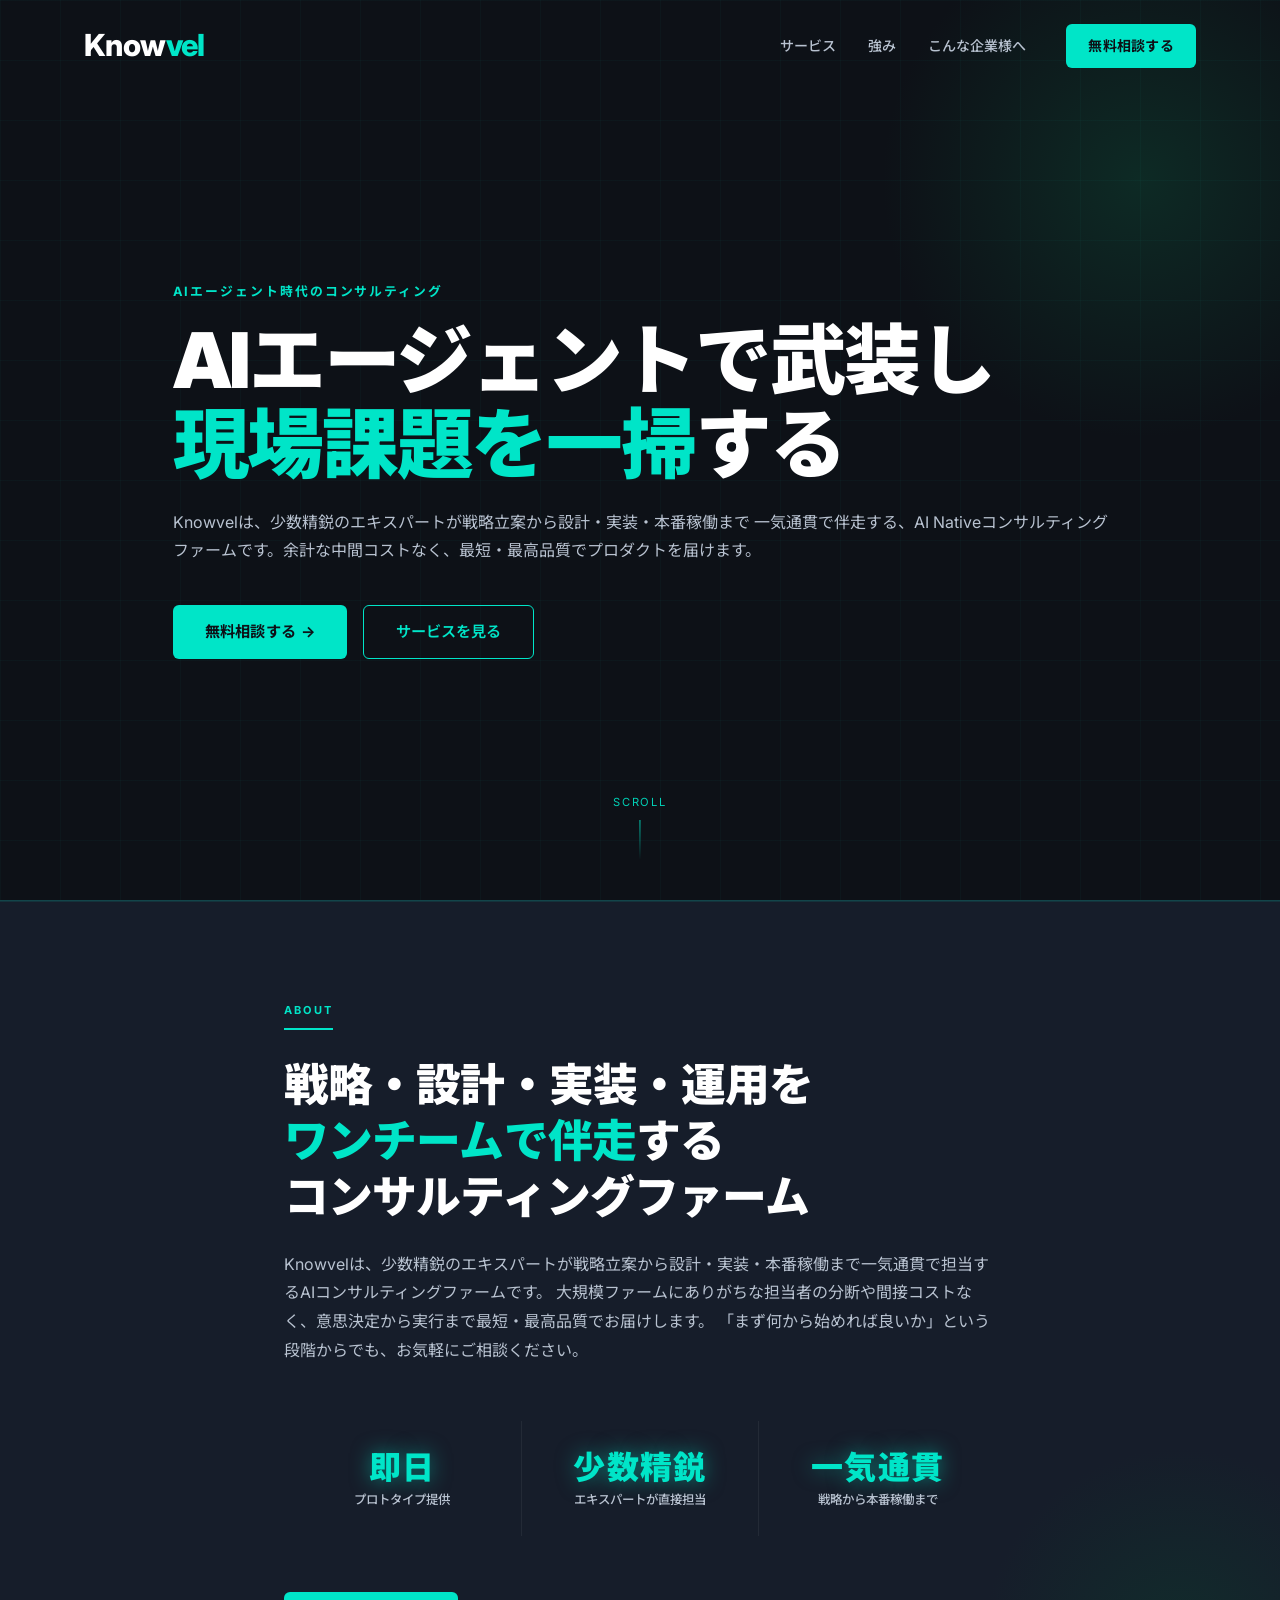
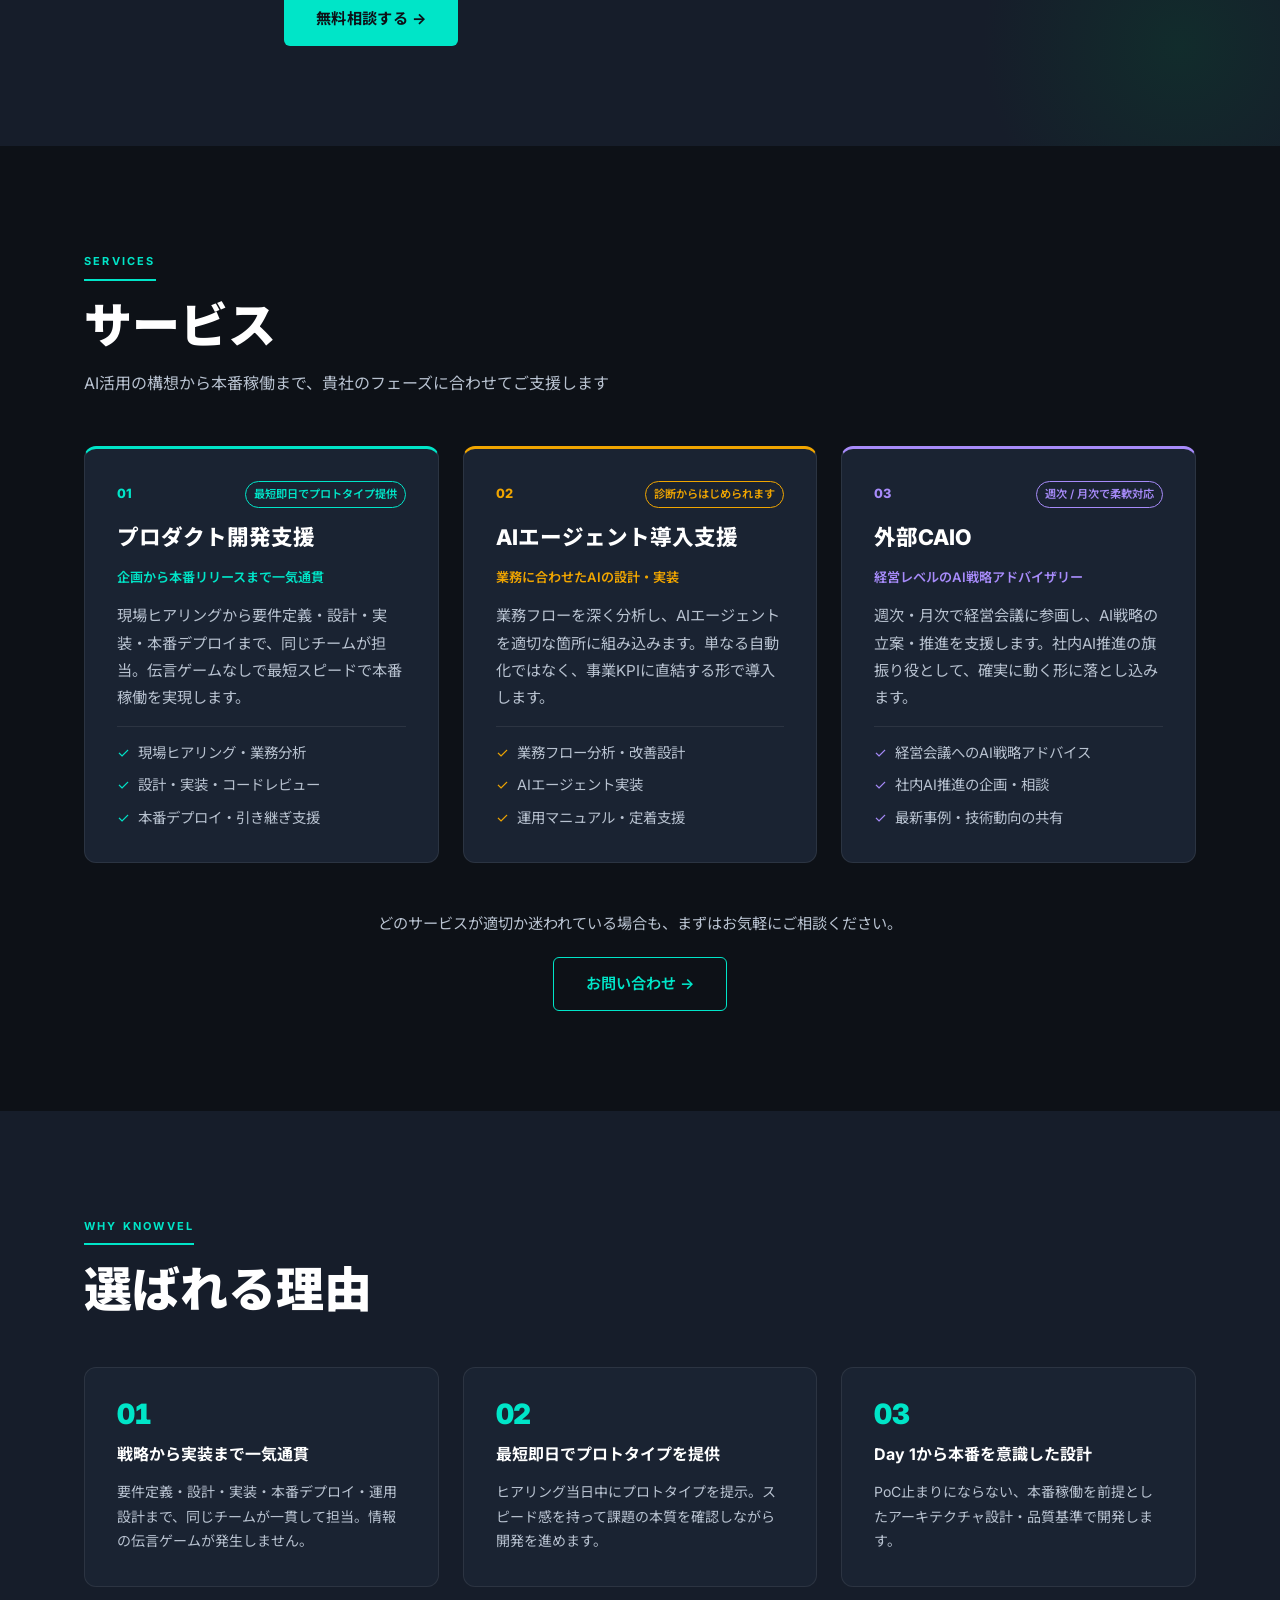
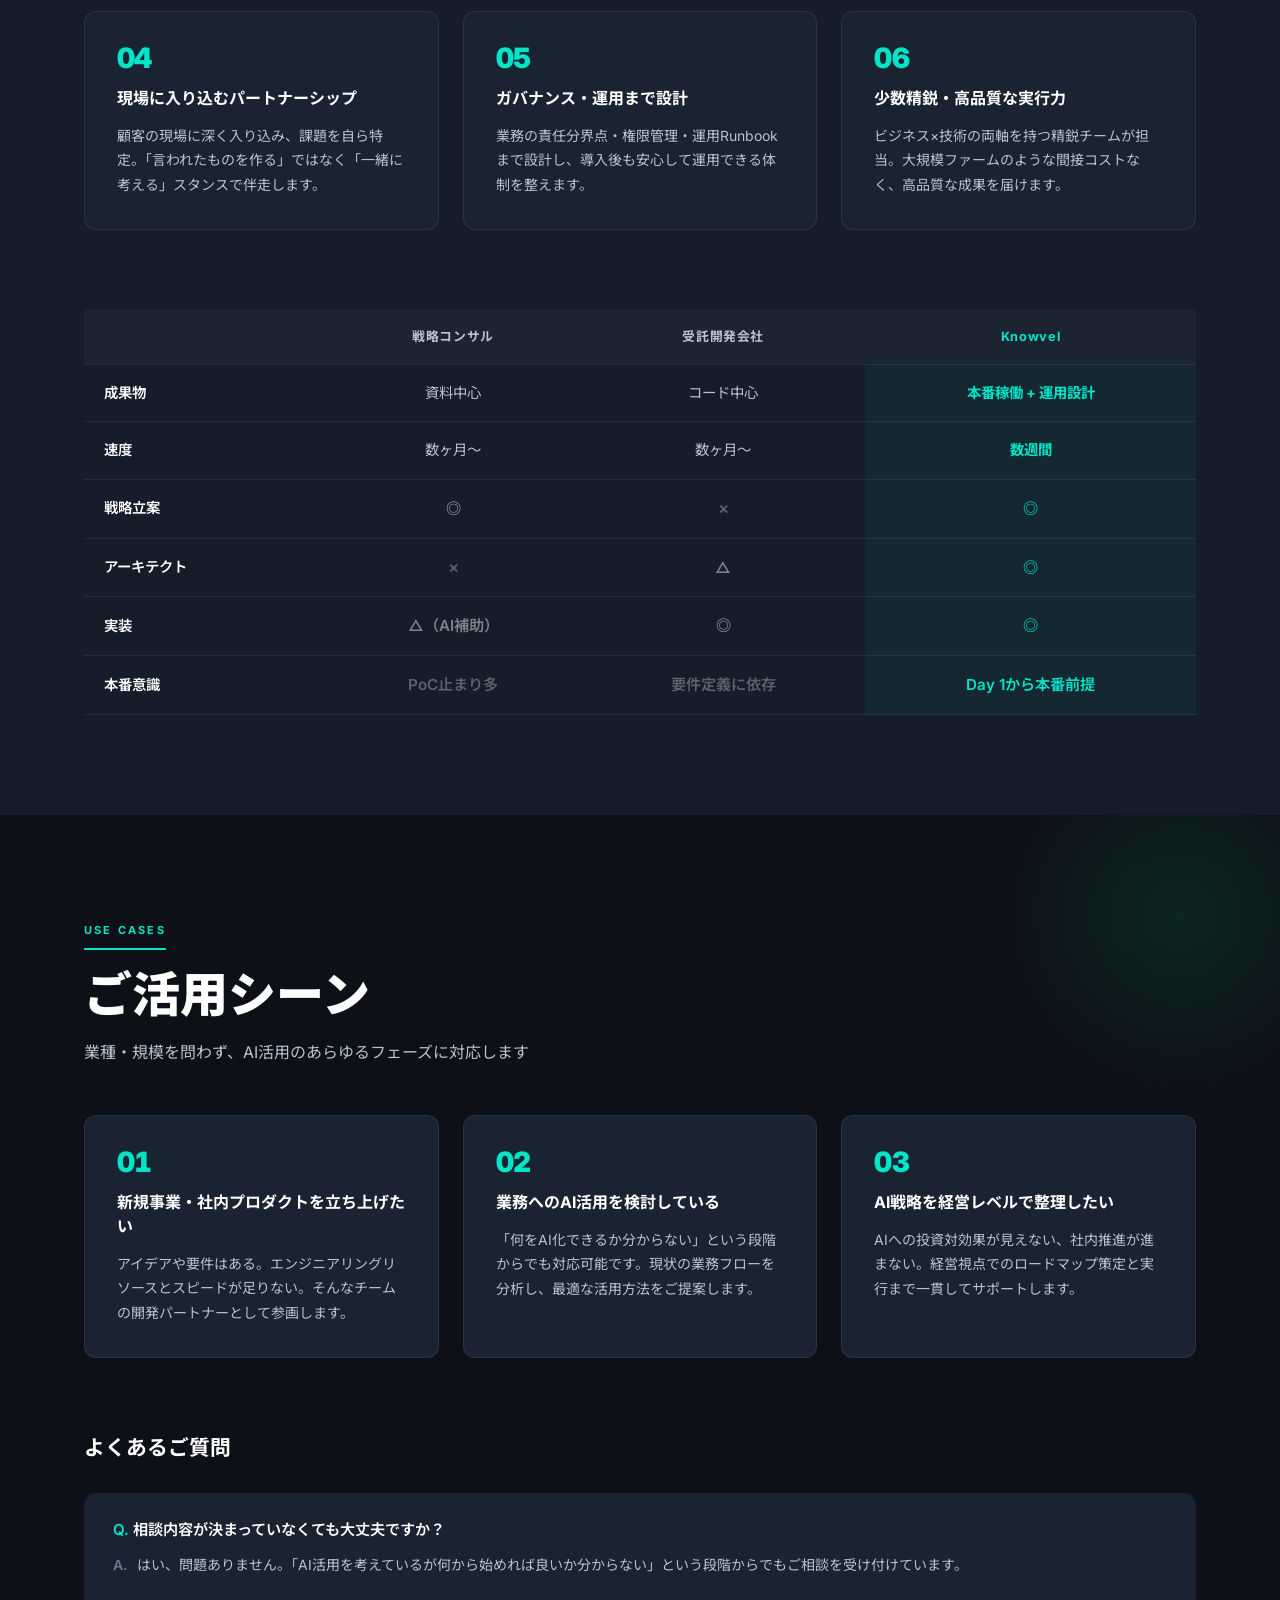
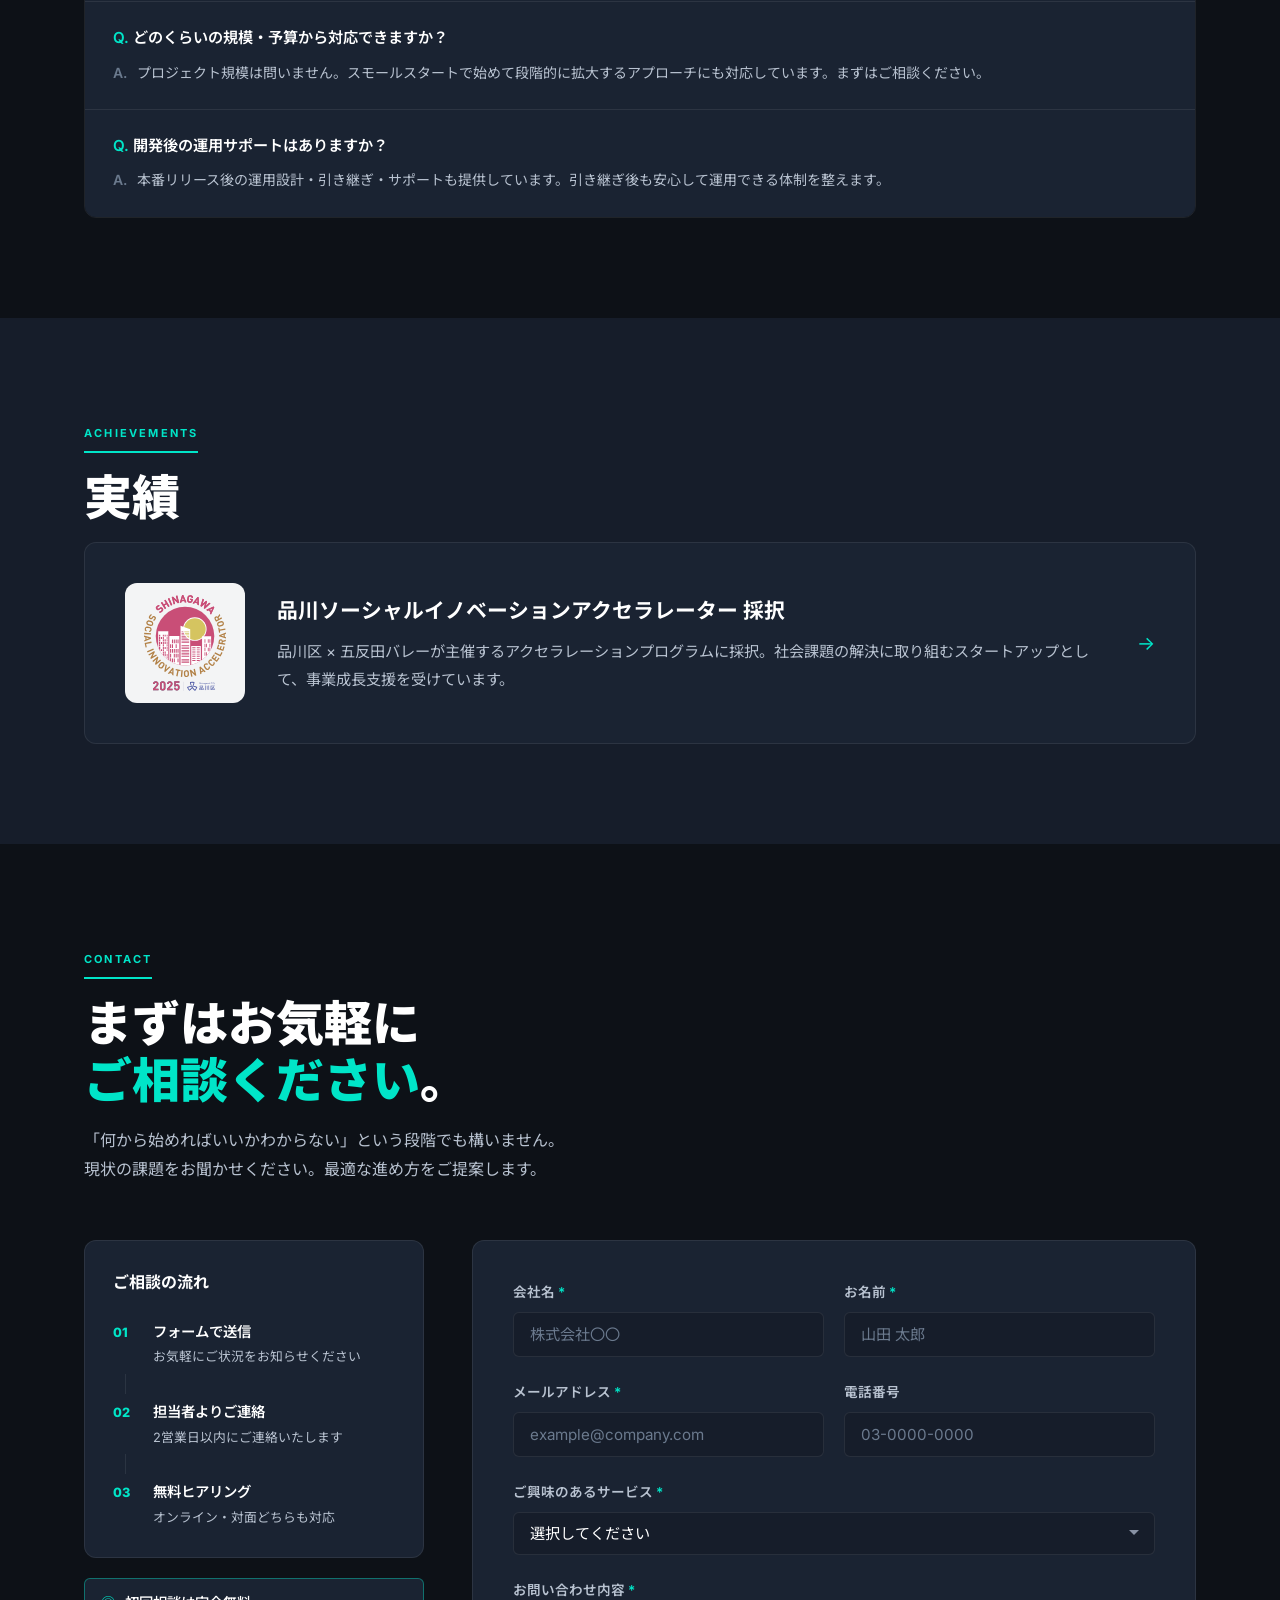
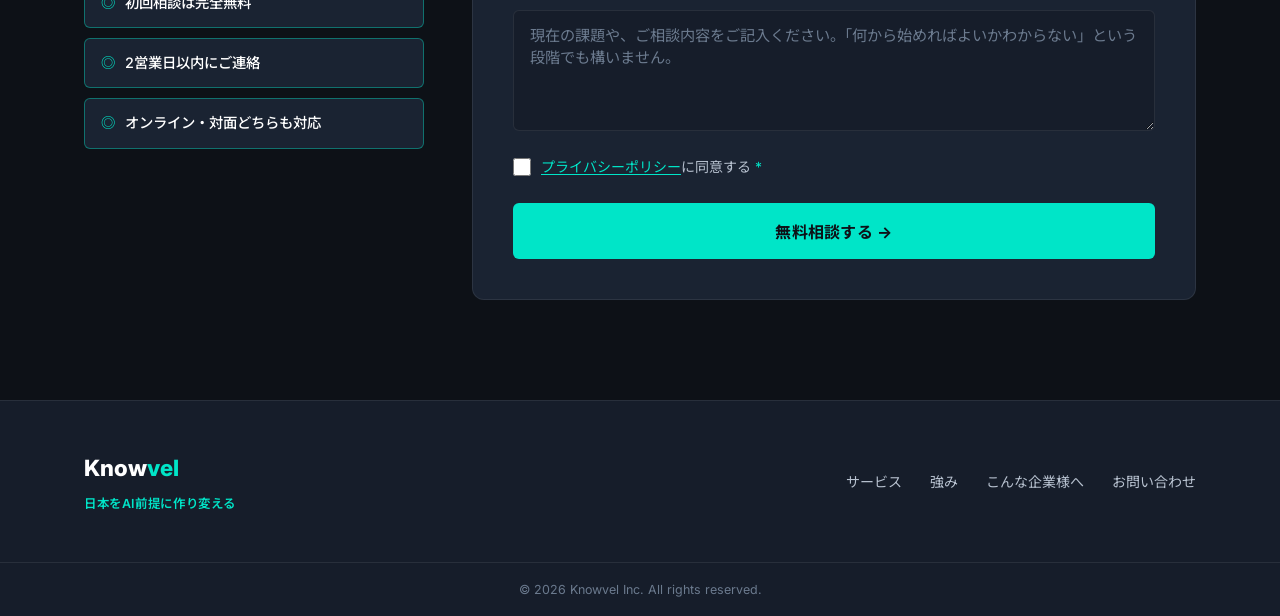
==== index.html @ 198f5d97 "v2026.03.16" ====
<!doctype html>
<html lang="ja">
  <head>
    <meta charset="UTF-8" />
    <link rel="icon" type="image/svg+xml" href="/favicon.svg" />
    <meta name="viewport" content="width=device-width, initial-scale=1.0" />
    <meta name="description" content="Knowvel - AIエージェント時代の次世代型コンサルティング。戦略・設計・実装・運用を一気通貫で担い、確実に「動くもの」を本番に届けるパートナー。" />
    <meta name="robots" content="noindex, nofollow" />
    <title>Knowvel | AIエージェント時代の次世代型コンサルティング</title>
    <link rel="preconnect" href="https://fonts.googleapis.com" />
    <link rel="preconnect" href="https://fonts.gstatic.com" crossorigin />
    <link href="https://fonts.googleapis.com/css2?family=Noto+Sans+JP:wght@300;400;500;700;900&family=Inter:wght@300;400;500;600;700;800&display=swap" rel="stylesheet" />
    <script type="module" crossorigin src="/assets/index-UiDRY-jC.js"></script>
    <link rel="stylesheet" crossorigin href="/assets/index-BIADUMux.css">
  </head>
  <body>
    <div id="root"></div>
  </body>
</html>
---- assets/index-BIADUMux.css ----
:root{--bg-primary: #0d1117;--bg-secondary: #161d2a;--bg-card: #1a2332;--bg-card-hover: #1e2a3d;--accent-cyan: #00e5c8;--accent-cyan-dim: rgba(0, 229, 200, .15);--accent-gold: #f0a500;--accent-green: #0d3b2e;--text-primary: #ffffff;--text-secondary: #b8c2d0;--text-muted: #6b7a8e;--border-color: rgba(255, 255, 255, .08);--border-accent: rgba(0, 229, 200, .4);--shadow-glow: 0 0 40px rgba(0, 229, 200, .1);--radius-sm: 6px;--radius-md: 12px;--radius-lg: 16px;--font-sans: "Inter", "Noto Sans JP", sans-serif}*,*:before,*:after{box-sizing:border-box;margin:0;padding:0}html{scroll-behavior:smooth;font-size:16px}body{font-family:var(--font-sans);background-color:var(--bg-primary);color:var(--text-primary);line-height:1.7;-webkit-font-smoothing:antialiased;-moz-osx-font-smoothing:grayscale;overflow-x:hidden}a{color:inherit;text-decoration:none}img{max-width:100%}::-webkit-scrollbar{width:6px}::-webkit-scrollbar-track{background:var(--bg-primary)}::-webkit-scrollbar-thumb{background:var(--accent-cyan);border-radius:3px}.section{padding:100px 0;position:relative;overflow:hidden}.container{max-width:1160px;margin:0 auto;padding:0 24px}.section-label{display:inline-block;font-size:11px;font-weight:700;letter-spacing:.2em;color:var(--accent-cyan);text-transform:uppercase;margin-bottom:16px;padding-bottom:8px;border-bottom:2px solid var(--accent-cyan)}.section-title{font-size:clamp(2rem,4vw,3rem);font-weight:900;line-height:1.2;color:var(--text-primary);margin-bottom:16px}.section-subtitle{font-size:1rem;color:var(--text-secondary);margin-bottom:48px}.btn-primary{display:inline-flex;align-items:center;gap:8px;background:var(--accent-cyan);color:var(--bg-primary);font-weight:700;font-size:.95rem;padding:14px 32px;border-radius:var(--radius-sm);border:none;cursor:pointer;transition:all .25s ease;font-family:var(--font-sans);letter-spacing:.02em}.btn-primary:hover{background:#00ccb4;transform:translateY(-2px);box-shadow:0 8px 24px #00e5c84d}.btn-outline{display:inline-flex;align-items:center;gap:8px;background:transparent;color:var(--accent-cyan);font-weight:600;font-size:.95rem;padding:13px 32px;border-radius:var(--radius-sm);border:1.5px solid var(--accent-cyan);cursor:pointer;transition:all .25s ease;font-family:var(--font-sans)}.btn-outline:hover{background:var(--accent-cyan-dim);transform:translateY(-2px)}.card{background:var(--bg-card);border:1px solid var(--border-color);border-radius:var(--radius-md);padding:32px;transition:all .3s ease}.card:hover{border-color:var(--border-accent);background:var(--bg-card-hover);transform:translateY(-4px);box-shadow:var(--shadow-glow)}.grid-2{display:grid;grid-template-columns:repeat(2,1fr);gap:24px}.grid-3{display:grid;grid-template-columns:repeat(3,1fr);gap:24px}.text-cyan{color:var(--accent-cyan)}.text-gold{color:var(--accent-gold)}.text-secondary{color:var(--text-secondary)}@keyframes fadeInUp{0%{opacity:0;transform:translateY(30px)}to{opacity:1;transform:translateY(0)}}@keyframes fadeIn{0%{opacity:0}to{opacity:1}}@keyframes pulse-glow{0%,to{box-shadow:0 0 #00e5c833}50%{box-shadow:0 0 0 12px #00e5c800}}.fade-in-up{animation:fadeInUp .6s ease forwards}.divider{border:none;border-top:1px solid var(--border-color);margin:0}@media(max-width:1024px){.grid-3{grid-template-columns:repeat(2,1fr)}}@media(max-width:768px){.section{padding:72px 0}.grid-2,.grid-3{grid-template-columns:1fr}}.navbar{position:fixed;top:0;left:0;right:0;z-index:100;padding:20px 0;transition:all .3s ease}.navbar--scrolled{background:#0d1117eb;-webkit-backdrop-filter:blur(12px);backdrop-filter:blur(12px);padding:14px 0;border-bottom:1px solid rgba(0,229,200,.1)}.navbar__inner{display:flex;align-items:center;justify-content:space-between}.navbar__logo{font-size:1.9rem;font-weight:800;color:var(--text-primary);letter-spacing:-.02em;font-family:Inter,sans-serif}.navbar__logo span{color:var(--accent-cyan)}.navbar__nav{display:flex;align-items:center;gap:32px}.navbar__link{font-size:.875rem;font-weight:500;color:var(--text-secondary);transition:color .2s ease}.navbar__link:hover{color:var(--text-primary)}.navbar__cta{font-size:.875rem!important;padding:10px 22px!important;margin-left:8px}.navbar__hamburger{display:none;flex-direction:column;gap:5px;background:none;border:none;cursor:pointer;padding:4px}.navbar__hamburger span{display:block;width:24px;height:2px;background:var(--text-primary);border-radius:2px;transition:all .3s ease}.navbar__hamburger--open span:nth-child(1){transform:translateY(7px) rotate(45deg)}.navbar__hamburger--open span:nth-child(2){opacity:0}.navbar__hamburger--open span:nth-child(3){transform:translateY(-7px) rotate(-45deg)}@media(max-width:900px){.navbar__hamburger{display:flex}.navbar__nav{display:none;position:fixed;top:64px;left:0;right:0;background:var(--bg-secondary);border-bottom:1px solid var(--border-color);flex-direction:column;align-items:flex-start;padding:24px;gap:20px}.navbar__nav--open{display:flex}.navbar__link{font-size:1rem}.navbar__cta{width:100%;text-align:center;margin-left:0}}.hero{min-height:100vh;display:flex;flex-direction:column;justify-content:center;position:relative;overflow:hidden;padding:120px 0 80px}.hero__deco-circle{position:absolute;top:-80px;right:-120px;width:520px;height:520px;border-radius:50%;background:radial-gradient(circle,rgba(13,59,46,.6) 0%,transparent 70%);pointer-events:none}.hero__deco-grid{position:absolute;inset:0;background-image:linear-gradient(rgba(0,229,200,.03) 1px,transparent 1px),linear-gradient(90deg,rgba(0,229,200,.03) 1px,transparent 1px);background-size:60px 60px;pointer-events:none}.hero__inner{display:flex;flex-direction:column;gap:60px;position:relative;z-index:1}.hero__eyebrow{font-size:.8rem;font-weight:700;letter-spacing:.15em;color:var(--accent-cyan);text-transform:uppercase;margin-bottom:16px}.hero__title{font-size:clamp(2.8rem,6vw,5rem);font-weight:900;line-height:1.1;letter-spacing:-.03em;margin-bottom:20px}.hero__tagline{font-size:clamp(1rem,2vw,1.25rem);font-weight:600;color:var(--accent-gold);font-style:italic;margin-bottom:24px}.hero__desc{font-size:1rem;color:var(--text-secondary);line-height:1.8;margin-bottom:40px}.hero__actions{display:flex;gap:16px;flex-wrap:wrap}.hero__stats{display:flex;align-items:center;gap:0;background:var(--bg-card);border:1px solid var(--border-color);border-radius:var(--radius-md);padding:28px 0;max-width:600px}.hero__stat{flex:1;display:flex;flex-direction:column;align-items:center;gap:6px;padding:0 32px}.hero__stat-value{font-size:2rem;font-weight:900;font-family:Inter,sans-serif}.hero__stat-label{font-size:.8rem;color:var(--text-secondary);text-align:center}.hero__stat-divider{width:1px;height:48px;background:var(--border-color);flex-shrink:0}.hero__scroll-indicator{position:absolute;bottom:40px;left:50%;transform:translate(-50%);display:flex;flex-direction:column;align-items:center;gap:8px;opacity:.9}.hero__scroll-indicator span{font-size:.7rem;letter-spacing:.15em;text-transform:uppercase;color:var(--accent-cyan)}.hero__scroll-line{width:1px;height:40px;background:linear-gradient(to bottom,var(--accent-cyan),transparent);animation:scrollPulse 2s ease-in-out infinite}@keyframes scrollPulse{0%,to{opacity:1;transform:scaleY(1)}50%{opacity:.3;transform:scaleY(.5)}}@media(max-width:768px){.hero__stats{flex-direction:column;gap:0;padding:16px 0}.hero__stat{padding:16px 0;width:100%}.hero__stat-divider{width:60%;height:1px}.hero__actions{flex-direction:column}.hero__scroll-indicator{display:none}}.about{background:var(--bg-secondary);position:relative;overflow:hidden;border-top:1px solid rgba(0,229,200,.2);box-shadow:inset 0 1px #00e5c81a}.about__deco-circle{position:absolute;bottom:-100px;right:-100px;width:400px;height:400px;border-radius:50%;background:radial-gradient(circle,rgba(13,59,46,.5) 0%,transparent 70%);pointer-events:none}.about__inner{display:flex;flex-direction:column;align-items:flex-start;max-width:760px;gap:0}.about__title{font-size:clamp(1.8rem,3.5vw,2.8rem);font-weight:900;line-height:1.25;letter-spacing:-.02em;margin-top:12px;margin-bottom:24px}.about__desc{color:var(--text-secondary);line-height:1.8;margin-bottom:48px;font-size:1rem}.about__stats{display:flex;width:100%;margin-bottom:48px;padding:8px 0}.about__stat-card{flex:1;display:flex;flex-direction:column;align-items:center;text-align:center;gap:10px;padding:28px 24px;border-right:1px solid rgba(255,255,255,.06)}.about__stat-card:last-child{border-right:none}.about__stat-ghost{display:none}.about__stat-value{font-size:2rem;font-weight:900;font-family:Noto Sans JP,sans-serif;line-height:1;letter-spacing:.04em;text-shadow:0 0 20px rgba(0,229,200,.5)}.about__stat-label{font-size:.78rem;color:var(--text-secondary);font-weight:500;line-height:1.4}@media(max-width:640px){.about__stats{flex-direction:column}.about__stat-card{border-right:none;border-bottom:1px solid rgba(0,229,200,.12);padding:24px}.about__stat-card:last-child{border-bottom:none}}.services{background:var(--bg-primary)}.services__grid{display:grid;grid-template-columns:repeat(3,1fr);gap:24px;margin-top:48px}.services__card{border-top:3px solid transparent;display:flex;flex-direction:column;gap:14px}.services__card-header{display:flex;align-items:center;justify-content:space-between;gap:8px}.services__card-num{font-size:.8rem;font-weight:800;font-family:Inter,sans-serif}.services__card-badge{font-size:.7rem;font-weight:600;padding:3px 8px;border:1px solid;border-radius:20px;white-space:nowrap}.services__card-title{font-size:1.35rem;font-weight:800;color:var(--text-primary);line-height:1.4}.services__card-subtitle{font-size:.82rem;font-weight:600}.services__card-desc{font-size:.95rem;color:var(--text-secondary);line-height:1.8;flex:1}.services__card-divider{height:1px;background:var(--border-color)}.services__card-list{list-style:none;display:flex;flex-direction:column;gap:8px}.services__card-item{display:flex;gap:8px;font-size:.9rem;color:var(--text-secondary)}.services__cta{margin-top:48px;text-align:center;display:flex;flex-direction:column;align-items:center;gap:20px}.services__cta p{font-size:.95rem;color:var(--text-secondary)}@media(max-width:900px){.services__grid{grid-template-columns:1fr}}.features{background:var(--bg-secondary)}.features__grid{display:grid;grid-template-columns:repeat(3,1fr);gap:24px;margin-top:48px}.features__card{display:flex;flex-direction:column;gap:14px}.features__num{font-size:1.75rem;font-weight:900;line-height:1;font-variant-numeric:tabular-nums;letter-spacing:-.02em}.features__title{font-size:1rem;font-weight:700;color:var(--text-primary);line-height:1.5}.features__desc{font-size:.875rem;color:var(--text-secondary);line-height:1.75}.features__compare{margin-top:80px}.features__table-wrap{overflow-x:auto}.features__table{width:100%;border-collapse:collapse;font-size:.9rem}.features__table th,.features__table td{padding:16px 20px;text-align:center;border-bottom:1px solid rgba(255,255,255,.07);color:var(--text-secondary)}.features__table th{font-weight:700;color:var(--text-secondary);font-size:.8rem;letter-spacing:.05em;background:#ffffff08}.features__table td:first-child,.features__table th:first-child{text-align:left;font-weight:600;color:var(--text-primary)}.features__table-us{background:#00e5c80d;font-weight:700!important}.features__table th.features__table-us,.features__table td.features__table-us{color:var(--accent-cyan)!important}.features__table tbody tr:hover td{background:#ffffff05}.features__mark{font-weight:600;font-size:.95rem}.features__mark--good{color:var(--accent-cyan)}.features__mark--neutral{color:#fff9}.features__mark--mid{color:#ffffff73}.features__mark--bad{color:#ffffff4d}@media(max-width:900px){.features__grid{grid-template-columns:repeat(2,1fr)}}@media(max-width:600px){.features__grid{grid-template-columns:1fr}}.achievements{background:var(--bg-secondary)}.achievements__list{display:flex;flex-direction:column;gap:16px}.achievements__card{display:flex;align-items:center;gap:32px;text-decoration:none;cursor:pointer;padding:40px}.achievements__logo{width:120px;height:120px;object-fit:contain;flex-shrink:0;border-radius:var(--radius-md);background:#fffffff2;padding:12px}.achievements__body{flex:1}.achievements__title{font-size:1.3rem;font-weight:700;color:var(--text-primary);margin-bottom:10px}.achievements__desc{font-size:.95rem;color:var(--text-secondary);line-height:1.8}.achievements__arrow{font-size:1.2rem;color:var(--accent-cyan);flex-shrink:0;transition:transform .2s ease}.achievements__card:hover .achievements__arrow{transform:translate(4px)}@media(max-width:640px){.achievements__card{flex-direction:column;align-items:flex-start;gap:12px}.achievements__arrow{display:none}}.clients{background:var(--bg-primary);position:relative;overflow:hidden}.clients__deco-circle{position:absolute;top:-80px;right:-80px;width:360px;height:360px;border-radius:50%;background:radial-gradient(circle,rgba(13,59,46,.5) 0%,transparent 70%);pointer-events:none}.clients__grid{display:grid;grid-template-columns:repeat(3,1fr);gap:24px;margin-top:48px}.clients__card{display:flex;flex-direction:column;gap:14px}.clients__card-num{font-size:1.75rem;font-weight:900;line-height:1;letter-spacing:-.02em;font-variant-numeric:tabular-nums}.clients__card-title{font-size:1rem;font-weight:700;color:var(--text-primary);line-height:1.5}.clients__card-desc{font-size:.875rem;color:var(--text-secondary);line-height:1.75}.clients__faq{margin-top:72px}.clients__faq-title{font-size:1.3rem;font-weight:700;margin-bottom:28px}.clients__faq-list{display:flex;flex-direction:column;gap:0;border:1px solid var(--border-color);border-radius:var(--radius-md);overflow:hidden}.clients__faq-item{padding:24px 28px;border-bottom:1px solid var(--border-color);background:var(--bg-card);transition:background .2s}.clients__faq-item:last-child{border-bottom:none}.clients__faq-item:hover{background:var(--bg-card-hover)}.clients__faq-q{font-size:.95rem;font-weight:600;color:var(--text-primary);margin-bottom:10px;line-height:1.6}.clients__faq-a{font-size:.875rem;color:var(--text-secondary);line-height:1.75}.clients__faq-a-label{color:var(--text-muted);font-weight:600;margin-right:6px}.clients__cta{margin-top:72px;text-align:center;background:var(--bg-card);border:1px solid var(--border-accent);border-radius:var(--radius-lg);padding:56px 40px;display:flex;flex-direction:column;align-items:center;gap:16px}.clients__cta-title{font-size:1.5rem;font-weight:800}.clients__cta-desc{font-size:.95rem;color:var(--text-secondary);max-width:500px;line-height:1.8}@media(max-width:768px){.clients__grid{grid-template-columns:1fr}.clients__cta{padding:40px 24px}}.contact{background:var(--bg-primary)}.contact__header{margin-bottom:56px}.contact__subtitle{color:var(--text-secondary);line-height:1.8;margin-top:16px}.contact__layout{display:grid;grid-template-columns:340px 1fr;gap:48px;align-items:start}.contact__promise{background:var(--bg-card);border:1px solid var(--border-color);border-radius:var(--radius-md);padding:28px;margin-bottom:20px}.contact__promise-title{font-size:1rem;font-weight:700;color:var(--text-primary);margin-bottom:24px}.contact__promise-steps{display:flex;flex-direction:column}.contact__step{display:flex;align-items:flex-start;gap:16px}.contact__step-num{font-size:.8rem;font-weight:800;font-family:Inter,sans-serif;min-width:24px;padding-top:2px}.contact__step-title{font-size:.9rem;font-weight:600;color:var(--text-primary);margin-bottom:2px}.contact__step-desc{font-size:.8rem;color:var(--text-secondary)}.contact__step-line{width:1px;height:20px;background:var(--border-color);margin:6px 0 6px 12px}.contact__badges{display:flex;flex-direction:column;gap:10px}.contact__badge{display:flex;align-items:center;gap:10px;font-size:.9rem;color:var(--text-primary);padding:12px 16px;background:var(--bg-card);border:1px solid var(--border-accent);border-radius:var(--radius-sm);font-weight:500}.contact__form{background:var(--bg-card);border:1px solid var(--border-color);border-radius:var(--radius-md);padding:40px;display:flex;flex-direction:column;gap:24px}.contact__form-row{display:grid;gap:20px}.contact__form-row--2{grid-template-columns:1fr 1fr}.contact__field{display:flex;flex-direction:column;gap:8px}.contact__label{font-size:.85rem;font-weight:600;color:var(--text-secondary)}.contact__required{color:var(--accent-cyan)}.contact__input{background:var(--bg-secondary);border:1px solid var(--border-color);border-radius:var(--radius-sm);color:var(--text-primary);font-family:var(--font-sans);font-size:.95rem;padding:12px 16px;transition:border-color .2s ease;outline:none;width:100%}.contact__input:focus{border-color:var(--accent-cyan);box-shadow:0 0 0 3px #00e5c81a}.contact__input--error{border-color:#ef4444}.contact__input::placeholder{color:var(--text-muted)}.contact__select{cursor:pointer;appearance:none;background-image:url("data:image/svg+xml,%3Csvg xmlns='http://www.w3.org/2000/svg' width='12' height='12' viewBox='0 0 12 12'%3E%3Cpath fill='%238892a4' d='M6 8L1 3h10z'/%3E%3C/svg%3E");background-repeat:no-repeat;background-position:right 14px center;padding-right:36px}.contact__select option{background:var(--bg-card)}.contact__textarea{resize:vertical;min-height:120px}.contact__error{font-size:.78rem;color:#ef4444;margin-top:2px}.contact__privacy{display:flex;flex-direction:column;gap:6px}.contact__privacy-label{display:flex;align-items:center;gap:10px;cursor:pointer;font-size:.875rem;color:var(--text-secondary)}.contact__checkbox{width:18px;height:18px;accent-color:var(--accent-cyan);cursor:pointer;flex-shrink:0}.contact__privacy-link{text-decoration:underline;text-underline-offset:2px}.contact__submit{width:100%;justify-content:center;padding:16px;font-size:1rem}.contact__submit:disabled{opacity:.6;cursor:not-allowed;transform:none}.contact__thanks{text-align:center;max-width:560px;margin:0 auto;padding:80px 0}.contact__thanks-icon{width:72px;height:72px;border-radius:50%;background:var(--accent-cyan);color:var(--bg-primary);font-size:2rem;font-weight:700;display:flex;align-items:center;justify-content:center;margin:0 auto 24px}.contact__thanks-title{font-size:1.8rem;font-weight:800;margin-bottom:16px}.contact__thanks-desc{color:var(--text-secondary);line-height:1.8}@media(max-width:960px){.contact__layout{grid-template-columns:1fr}}@media(max-width:640px){.contact__form{padding:24px}.contact__form-row--2{grid-template-columns:1fr}}.footer{background:var(--bg-secondary);border-top:1px solid var(--border-color)}.footer__inner{display:flex;align-items:center;justify-content:space-between;gap:40px;padding-top:48px;padding-bottom:48px;flex-wrap:wrap}.footer__logo{font-size:1.4rem;font-weight:800;font-family:Inter,sans-serif;color:var(--text-primary);margin-bottom:6px}.footer__logo span{color:var(--accent-cyan)}.footer__tagline{font-size:.78rem;color:var(--accent-cyan);font-weight:600;letter-spacing:.05em}.footer__nav{display:flex;gap:28px;flex-wrap:wrap}.footer__nav a{font-size:.875rem;color:var(--text-secondary);transition:color .2s ease}.footer__nav a:hover{color:var(--text-primary)}.footer__contact{display:flex;flex-direction:column;gap:8px;align-items:flex-end}.footer__contact-btn{font-size:.875rem!important;padding:10px 20px!important}.footer__bottom{border-top:1px solid var(--border-color);padding:16px 0}.footer__copy{font-size:.78rem;color:var(--text-muted);text-align:center}@media(max-width:900px){.footer__inner{flex-direction:column;align-items:flex-start;gap:32px}.footer__contact{align-items:flex-start}}
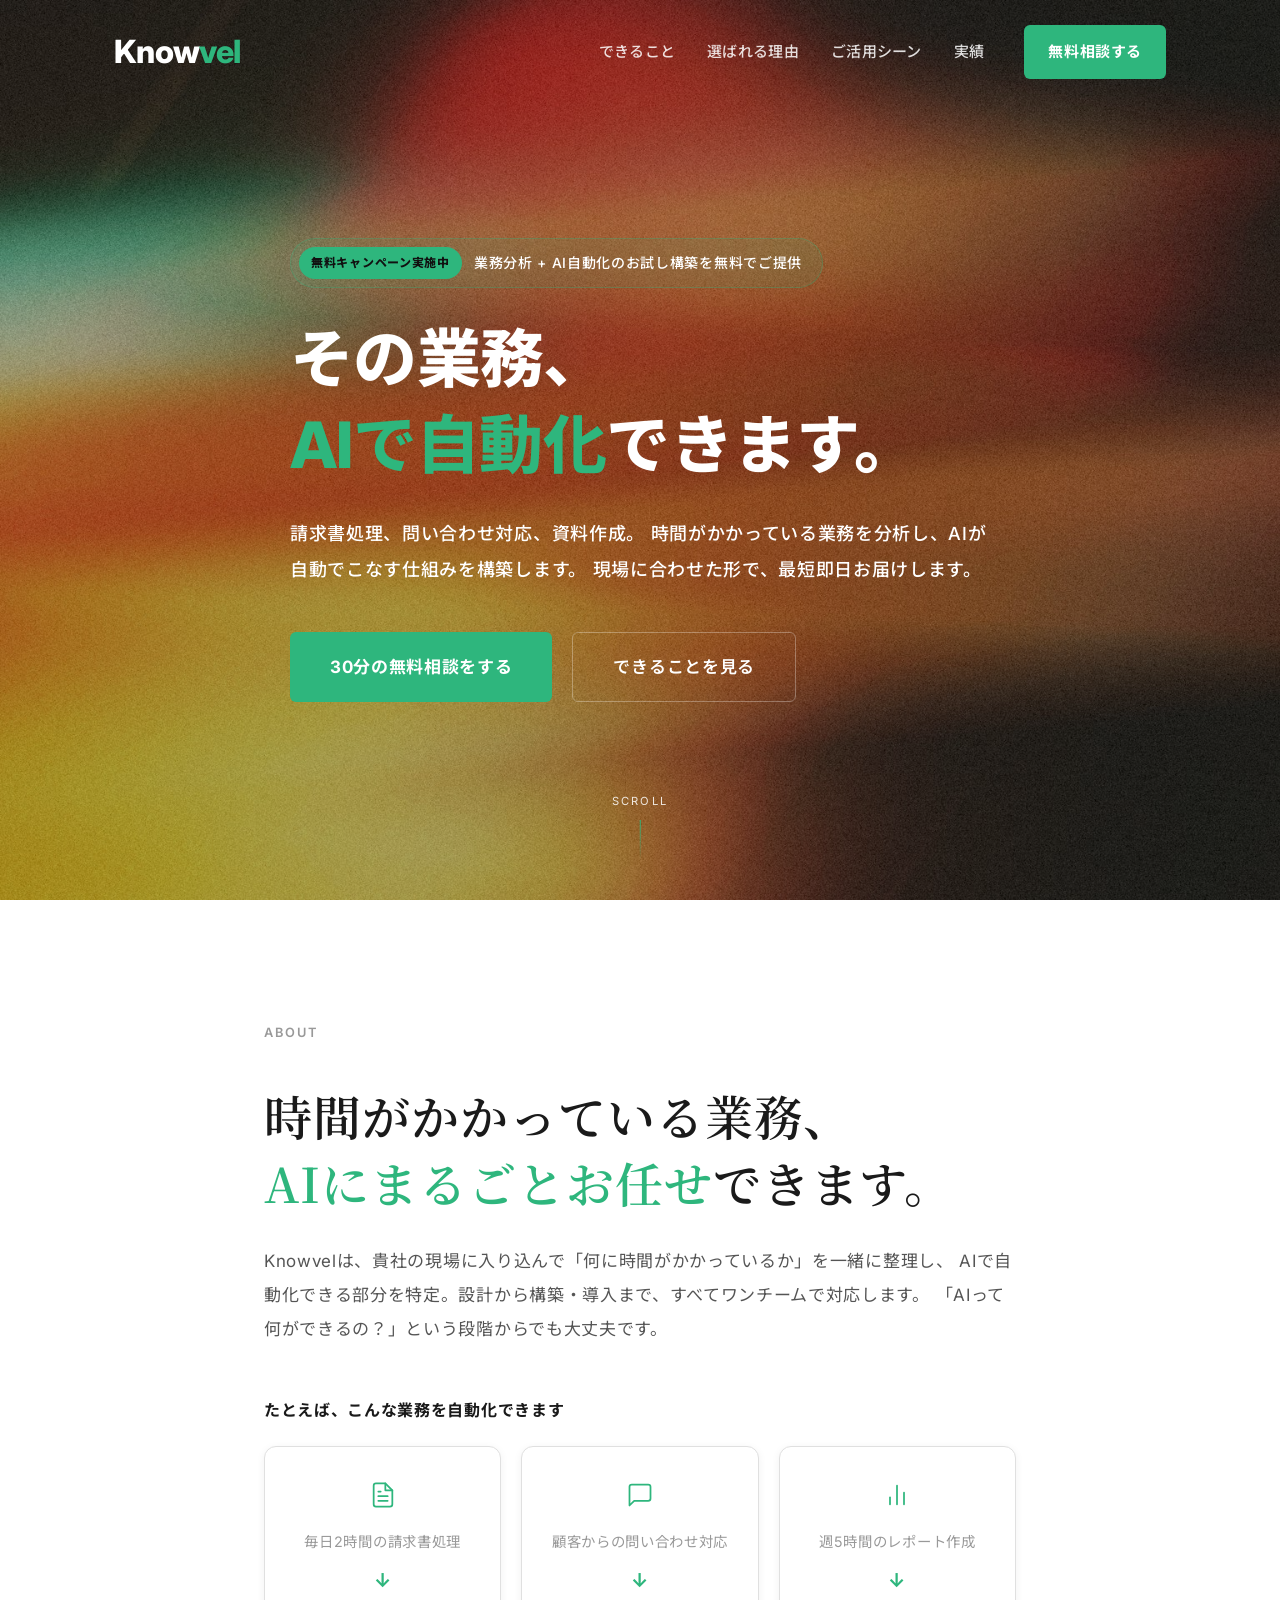
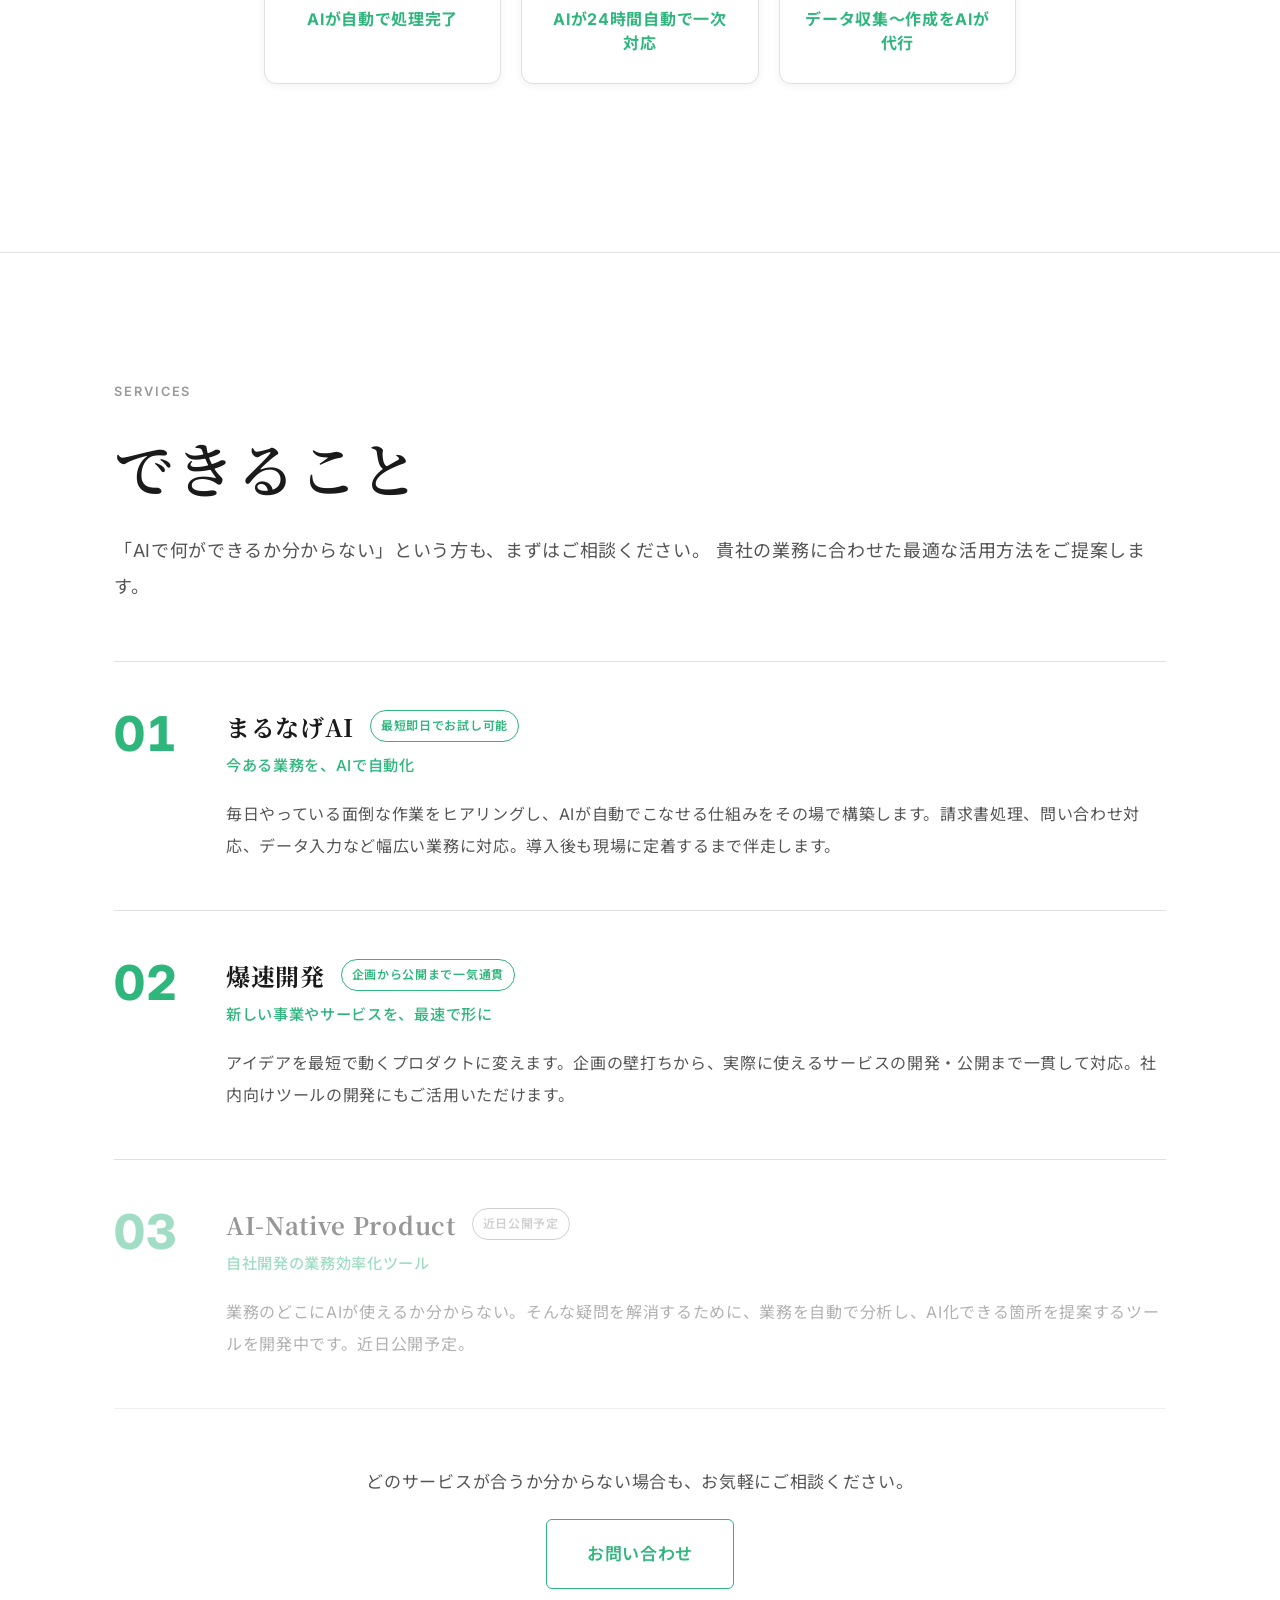
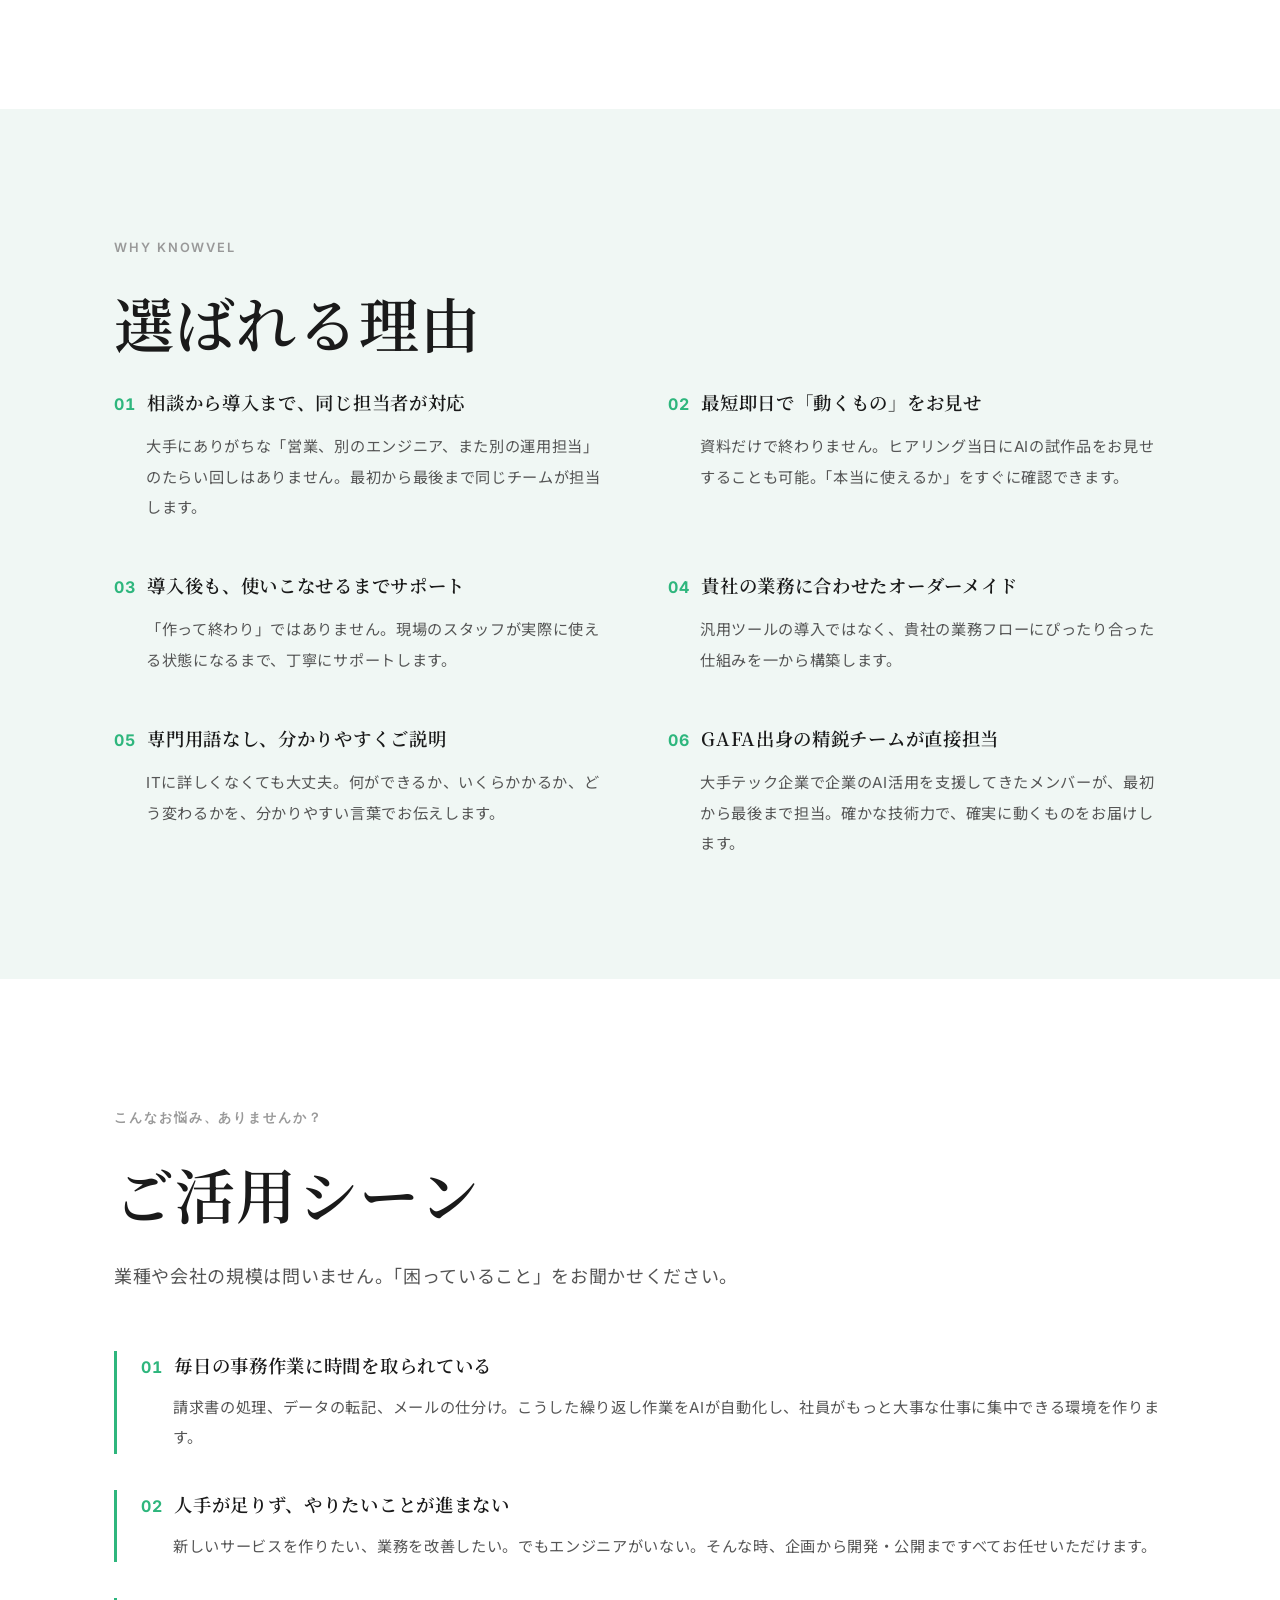
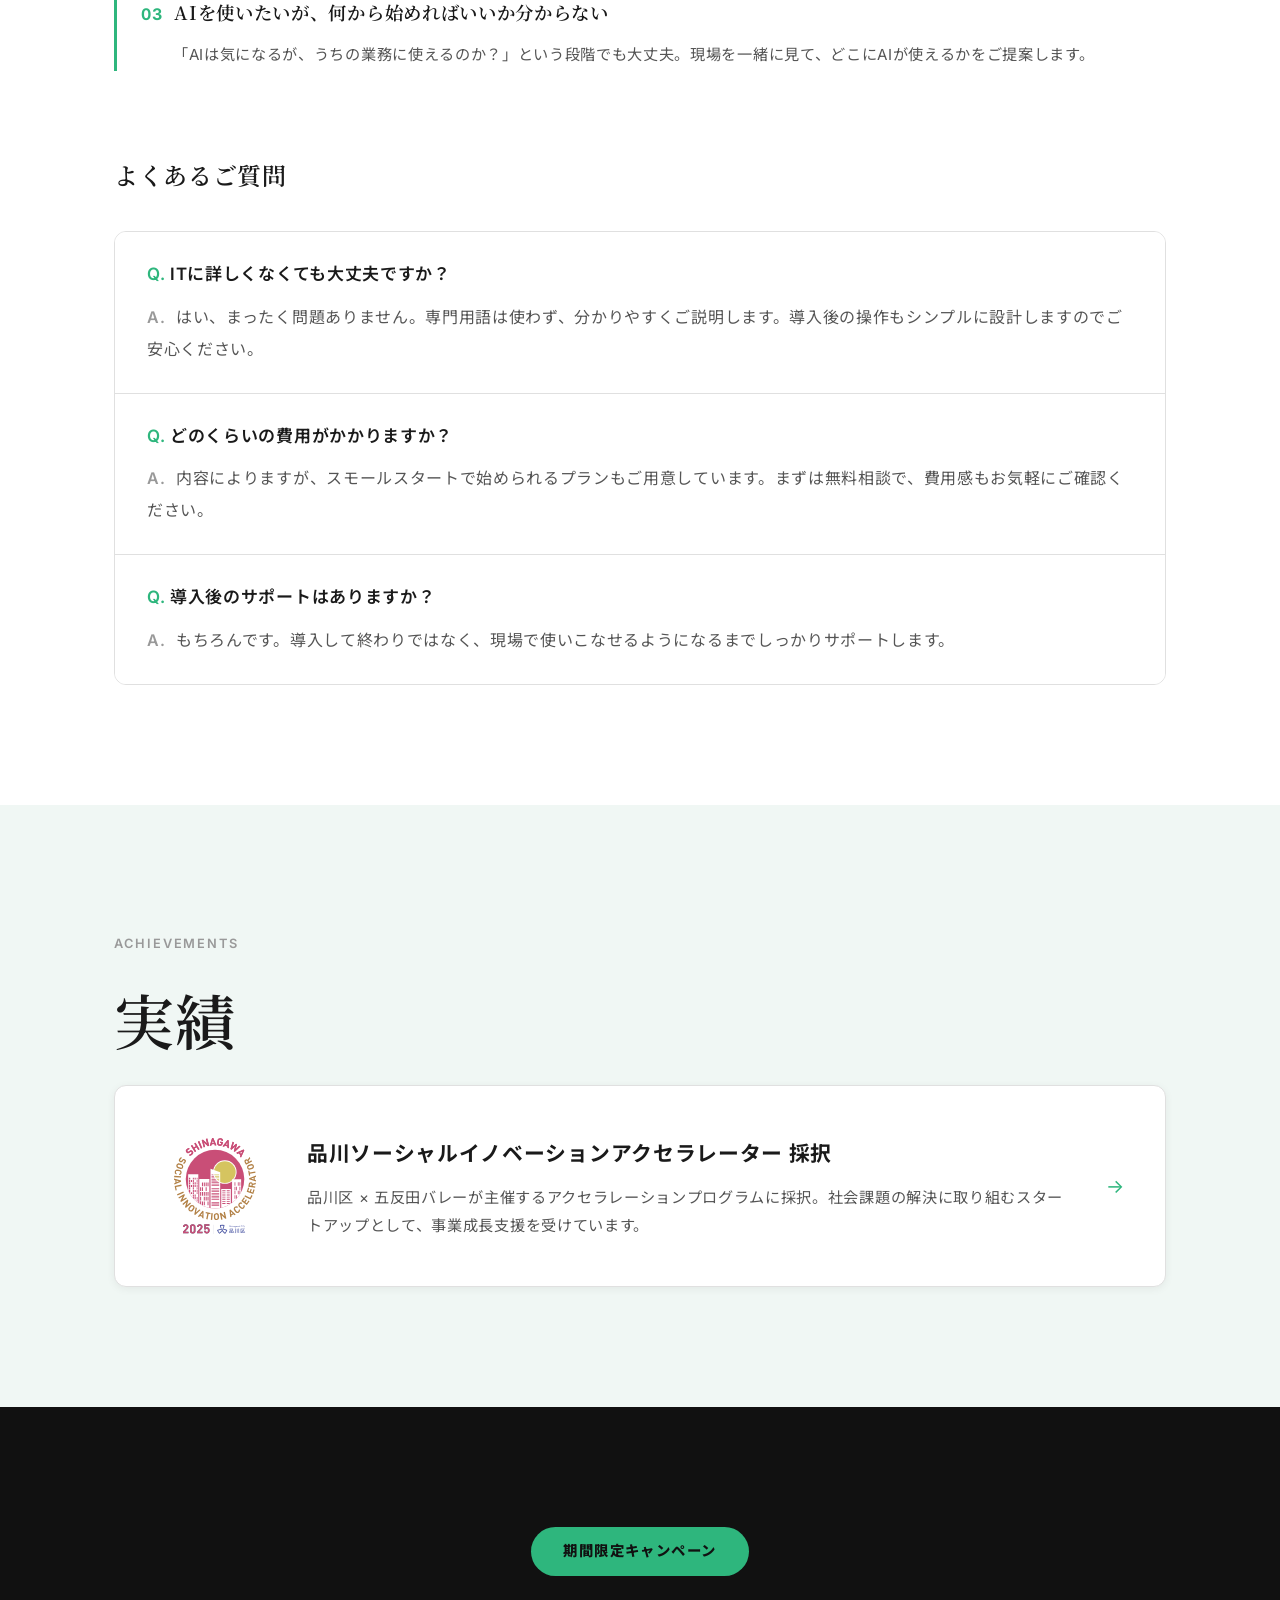
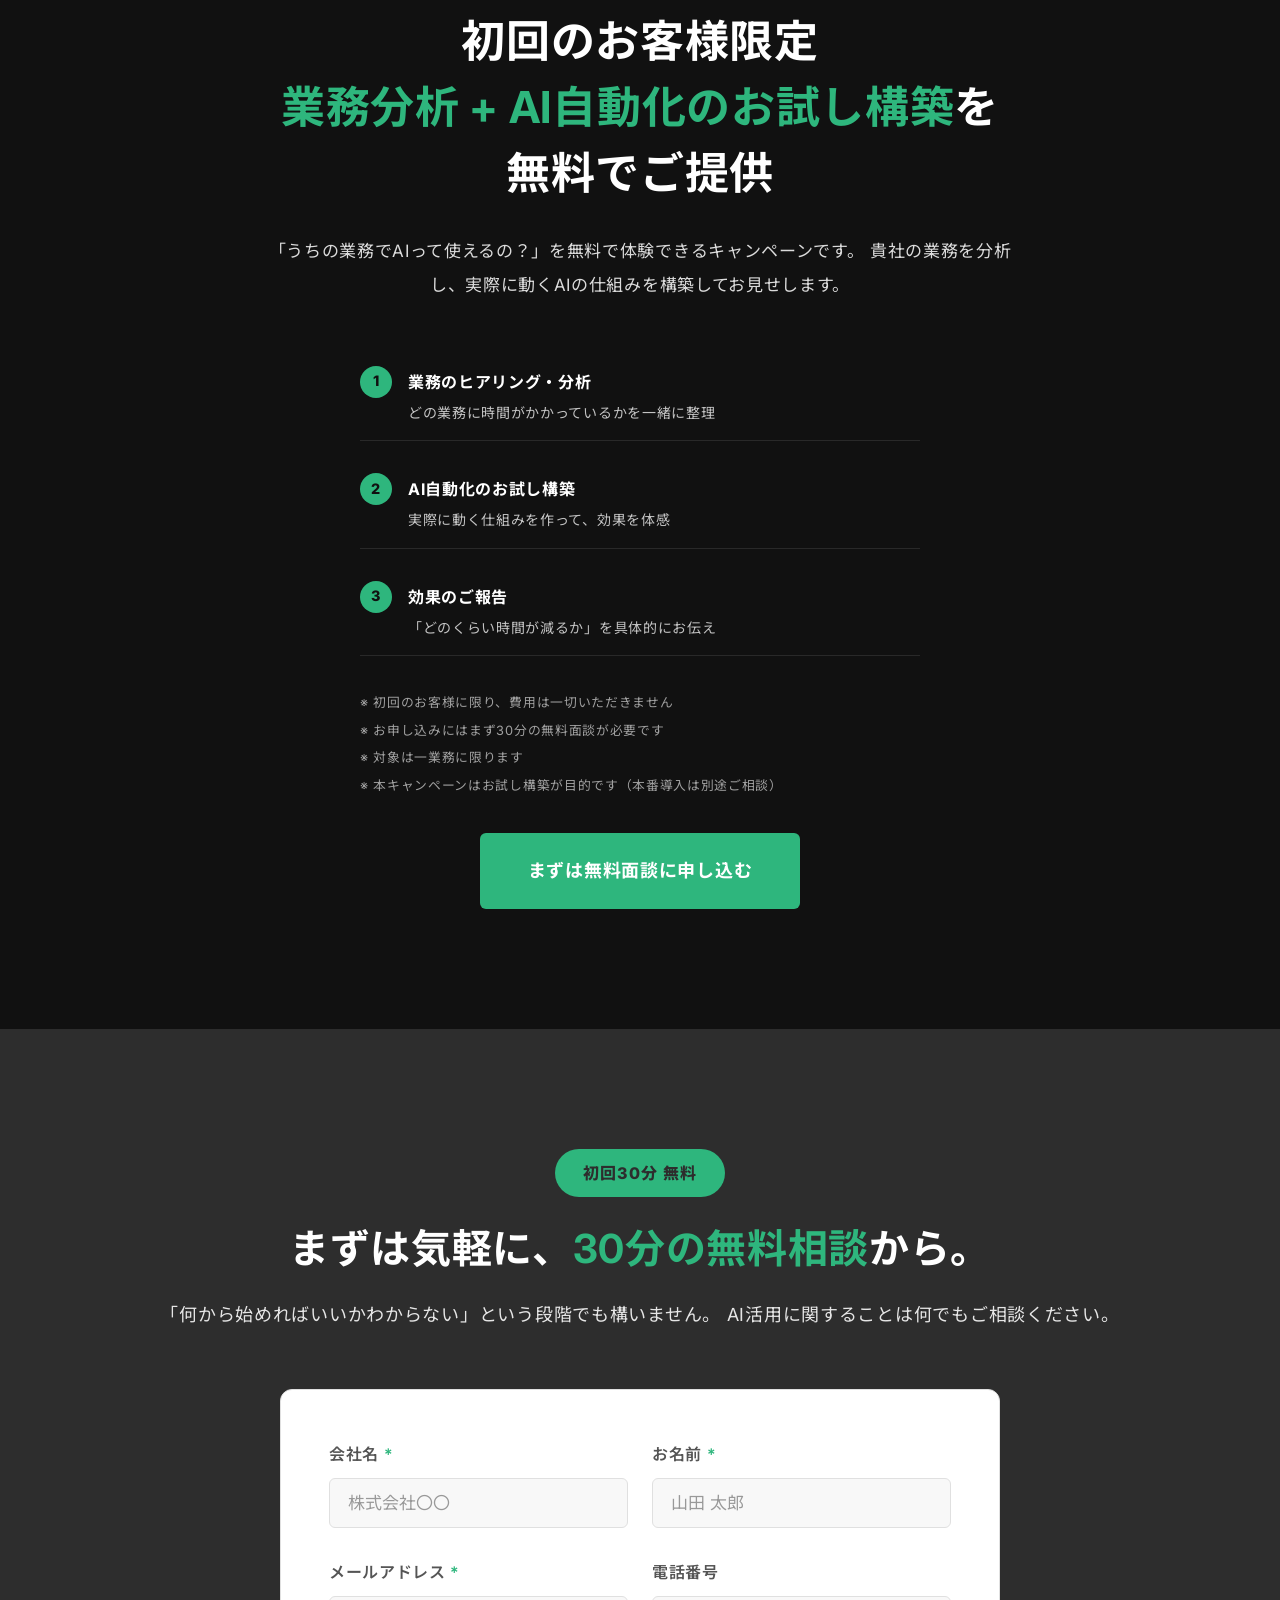
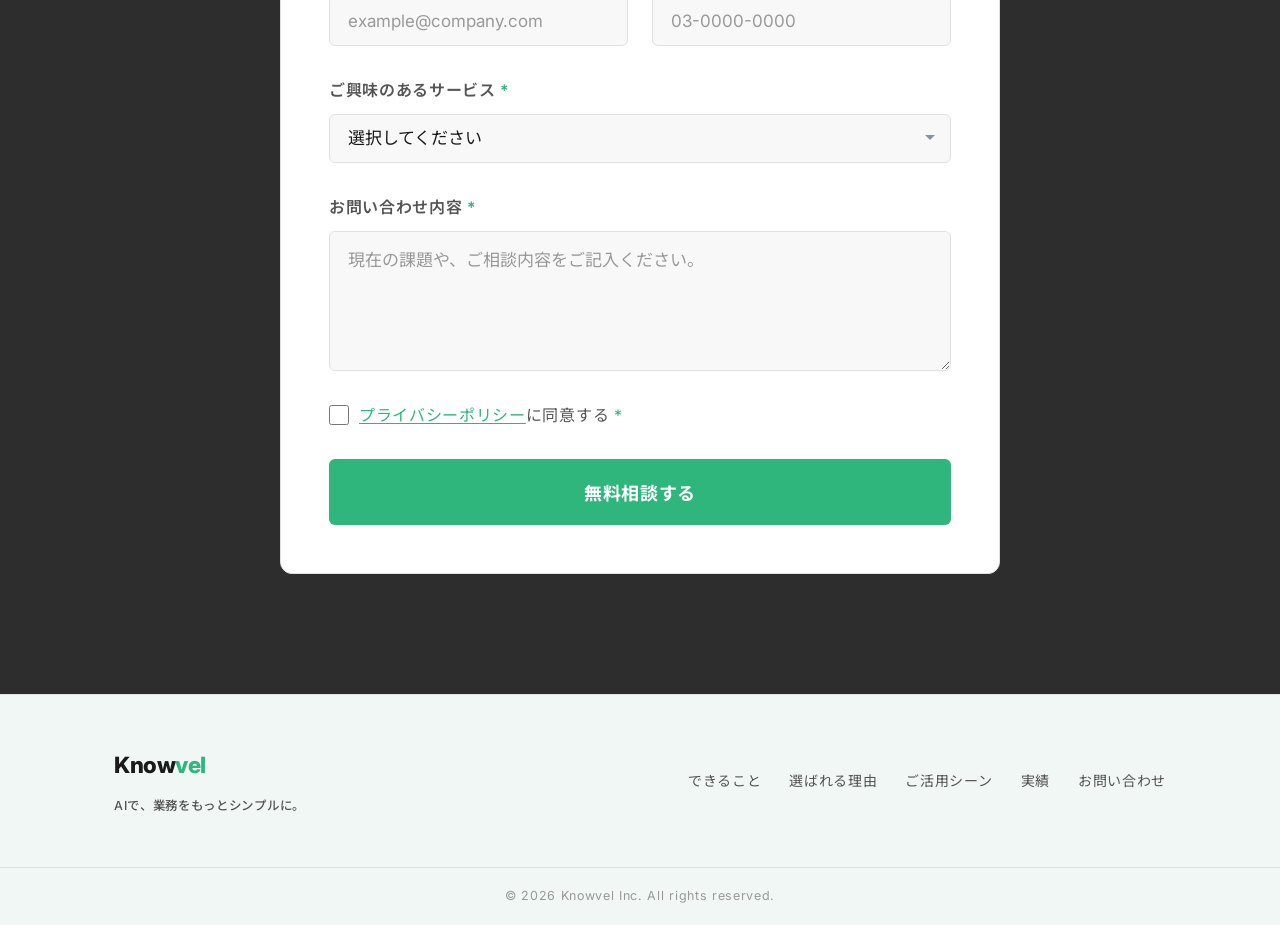
==== commit c1cbffa0: "v2026.04.13" ====
--- a/index.html
+++ b/index.html
@@ -4,14 +4,15 @@
     <meta charset="UTF-8" />
     <link rel="icon" type="image/svg+xml" href="/favicon.svg" />
     <meta name="viewport" content="width=device-width, initial-scale=1.0" />
-    <meta name="description" content="Knowvel - AIエージェント時代の次世代型コンサルティング。戦略・設計・実装・運用を一気通貫で担い、確実に「動くもの」を本番に届けるパートナー。" />
-    <meta name="robots" content="noindex, nofollow" />
-    <title>Knowvel | AIエージェント時代の次世代型コンサルティング</title>
+    <meta name="description" content="Knowvel - AIで業務を再設計し、企業の可能性を解放する。戦略・設計・実装・運用を一気通貫で担い、確実に「動くもの」を本番に届けます。" />
+    <meta name="robots" content="noimageindex" />
+    <meta name="robots" content="noindex, nofollow"/>
+    <title>Knowvel | AIで業務を再設計し、企業の可能性を解放する</title>
     <link rel="preconnect" href="https://fonts.googleapis.com" />
     <link rel="preconnect" href="https://fonts.gstatic.com" crossorigin />
-    <link href="https://fonts.googleapis.com/css2?family=Noto+Sans+JP:wght@300;400;500;700;900&family=Inter:wght@300;400;500;600;700;800&display=swap" rel="stylesheet" />
-    <script type="module" crossorigin src="/assets/index-UiDRY-jC.js"></script>
-    <link rel="stylesheet" crossorigin href="/assets/index-BIADUMux.css">
+    <link href="https://fonts.googleapis.com/css2?family=Noto+Sans+JP:wght@300;400;500;700;900&family=Noto+Serif+JP:wght@400;500;600;700&family=Inter:wght@300;400;500;600;700;800&display=swap" rel="stylesheet" />
+    <script type="module" crossorigin src="/assets/index-DF8cyb7U.js"></script>
+    <link rel="stylesheet" crossorigin href="/assets/index-DjHaF5GL.css">
   </head>
   <body>
     <div id="root"></div>
--- a/assets/index-DjHaF5GL.css
+++ b/assets/index-DjHaF5GL.css
@@ -0,0 +1 @@
+:root{--bg-primary: #ffffff;--bg-secondary: #f0f7f4;--bg-dark: #2d2d2d;--bg-card: #ffffff;--bg-card-hover: #f8faf9;--accent: #2EB67D;--accent-light: rgba(46, 182, 125, .1);--accent-dark: #249963;--accent-cyan: #2EB67D;--text-primary: #1a1a1a;--text-secondary: #555555;--text-muted: #999999;--text-on-dark: #ffffff;--border-color: #e0e0e0;--border-accent: rgba(46, 182, 125, .3);--shadow-sm: 0 2px 8px rgba(0, 0, 0, .06);--shadow-md: 0 4px 16px rgba(0, 0, 0, .08);--shadow-lg: 0 8px 32px rgba(0, 0, 0, .1);--radius-sm: 6px;--radius-md: 12px;--radius-lg: 16px;--font-sans: "Inter", "Noto Sans JP", sans-serif;--font-serif: "Noto Serif JP", serif}*,*:before,*:after{box-sizing:border-box;margin:0;padding:0}html{scroll-behavior:smooth;font-size:16px}body{font-family:var(--font-sans);background-color:var(--bg-primary);color:var(--text-primary);font-size:1.0625rem;line-height:2;letter-spacing:.04em;-webkit-font-smoothing:antialiased;-moz-osx-font-smoothing:grayscale;overflow-x:hidden}a{color:inherit;text-decoration:none}img{max-width:100%}::-webkit-scrollbar{width:6px}::-webkit-scrollbar-track{background:var(--bg-primary)}::-webkit-scrollbar-thumb{background:var(--accent);border-radius:3px}.section{padding:120px 0;position:relative}.container{max-width:1100px;margin:0 auto;padding:0 24px}.section-label{display:inline-block;font-size:.8rem;font-weight:600;color:var(--text-muted);letter-spacing:.15em;text-transform:uppercase;margin-bottom:20px;font-family:Inter,sans-serif}.section-title{font-family:var(--font-serif);font-size:clamp(2.5rem,5vw,3.75rem);font-weight:600;line-height:1.4;letter-spacing:.02em;color:var(--text-primary);margin-bottom:24px}.section-subtitle{font-size:1.125rem;color:var(--text-secondary);margin-bottom:56px;line-height:2}.btn-primary{display:inline-flex;align-items:center;gap:8px;background:var(--accent);color:#fff;font-weight:700;font-size:1.0625rem;padding:18px 40px;border-radius:var(--radius-sm);border:none;cursor:pointer;transition:all .25s ease;font-family:var(--font-sans);letter-spacing:.04em}.btn-primary:hover{background:var(--accent-dark);transform:translateY(-2px);box-shadow:0 8px 24px #2eb67d4d}.btn-outline{display:inline-flex;align-items:center;gap:8px;background:transparent;color:var(--accent);font-weight:600;font-size:1.0625rem;padding:17px 40px;border-radius:var(--radius-sm);border:1.5px solid var(--accent);cursor:pointer;transition:all .25s ease;font-family:var(--font-sans);letter-spacing:.04em}.btn-outline:hover{background:var(--accent-light);transform:translateY(-2px)}.card{background:var(--bg-card);border:1px solid var(--border-color);border-radius:var(--radius-md);padding:36px;transition:all .3s ease;box-shadow:var(--shadow-sm)}.card:hover{border-color:var(--border-accent);transform:translateY(-2px);box-shadow:var(--shadow-md)}.grid-2{display:grid;grid-template-columns:repeat(2,1fr);gap:28px}.grid-3{display:grid;grid-template-columns:repeat(3,1fr);gap:28px}.text-accent{color:var(--accent)}.text-secondary{color:var(--text-secondary)}@keyframes fadeInUp{0%{opacity:0;transform:translateY(30px)}to{opacity:1;transform:translateY(0)}}@keyframes fadeIn{0%{opacity:0}to{opacity:1}}.fade-in-up{animation:fadeInUp .6s ease forwards}.divider{border:none;border-top:1px solid var(--border-color);margin:0}@media(max-width:1024px){.grid-3{grid-template-columns:repeat(2,1fr)}}@media(max-width:768px){.section{padding:80px 0}.grid-2,.grid-3{grid-template-columns:1fr}}.navbar{position:fixed;top:0;left:0;right:0;z-index:100;padding:20px 0;transition:all .3s ease;background:transparent}.navbar--scrolled{background:#fffffff7;-webkit-backdrop-filter:blur(12px);backdrop-filter:blur(12px);padding:14px 0;box-shadow:0 1px 8px #0000000f}.navbar:not(.navbar--scrolled) .navbar__logo{color:#fff}.navbar:not(.navbar--scrolled) .navbar__link{color:#ffffffd9}.navbar:not(.navbar--scrolled) .navbar__link:hover{color:#fff}.navbar:not(.navbar--scrolled) .navbar__hamburger span{background:#fff}.navbar__inner{display:flex;align-items:center;justify-content:space-between}.navbar__logo{font-size:2rem;font-weight:800;color:var(--text-primary);letter-spacing:-.02em;font-family:Inter,sans-serif}.navbar__logo span{color:var(--accent)}.navbar__nav{display:flex;align-items:center;gap:32px}.navbar__link{font-size:.9375rem;font-weight:500;color:var(--text-secondary);transition:color .2s ease;letter-spacing:.02em}.navbar__link:hover{color:var(--accent)}.navbar__cta{font-size:.9375rem!important;padding:12px 24px!important;margin-left:8px}.navbar__hamburger{display:none;flex-direction:column;gap:5px;background:none;border:none;cursor:pointer;padding:4px}.navbar__hamburger span{display:block;width:24px;height:2px;background:var(--text-primary);border-radius:2px;transition:all .3s ease}.navbar__hamburger--open span:nth-child(1){transform:translateY(7px) rotate(45deg)}.navbar__hamburger--open span:nth-child(2){opacity:0}.navbar__hamburger--open span:nth-child(3){transform:translateY(-7px) rotate(-45deg)}@media(max-width:900px){.navbar__hamburger{display:flex}.navbar__nav{display:none;position:fixed;top:64px;left:0;right:0;background:var(--bg-primary);border-bottom:1px solid var(--border-color);flex-direction:column;align-items:flex-start;padding:24px;gap:20px;box-shadow:var(--shadow-md)}.navbar__nav--open{display:flex}.navbar__link{font-size:1.0625rem}.navbar__cta{width:100%;text-align:center;margin-left:0}}.hero{min-height:100vh;display:flex;flex-direction:column;justify-content:center;position:relative;overflow:hidden;padding:120px 0 80px;background:#111;color:#fff}.hero__bg{position:absolute;inset:0;pointer-events:none;overflow:hidden}.hero__bg-image{position:absolute;inset:0;background:url(/hero-bg.jpg) center / cover no-repeat;opacity:1}.hero__bg-overlay{position:absolute;inset:0;background:#0000004d}.hero__inner{position:relative;z-index:1}.hero__content{max-width:700px}.hero__campaign-banner{display:inline-flex;align-items:center;gap:12px;background:#2eb67d1a;border:1px solid rgba(46,182,125,.3);border-radius:40px;padding:8px 20px 8px 8px;margin-bottom:28px;transition:all .25s ease;cursor:pointer}.hero__campaign-banner:hover{background:#2eb67d2e;border-color:#2eb67d80}.hero__campaign-badge{font-size:.75rem;font-weight:800;letter-spacing:.06em;color:#111;background:var(--accent);padding:4px 12px;border-radius:40px;white-space:nowrap}.hero__campaign-text{font-size:.875rem;color:#fff;font-weight:500}.hero__eyebrow{font-size:.9rem;font-weight:600;letter-spacing:.2em;color:var(--accent);margin-bottom:28px;font-family:Inter,sans-serif;text-transform:uppercase}.hero__title{font-size:clamp(2.5rem,5.5vw,4rem);font-weight:800;line-height:1.35;letter-spacing:-.01em;margin-bottom:28px;color:#fff}.hero__title .text-accent{color:var(--accent);-webkit-text-fill-color:var(--accent)}.hero__desc{font-size:1.125rem;font-weight:500;color:#fff;line-height:2;margin-bottom:44px}.hero__actions{display:flex;gap:20px;flex-wrap:wrap}.hero__actions .btn-outline{color:#fff;border-color:#ffffff4d}.hero__actions .btn-outline:hover{background:#ffffff14;border-color:#ffffff80}.hero__scroll-indicator{position:absolute;bottom:40px;left:50%;transform:translate(-50%);display:flex;flex-direction:column;align-items:center;gap:8px;opacity:1}.hero__scroll-indicator span{font-size:.7rem;letter-spacing:.2em;text-transform:uppercase;color:#ffffffd9}.hero__fade{opacity:0;transform:translateY(20px);animation:heroFadeIn .8s ease forwards}@keyframes heroFadeIn{to{opacity:1;transform:translateY(0)}}.hero__scroll-line{width:1px;height:40px;background:linear-gradient(to bottom,var(--accent),transparent)}@media(max-width:768px){.hero__desc br{display:none}.hero__actions{flex-direction:column}.hero__scroll-indicator{display:none}}.about{background:var(--bg-primary);border-bottom:1px solid var(--border-color)}.about__inner{display:flex;flex-direction:column;align-items:flex-start;max-width:800px;gap:0}.about__title{font-family:var(--font-serif);font-size:clamp(2rem,4.5vw,3rem);font-weight:600;line-height:1.4;letter-spacing:.02em;margin-top:16px;margin-bottom:28px}.about__desc{color:var(--text-secondary);line-height:2;margin-bottom:48px;font-size:1.0625rem}.about__examples{width:100%;margin-bottom:48px}.about__examples-label{font-size:1rem;font-weight:700;color:var(--text-primary);margin-bottom:20px}.about__examples-grid{display:grid;grid-template-columns:repeat(3,1fr);gap:20px}.about__example-card{background:var(--bg-card);border:1px solid var(--border-color);border-radius:var(--radius-md);padding:28px 24px;text-align:center;box-shadow:var(--shadow-sm)}.about__example-icon{display:flex;align-items:center;justify-content:center;width:40px;height:40px;margin:0 auto 16px;color:var(--accent)}.about__example-body{display:flex;flex-direction:column;align-items:center;gap:8px}.about__example-before{font-size:.9rem;color:var(--text-muted);line-height:1.5}.about__example-arrow{color:var(--accent);font-size:1.2rem;font-weight:700}.about__example-after{font-size:1rem;font-weight:700;color:var(--accent);line-height:1.5}@media(max-width:768px){.about__examples-grid{grid-template-columns:1fr}}.services{background:var(--bg-primary)}.services__list{display:flex;flex-direction:column;gap:0;margin-top:8px}.services__item{display:flex;gap:40px;padding:48px 0;border-bottom:1px solid var(--border-color)}.services__item:first-child{border-top:1px solid var(--border-color)}.services__num{font-size:3rem;font-weight:800;font-family:Inter,sans-serif;color:var(--accent);line-height:1;flex-shrink:0;width:72px;font-variant-numeric:tabular-nums}.services__body{flex:1}.services__header{display:flex;align-items:center;gap:16px;margin-bottom:8px;flex-wrap:wrap}.services__title{font-family:var(--font-serif);font-size:1.5rem;font-weight:700;color:var(--text-primary);line-height:1.4}.services__badge{font-size:.75rem;font-weight:600;padding:3px 10px;border:1px solid var(--accent);border-radius:20px;white-space:nowrap;color:var(--accent)}.services__subtitle{font-size:.95rem;font-weight:500;color:var(--accent);margin-bottom:16px}.services__desc{font-size:1rem;color:var(--text-secondary);line-height:2}.services__cta{margin-top:56px;text-align:center;display:flex;flex-direction:column;align-items:center;gap:20px}.services__cta p{font-size:1.0625rem;color:var(--text-secondary)}.services__item--coming-soon{opacity:.45}.services__item--coming-soon .services__badge{border-color:var(--text-muted);color:var(--text-muted)}@media(max-width:768px){.services__item{flex-direction:column;gap:16px;padding:36px 0}.services__num{font-size:2.5rem;width:auto}}.features{background:var(--bg-secondary)}.features__list{display:grid;grid-template-columns:repeat(2,1fr);gap:48px 56px;margin-top:8px}.features__item{display:flex;flex-direction:column;gap:12px}.features__item-header{display:flex;align-items:baseline;gap:12px}.features__num{font-size:1rem;font-weight:700;font-family:Inter,sans-serif;color:var(--accent);flex-shrink:0;font-variant-numeric:tabular-nums}.features__title{font-family:var(--font-serif);font-size:1.15rem;font-weight:600;color:var(--text-primary);line-height:1.5}.features__desc{font-size:.95rem;color:var(--text-secondary);line-height:2;padding-left:32px}@media(max-width:768px){.features__list{grid-template-columns:1fr;gap:40px}}.clients{background:var(--bg-primary)}.clients__list{display:flex;flex-direction:column;gap:36px;margin-top:8px}.clients__item{border-left:3px solid var(--accent);padding-left:24px;display:flex;flex-direction:column;gap:10px}.clients__item-header{display:flex;align-items:baseline;gap:12px}.clients__num{font-size:1rem;font-weight:700;font-family:Inter,sans-serif;color:var(--accent);flex-shrink:0;font-variant-numeric:tabular-nums}.clients__title{font-family:var(--font-serif);font-size:1.15rem;font-weight:600;color:var(--text-primary);line-height:1.5}.clients__desc{font-size:.95rem;color:var(--text-secondary);line-height:2;padding-left:32px}.clients__faq{margin-top:80px}.clients__faq-title{font-family:var(--font-serif);font-size:1.5rem;font-weight:600;margin-bottom:32px}.clients__faq-list{display:flex;flex-direction:column;gap:0;border:1px solid var(--border-color);border-radius:var(--radius-md);overflow:hidden}.clients__faq-item{padding:28px 32px;border-bottom:1px solid var(--border-color);background:var(--bg-card);transition:background .2s}.clients__faq-item:last-child{border-bottom:none}.clients__faq-item:hover{background:var(--bg-card-hover)}.clients__faq-q{font-size:1.0625rem;font-weight:600;color:var(--text-primary);margin-bottom:12px;line-height:1.7}.clients__faq-a{font-size:1rem;color:var(--text-secondary);line-height:2}.clients__faq-a-label{color:var(--text-muted);font-weight:600;margin-right:6px}@media(max-width:768px){.clients__desc{padding-left:0}}.achievements{background:var(--bg-secondary)}.achievements__list{display:flex;flex-direction:column;gap:16px}.achievements__card{display:flex;align-items:center;gap:32px;text-decoration:none;cursor:pointer;padding:40px}.achievements__logo{width:120px;height:120px;object-fit:contain;flex-shrink:0;border-radius:var(--radius-md);background:#fffffff2;padding:12px}.achievements__body{flex:1}.achievements__title{font-size:1.3rem;font-weight:700;color:var(--text-primary);margin-bottom:10px}.achievements__desc{font-size:.95rem;color:var(--text-secondary);line-height:1.8}.achievements__arrow{font-size:1.2rem;color:var(--accent-cyan);flex-shrink:0;transition:transform .2s ease}.achievements__card:hover .achievements__arrow{transform:translate(4px)}@media(max-width:640px){.achievements__card{flex-direction:column;align-items:flex-start;gap:12px}.achievements__arrow{display:none}}.campaign{padding:120px 0;background:#111;position:relative;overflow:hidden}.campaign__inner{text-align:center;max-width:760px;margin:0 auto;position:relative;z-index:1}.campaign__badge{display:inline-block;font-size:.9rem;font-weight:800;letter-spacing:.1em;color:#111;background:var(--accent);padding:10px 32px;border-radius:40px;margin-bottom:32px}.campaign__title{font-size:clamp(1.75rem,4vw,2.75rem);font-weight:700;line-height:1.5;color:#fff;margin-bottom:28px}.campaign__title span{color:var(--accent);-webkit-text-fill-color:var(--accent)}.campaign__desc{font-size:1.0625rem;color:#ffffffd9;line-height:2;margin-bottom:48px}.campaign__points{display:flex;flex-direction:column;gap:16px;margin-bottom:36px;max-width:560px;margin-left:auto;margin-right:auto}.campaign__point{text-align:left;display:flex;gap:16px;align-items:flex-start;padding:16px 0;border-bottom:1px solid rgba(255,255,255,.1)}.campaign__point-num{width:32px;height:32px;border-radius:50%;background:var(--accent);color:#111;font-size:.9rem;font-weight:800;display:flex;align-items:center;justify-content:center;flex-shrink:0}.campaign__point-title{font-size:1rem;font-weight:700;color:#fff;margin-bottom:4px}.campaign__point-desc{font-size:.875rem;color:#ffffffbf;line-height:1.6}.campaign__notes{text-align:left;max-width:560px;margin:0 auto 36px;display:flex;flex-direction:column;gap:6px}.campaign__notes p{font-size:.8rem;color:#fff9;line-height:1.7}.campaign__cta{font-size:1.125rem;padding:20px 48px}@media(max-width:768px){.campaign__desc br{display:none}}.contact{background:var(--bg-dark);color:var(--text-on-dark)}.contact__header{text-align:center;margin-bottom:56px}.contact__free-badge{display:inline-block;font-size:1rem;font-weight:800;letter-spacing:.08em;color:var(--bg-dark);background:var(--accent);padding:8px 28px;border-radius:40px;margin-bottom:24px}.contact__heading{font-size:clamp(1.75rem,3.5vw,2.5rem);font-weight:700;line-height:1.4;margin-bottom:20px;color:var(--text-on-dark)}.contact__heading .text-accent{color:var(--accent)}.contact__header-lead{font-size:1.125rem;margin-bottom:40px;opacity:.88;line-height:2;letter-spacing:.04em}.contact__info-cards{display:flex;gap:24px;justify-content:center;flex-wrap:wrap}.contact__info-card{background:var(--bg-card);color:var(--text-primary);border-radius:var(--radius-md);padding:28px 44px;display:flex;align-items:center;gap:16px;box-shadow:var(--shadow-md);min-width:300px}.contact__info-icon{font-size:1.75rem;color:var(--accent)}.contact__info-text{font-size:1.125rem;font-weight:600}.contact__form-section{max-width:720px;margin:0 auto}.contact__form-heading{font-size:1.375rem;font-weight:700;text-align:center;margin-bottom:32px;color:var(--text-on-dark)}.contact__form{background:var(--bg-card);border:1px solid var(--border-color);border-radius:var(--radius-md);padding:48px;display:flex;flex-direction:column;gap:28px;color:var(--text-primary)}.contact__form-row{display:grid;gap:24px}.contact__form-row--2{grid-template-columns:1fr 1fr}.contact__field{display:flex;flex-direction:column;gap:8px}.contact__label{font-size:1rem;font-weight:600;color:var(--text-secondary)}.contact__required{color:var(--accent)}.contact__input{background:#f8f8f8;border:1px solid var(--border-color);border-radius:var(--radius-sm);color:var(--text-primary);font-family:var(--font-sans);font-size:1.0625rem;padding:14px 18px;transition:border-color .2s ease;outline:none;width:100%}.contact__input:focus{border-color:var(--accent);box-shadow:0 0 0 3px #2eb67d1a}.contact__input--error{border-color:#ef4444}.contact__input::placeholder{color:var(--text-muted)}.contact__select{cursor:pointer;appearance:none;background-image:url("data:image/svg+xml,%3Csvg xmlns='http://www.w3.org/2000/svg' width='12' height='12' viewBox='0 0 12 12'%3E%3Cpath fill='%238892a4' d='M6 8L1 3h10z'/%3E%3C/svg%3E");background-repeat:no-repeat;background-position:right 14px center;padding-right:36px}.contact__textarea{resize:vertical;min-height:140px}.contact__error{font-size:.875rem;color:#ef4444;margin-top:2px}.contact__privacy{display:flex;flex-direction:column;gap:6px}.contact__privacy-label{display:flex;align-items:center;gap:10px;cursor:pointer;font-size:1rem;color:var(--text-secondary)}.contact__checkbox{width:20px;height:20px;accent-color:var(--accent);cursor:pointer;flex-shrink:0}.contact__privacy-link{color:var(--accent);text-decoration:underline;text-underline-offset:2px}.contact__submit{width:100%;justify-content:center;padding:20px;font-size:1.125rem}.contact__submit:disabled{opacity:.6;cursor:not-allowed;transform:none}.contact__thanks{text-align:center;max-width:560px;margin:0 auto;padding:80px 0}.contact__thanks-icon{width:80px;height:80px;border-radius:50%;background:var(--accent);color:#fff;font-size:2.25rem;font-weight:700;display:flex;align-items:center;justify-content:center;margin:0 auto 28px}.contact__thanks-title{font-size:2rem;font-weight:800;margin-bottom:20px;color:var(--text-on-dark)}.contact__thanks-desc{font-size:1.125rem;color:#ffffffd9;line-height:2}@media(max-width:640px){.contact__form{padding:28px}.contact__form-row--2{grid-template-columns:1fr}.contact__info-cards{flex-direction:column;align-items:center}.contact__info-card{min-width:auto;width:100%;max-width:340px}}.footer{background:var(--bg-secondary);border-top:1px solid var(--border-color)}.footer__inner{display:flex;align-items:center;justify-content:space-between;gap:40px;padding-top:48px;padding-bottom:48px;flex-wrap:wrap}.footer__logo{font-size:1.4rem;font-weight:800;font-family:Inter,sans-serif;color:var(--text-primary);letter-spacing:-.02em;margin-bottom:6px}.footer__logo span{color:var(--accent)}.footer__tagline{font-size:.78rem;color:var(--text-secondary);font-weight:500}.footer__nav{display:flex;gap:28px;flex-wrap:wrap}.footer__nav a{font-size:.875rem;color:var(--text-secondary);transition:color .2s ease}.footer__nav a:hover{color:var(--accent)}.footer__bottom{border-top:1px solid var(--border-color);padding:16px 0}.footer__copy{font-size:.78rem;color:var(--text-muted);text-align:center}@media(max-width:900px){.footer__inner{flex-direction:column;align-items:flex-start;gap:32px}}
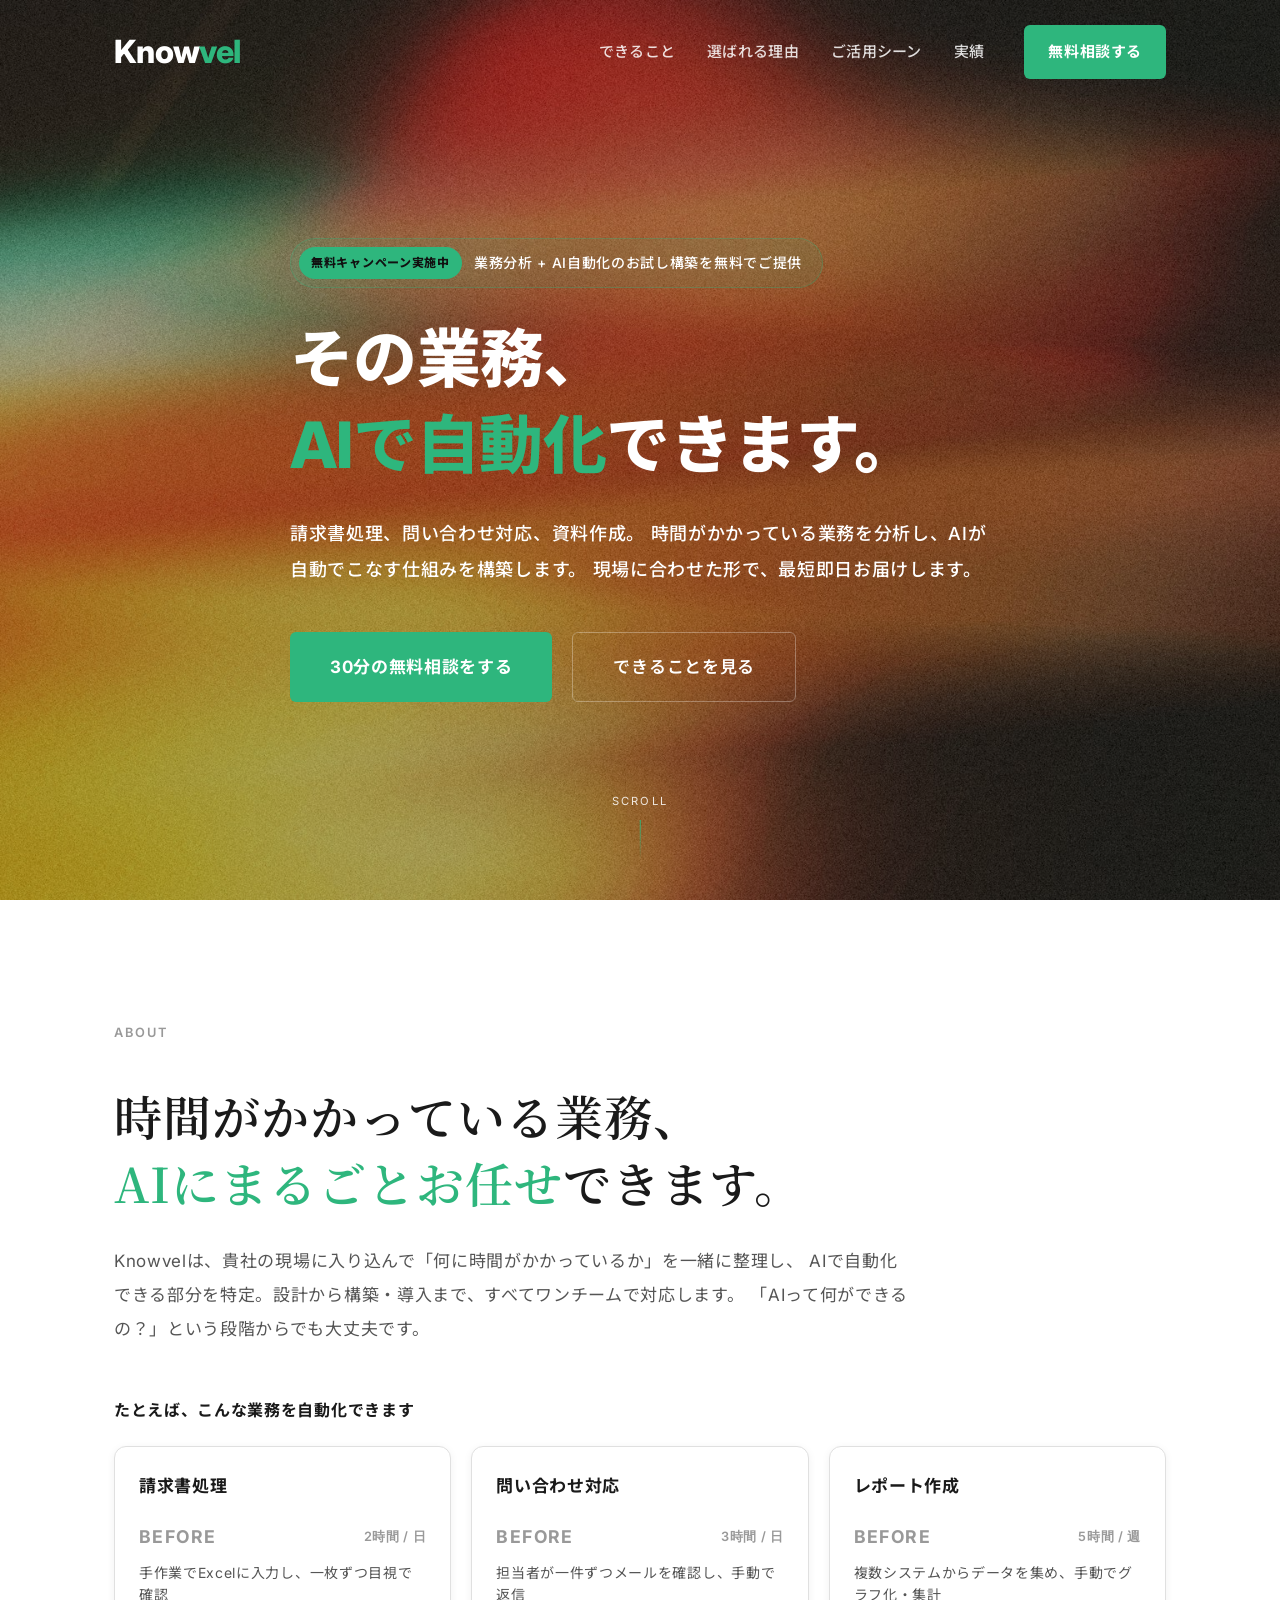
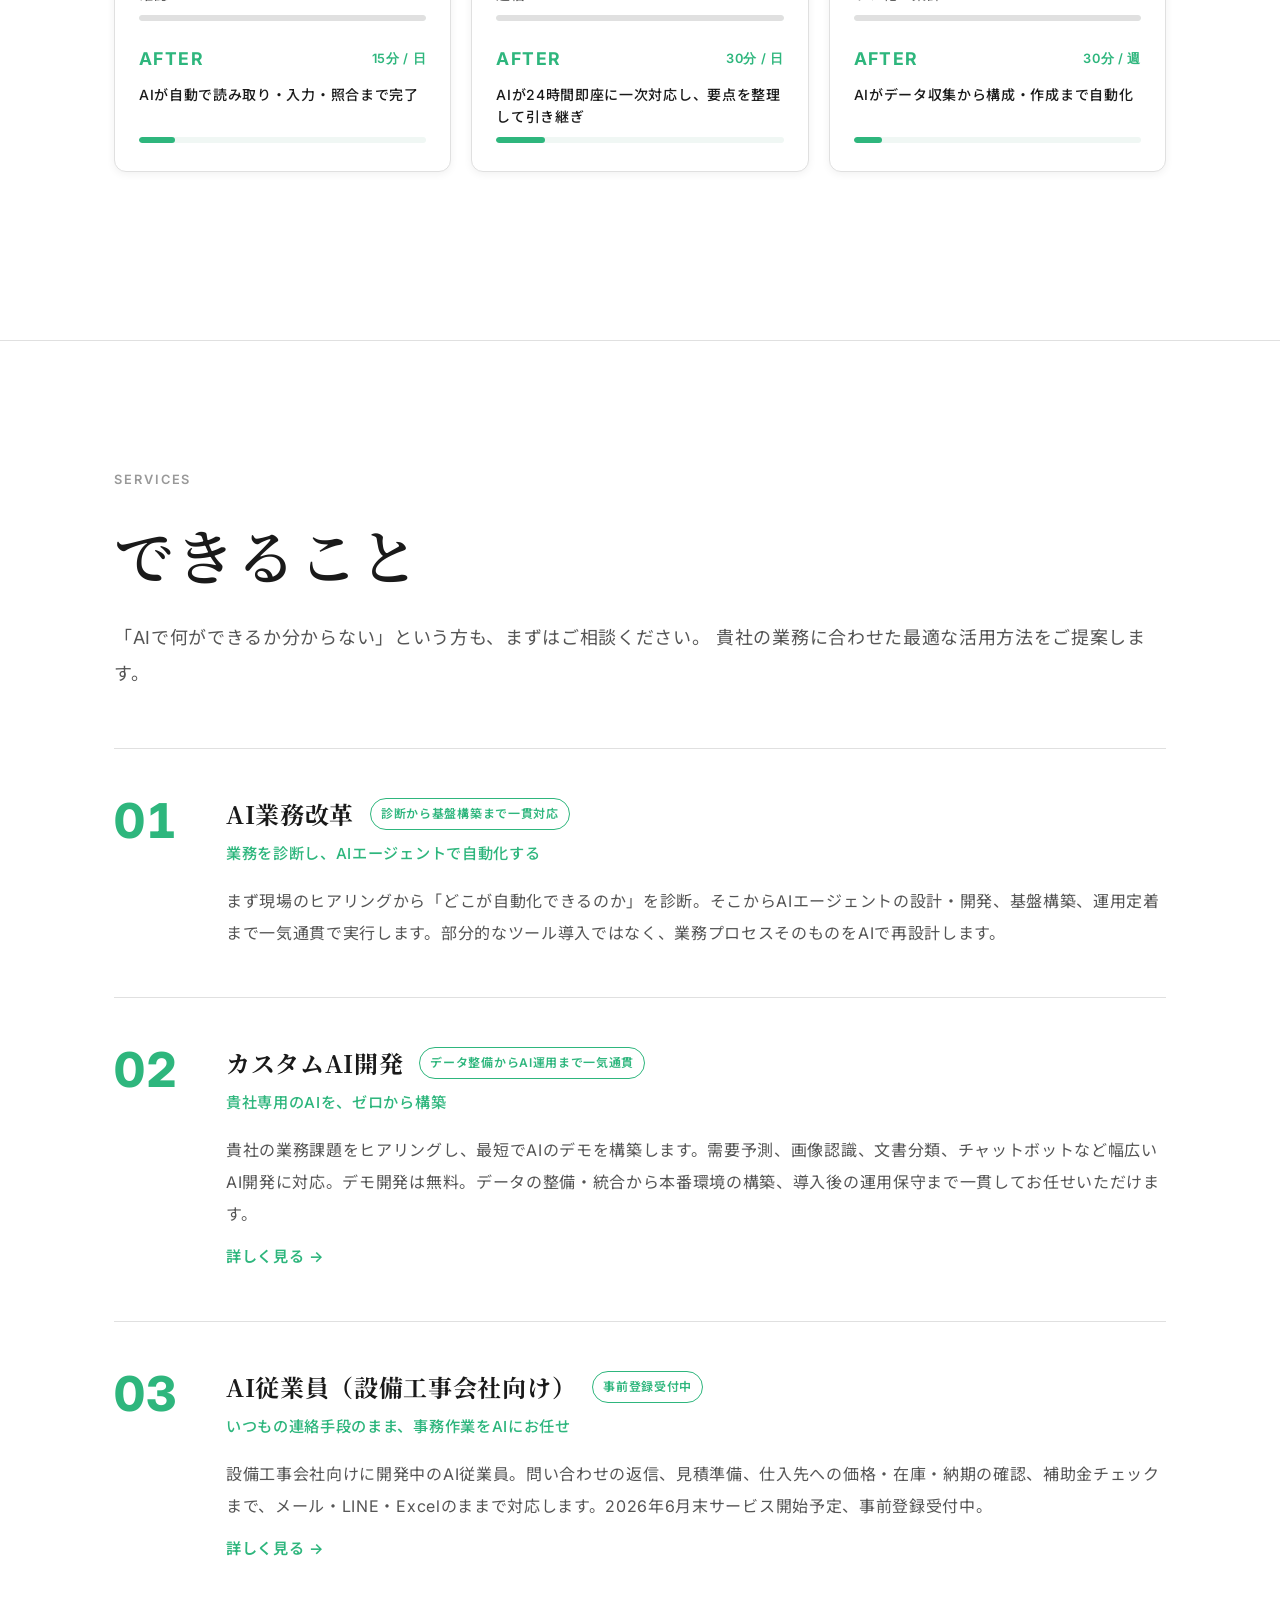
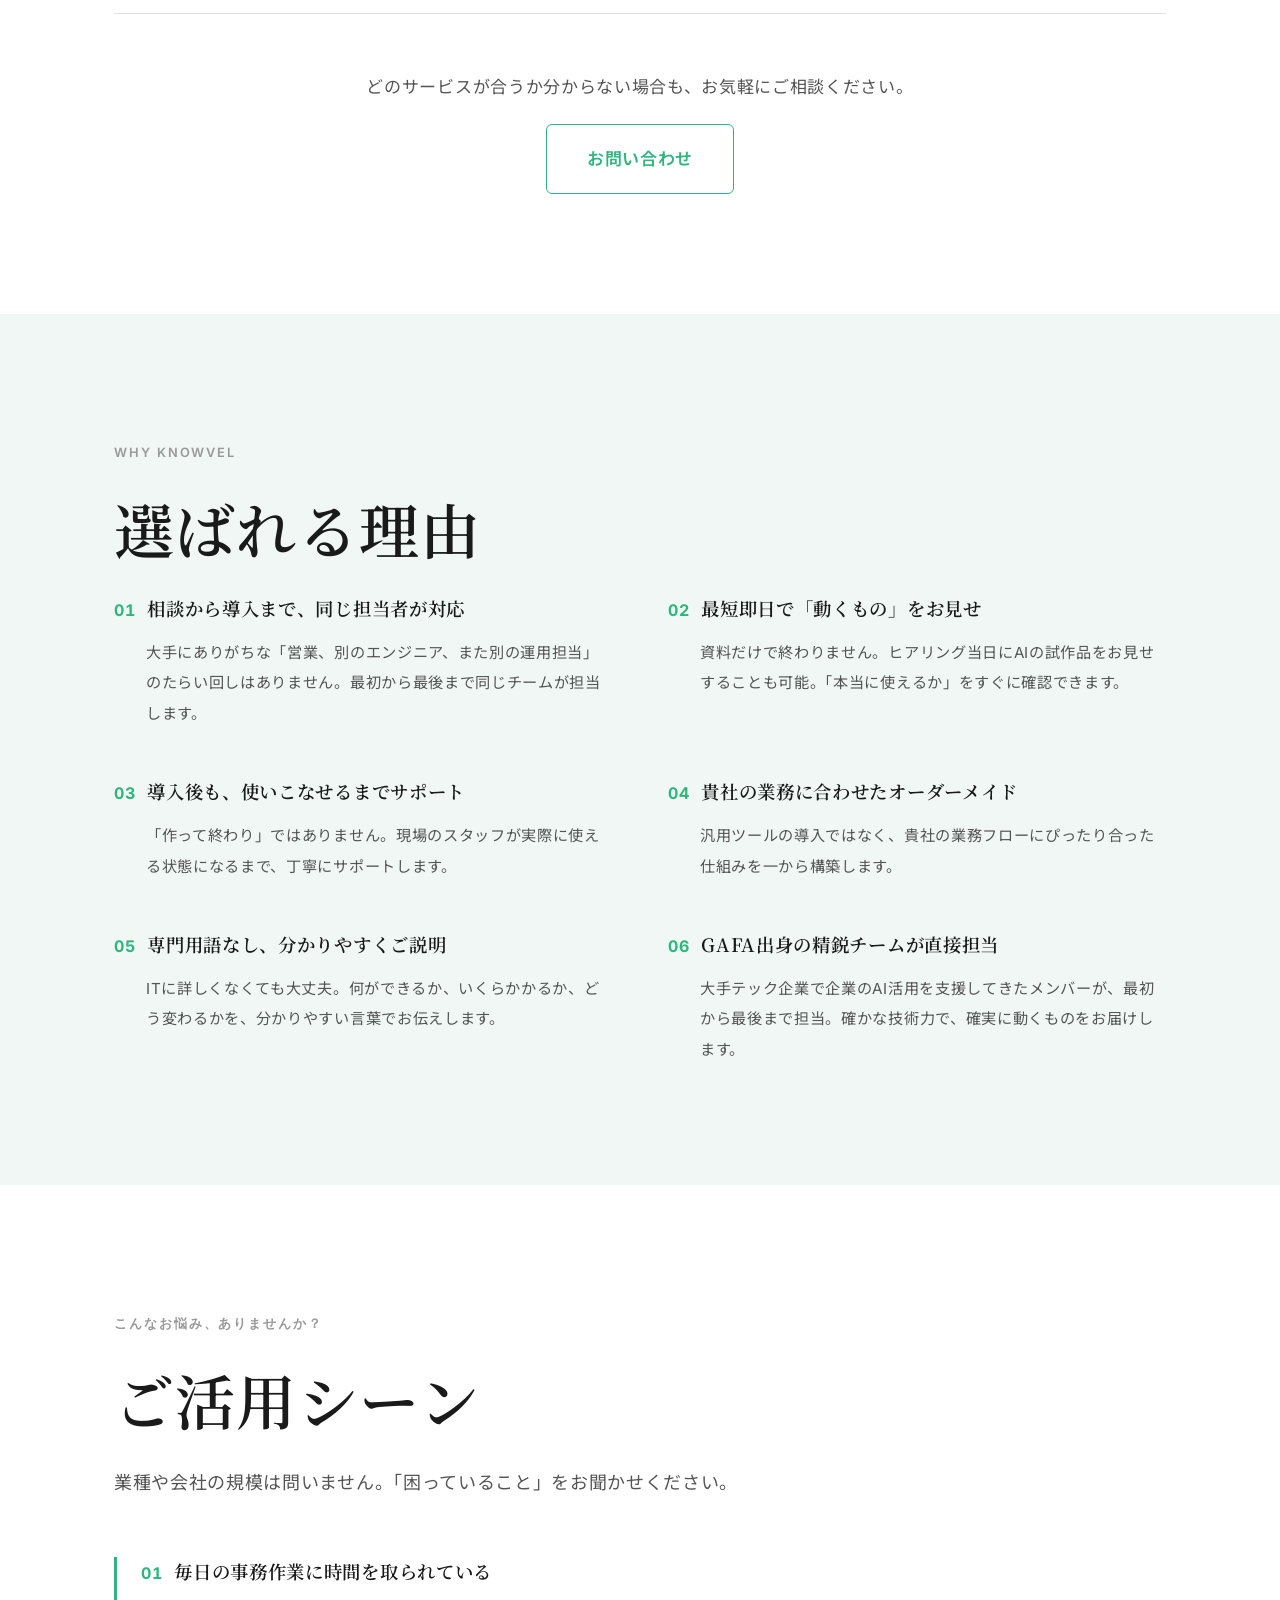
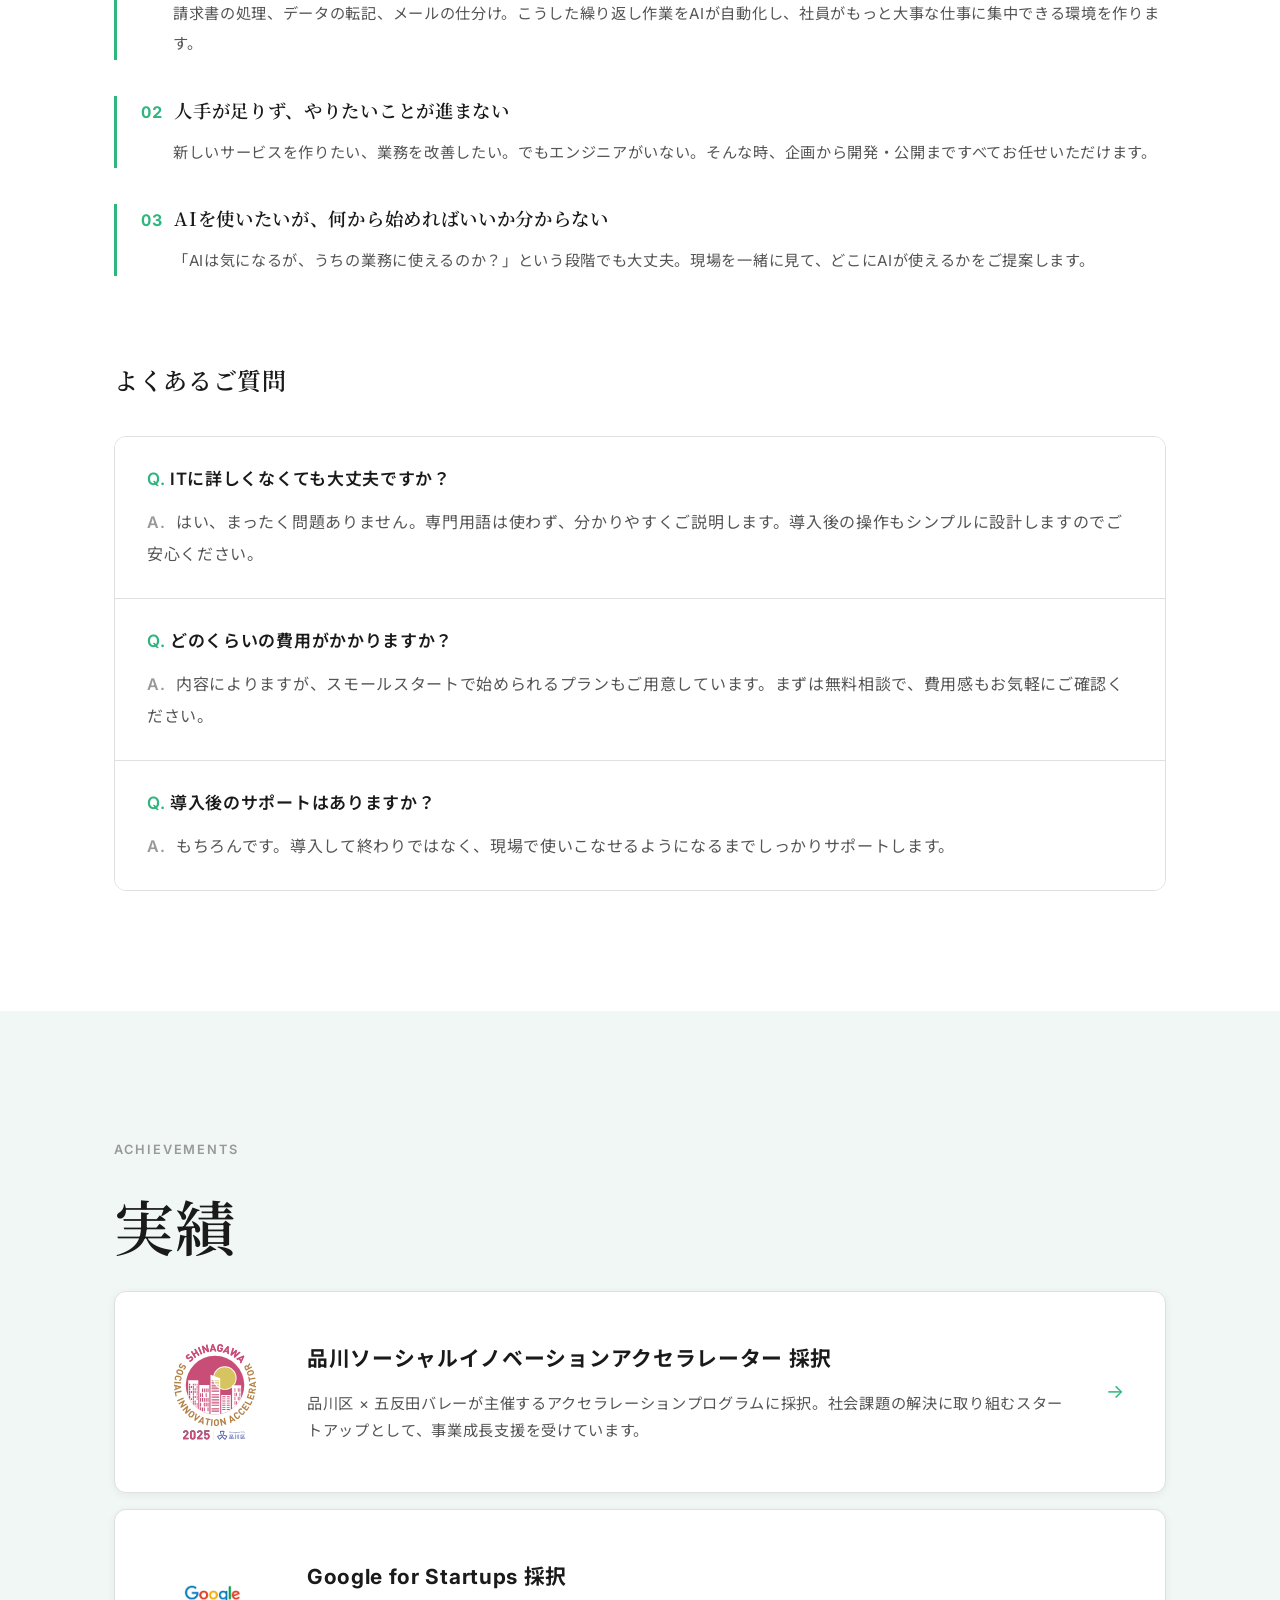
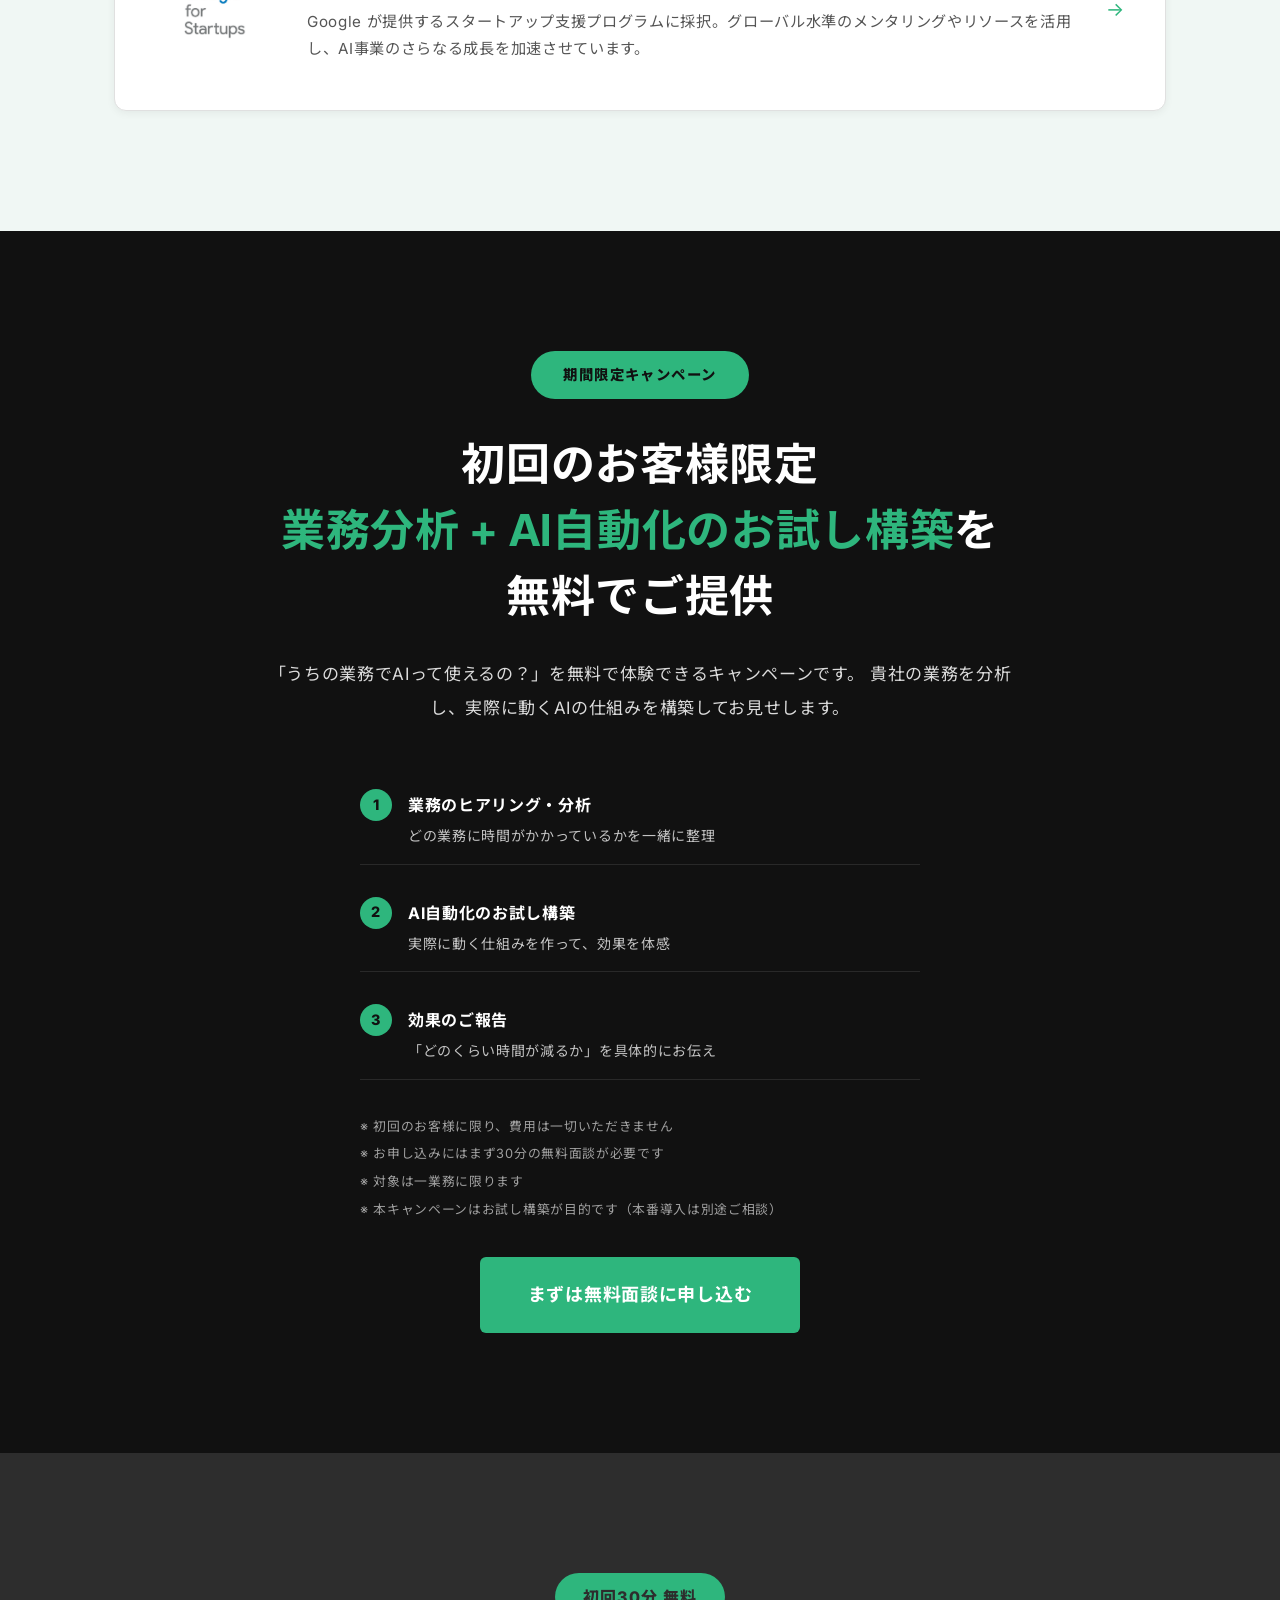
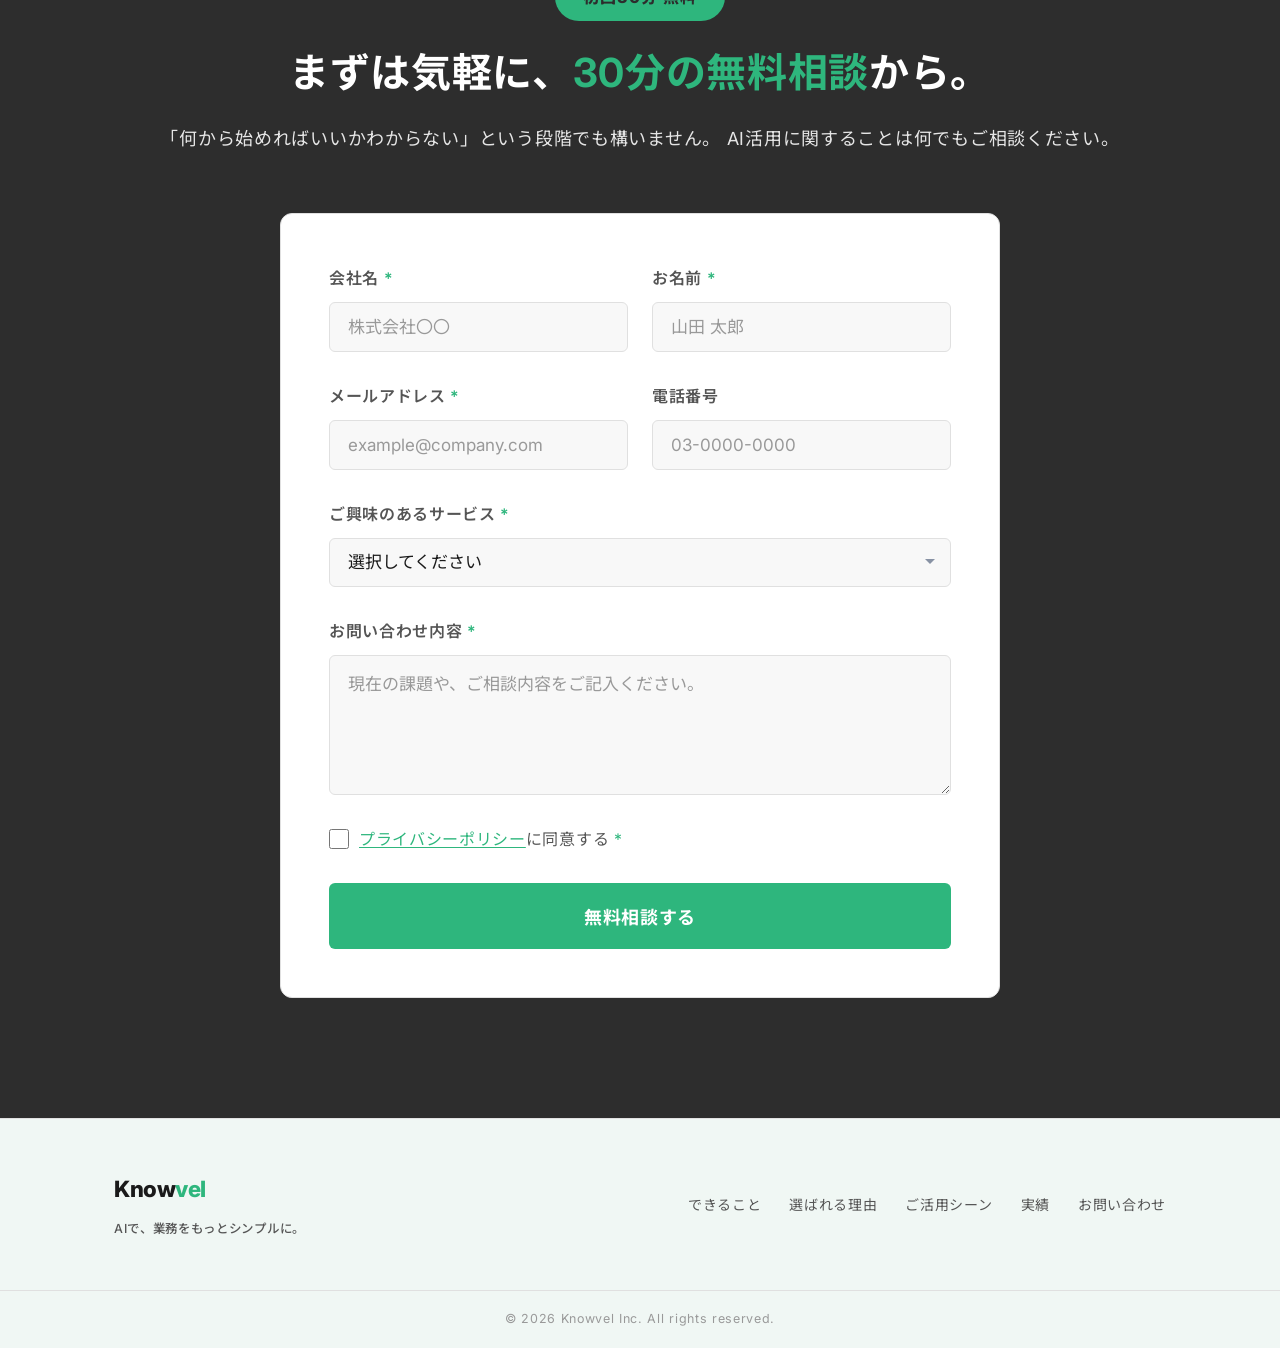
==== commit acacff04: "deploy: knowvel-co-jp/corporate-site-src@16e8ca80cbbaccf952cdc8d8fda55396d35121f1" ====
--- a/index.html
+++ b/index.html
@@ -11,8 +11,12 @@
     <link rel="preconnect" href="https://fonts.googleapis.com" />
     <link rel="preconnect" href="https://fonts.gstatic.com" crossorigin />
     <link href="https://fonts.googleapis.com/css2?family=Noto+Sans+JP:wght@300;400;500;700;900&family=Noto+Serif+JP:wght@400;500;600;700&family=Inter:wght@300;400;500;600;700;800&display=swap" rel="stylesheet" />
-    <script type="module" crossorigin src="/assets/index-DF8cyb7U.js"></script>
-    <link rel="stylesheet" crossorigin href="/assets/index-DjHaF5GL.css">
+    <script type="module" crossorigin src="/assets/main-CL66QSs_.js"></script>
+    <link rel="modulepreload" crossorigin href="/assets/tokens-DXA6CngG.js">
+    <link rel="modulepreload" crossorigin href="/assets/Contact-Bnehrp_l.js">
+    <link rel="stylesheet" crossorigin href="/assets/tokens-SiWY6lif.css">
+    <link rel="stylesheet" crossorigin href="/assets/Contact-CGRRz7zk.css">
+    <link rel="stylesheet" crossorigin href="/assets/main-DJZ6nvk4.css">
   </head>
   <body>
     <div id="root"></div>
--- a/assets/tokens-SiWY6lif.css
+++ b/assets/tokens-SiWY6lif.css
@@ -0,0 +1 @@
+:root{--bg-primary: #ffffff;--bg-secondary: #f0f7f4;--bg-dark: #2d2d2d;--bg-card: #ffffff;--bg-card-hover: #f8faf9;--accent: #2EB67D;--accent-light: rgba(46, 182, 125, .1);--accent-dark: #249963;--accent-cyan: #2EB67D;--text-primary: #1a1a1a;--text-secondary: #555555;--text-muted: #999999;--text-on-dark: #ffffff;--border-color: #e0e0e0;--border-accent: rgba(46, 182, 125, .3);--shadow-sm: 0 2px 8px rgba(0, 0, 0, .06);--shadow-md: 0 4px 16px rgba(0, 0, 0, .08);--shadow-lg: 0 8px 32px rgba(0, 0, 0, .1);--radius-sm: 6px;--radius-md: 12px;--radius-lg: 16px;--font-sans: "Inter", "Noto Sans JP", sans-serif;--font-serif: "Noto Serif JP", serif}*,*:before,*:after{box-sizing:border-box;margin:0;padding:0}html{scroll-behavior:smooth;font-size:16px}body{font-family:var(--font-sans);background-color:var(--bg-primary);color:var(--text-primary);font-size:1.0625rem;line-height:2;letter-spacing:.04em;-webkit-font-smoothing:antialiased;-moz-osx-font-smoothing:grayscale;overflow-x:hidden}a{color:inherit;text-decoration:none}img{max-width:100%}::-webkit-scrollbar{width:6px}::-webkit-scrollbar-track{background:var(--bg-primary)}::-webkit-scrollbar-thumb{background:var(--accent);border-radius:3px}.section{padding:120px 0;position:relative}.container{max-width:1100px;margin:0 auto;padding:0 24px}.section-label{display:inline-block;font-size:.8rem;font-weight:600;color:var(--text-muted);letter-spacing:.15em;text-transform:uppercase;margin-bottom:20px;font-family:Inter,sans-serif}.section-title{font-family:var(--font-serif);font-size:clamp(2.5rem,5vw,3.75rem);font-weight:600;line-height:1.4;letter-spacing:.02em;color:var(--text-primary);margin-bottom:24px}.section-subtitle{font-size:1.125rem;color:var(--text-secondary);margin-bottom:56px;line-height:2}.btn-primary{display:inline-flex;align-items:center;gap:8px;background:var(--accent);color:#fff;font-weight:700;font-size:1.0625rem;padding:18px 40px;border-radius:var(--radius-sm);border:none;cursor:pointer;transition:all .25s ease;font-family:var(--font-sans);letter-spacing:.04em}.btn-primary:hover{background:var(--accent-dark);transform:translateY(-2px);box-shadow:0 8px 24px #2eb67d4d}.btn-outline{display:inline-flex;align-items:center;gap:8px;background:transparent;color:var(--accent);font-weight:600;font-size:1.0625rem;padding:17px 40px;border-radius:var(--radius-sm);border:1.5px solid var(--accent);cursor:pointer;transition:all .25s ease;font-family:var(--font-sans);letter-spacing:.04em}.btn-outline:hover{background:var(--accent-light);transform:translateY(-2px)}.card{background:var(--bg-card);border:1px solid var(--border-color);border-radius:var(--radius-md);padding:36px;transition:all .3s ease;box-shadow:var(--shadow-sm)}.card:hover{border-color:var(--border-accent);transform:translateY(-2px);box-shadow:var(--shadow-md)}.grid-2{display:grid;grid-template-columns:repeat(2,1fr);gap:28px}.grid-3{display:grid;grid-template-columns:repeat(3,1fr);gap:28px}.text-accent{color:var(--accent)}.text-secondary{color:var(--text-secondary)}@keyframes fadeInUp{0%{opacity:0;transform:translateY(30px)}to{opacity:1;transform:translateY(0)}}@keyframes fadeIn{0%{opacity:0}to{opacity:1}}.fade-in-up{animation:fadeInUp .6s ease forwards}.divider{border:none;border-top:1px solid var(--border-color);margin:0}@media(max-width:1024px){.grid-3{grid-template-columns:repeat(2,1fr)}}@media(max-width:768px){.section{padding:80px 0}.grid-2,.grid-3{grid-template-columns:1fr}}
--- a/assets/Contact-CGRRz7zk.css
+++ b/assets/Contact-CGRRz7zk.css
@@ -0,0 +1 @@
+.contact{background:var(--bg-dark);color:var(--text-on-dark)}.contact__header{text-align:center;margin-bottom:56px}.contact__free-badge{display:inline-block;font-size:1rem;font-weight:800;letter-spacing:.08em;color:var(--bg-dark);background:var(--accent);padding:8px 28px;border-radius:40px;margin-bottom:24px}.contact__heading{font-size:clamp(1.75rem,3.5vw,2.5rem);font-weight:700;line-height:1.4;margin-bottom:20px;color:var(--text-on-dark)}.contact__heading .text-accent{color:var(--accent)}.contact__header-lead{font-size:1.125rem;margin-bottom:40px;opacity:.88;line-height:2;letter-spacing:.04em}.contact__info-cards{display:flex;gap:24px;justify-content:center;flex-wrap:wrap}.contact__info-card{background:var(--bg-card);color:var(--text-primary);border-radius:var(--radius-md);padding:28px 44px;display:flex;align-items:center;gap:16px;box-shadow:var(--shadow-md);min-width:300px}.contact__info-icon{font-size:1.75rem;color:var(--accent)}.contact__info-text{font-size:1.125rem;font-weight:600}.contact__form-section{max-width:720px;margin:0 auto}.contact__form-heading{font-size:1.375rem;font-weight:700;text-align:center;margin-bottom:32px;color:var(--text-on-dark)}.contact__form{background:var(--bg-card);border:1px solid var(--border-color);border-radius:var(--radius-md);padding:48px;display:flex;flex-direction:column;gap:28px;color:var(--text-primary)}.contact__form-row{display:grid;gap:24px}.contact__form-row--2{grid-template-columns:1fr 1fr}.contact__field{display:flex;flex-direction:column;gap:8px}.contact__label{font-size:1rem;font-weight:600;color:var(--text-secondary)}.contact__required{color:var(--accent)}.contact__input{background:#f8f8f8;border:1px solid var(--border-color);border-radius:var(--radius-sm);color:var(--text-primary);font-family:var(--font-sans);font-size:1.0625rem;padding:14px 18px;transition:border-color .2s ease;outline:none;width:100%}.contact__input:focus{border-color:var(--accent);box-shadow:0 0 0 3px #2eb67d1a}.contact__input--error{border-color:#ef4444}.contact__input::placeholder{color:var(--text-muted)}.contact__select{cursor:pointer;appearance:none;background-image:url("data:image/svg+xml,%3Csvg xmlns='http://www.w3.org/2000/svg' width='12' height='12' viewBox='0 0 12 12'%3E%3Cpath fill='%238892a4' d='M6 8L1 3h10z'/%3E%3C/svg%3E");background-repeat:no-repeat;background-position:right 14px center;padding-right:36px}.contact__textarea{resize:vertical;min-height:140px}.contact__error{font-size:.875rem;color:#ef4444;margin-top:2px}.contact__privacy{display:flex;flex-direction:column;gap:6px}.contact__privacy-label{display:flex;align-items:center;gap:10px;cursor:pointer;font-size:1rem;color:var(--text-secondary)}.contact__checkbox{width:20px;height:20px;accent-color:var(--accent);cursor:pointer;flex-shrink:0}.contact__privacy-link{color:var(--accent);text-decoration:underline;text-underline-offset:2px}.contact__submit{width:100%;justify-content:center;padding:20px;font-size:1.125rem}.contact__submit:disabled{opacity:.6;cursor:not-allowed;transform:none}.contact__thanks{text-align:center;max-width:560px;margin:0 auto;padding:80px 0}.contact__thanks-icon{width:80px;height:80px;border-radius:50%;background:var(--accent);color:#fff;font-size:2.25rem;font-weight:700;display:flex;align-items:center;justify-content:center;margin:0 auto 28px}.contact__thanks-title{font-size:2rem;font-weight:800;margin-bottom:20px;color:var(--text-on-dark)}.contact__thanks-desc{font-size:1.125rem;color:#ffffffd9;line-height:2}@media(max-width:640px){.contact__form{padding:28px}.contact__form-row--2{grid-template-columns:1fr}.contact__info-cards{flex-direction:column;align-items:center}.contact__info-card{min-width:auto;width:100%;max-width:340px}}
--- a/assets/main-DJZ6nvk4.css
+++ b/assets/main-DJZ6nvk4.css
@@ -0,0 +1 @@
+.navbar{position:fixed;top:0;left:0;right:0;z-index:100;padding:20px 0;transition:all .3s ease;background:transparent}.navbar--scrolled{background:#fffffff7;-webkit-backdrop-filter:blur(12px);backdrop-filter:blur(12px);padding:14px 0;box-shadow:0 1px 8px #0000000f}.navbar:not(.navbar--scrolled) .navbar__logo{color:#fff}.navbar:not(.navbar--scrolled) .navbar__link{color:#ffffffd9}.navbar:not(.navbar--scrolled) .navbar__link:hover{color:#fff}.navbar:not(.navbar--scrolled) .navbar__hamburger span{background:#fff}.navbar__inner{display:flex;align-items:center;justify-content:space-between}.navbar__logo{font-size:2rem;font-weight:800;color:var(--text-primary);letter-spacing:-.02em;font-family:Inter,sans-serif}.navbar__logo span{color:var(--accent)}.navbar__nav{display:flex;align-items:center;gap:32px}.navbar__link{font-size:.9375rem;font-weight:500;color:var(--text-secondary);transition:color .2s ease;letter-spacing:.02em}.navbar__link:hover{color:var(--accent)}.navbar__cta{font-size:.9375rem!important;padding:12px 24px!important;margin-left:8px}.navbar__hamburger{display:none;flex-direction:column;gap:5px;background:none;border:none;cursor:pointer;padding:4px}.navbar__hamburger span{display:block;width:24px;height:2px;background:var(--text-primary);border-radius:2px;transition:all .3s ease}.navbar__hamburger--open span:nth-child(1){transform:translateY(7px) rotate(45deg)}.navbar__hamburger--open span:nth-child(2){opacity:0}.navbar__hamburger--open span:nth-child(3){transform:translateY(-7px) rotate(-45deg)}@media(max-width:900px){.navbar__hamburger{display:flex}.navbar__nav{display:none;position:fixed;top:64px;left:0;right:0;background:var(--bg-primary);border-bottom:1px solid var(--border-color);flex-direction:column;align-items:flex-start;padding:24px;gap:20px;box-shadow:var(--shadow-md)}.navbar__nav--open{display:flex}.navbar__link{font-size:1.0625rem}.navbar__cta{width:100%;text-align:center;margin-left:0}}.hero{min-height:100vh;display:flex;flex-direction:column;justify-content:center;position:relative;overflow:hidden;padding:120px 0 80px;background:#111;color:#fff}.hero__bg{position:absolute;inset:0;pointer-events:none;overflow:hidden}.hero__bg-image{position:absolute;inset:0;background:url(/hero-bg.jpg) center / cover no-repeat;opacity:1}.hero__bg-overlay{position:absolute;inset:0;background:#0000004d}.hero__inner{position:relative;z-index:1}.hero__content{max-width:700px}.hero__campaign-banner{display:inline-flex;align-items:center;gap:12px;background:#2eb67d1a;border:1px solid rgba(46,182,125,.3);border-radius:40px;padding:8px 20px 8px 8px;margin-bottom:28px;transition:all .25s ease;cursor:pointer}.hero__campaign-banner:hover{background:#2eb67d2e;border-color:#2eb67d80}.hero__campaign-badge{font-size:.75rem;font-weight:800;letter-spacing:.06em;color:#111;background:var(--accent);padding:4px 12px;border-radius:40px;white-space:nowrap}.hero__campaign-text{font-size:.875rem;color:#fff;font-weight:500}.hero__eyebrow{font-size:.9rem;font-weight:600;letter-spacing:.2em;color:var(--accent);margin-bottom:28px;font-family:Inter,sans-serif;text-transform:uppercase}.hero__title{font-size:clamp(2.5rem,5.5vw,4rem);font-weight:800;line-height:1.35;letter-spacing:-.01em;margin-bottom:28px;color:#fff}.hero__title .text-accent{color:var(--accent);-webkit-text-fill-color:var(--accent)}.hero__desc{font-size:1.125rem;font-weight:500;color:#fff;line-height:2;margin-bottom:44px}.hero__actions{display:flex;gap:20px;flex-wrap:wrap}.hero__actions .btn-outline{color:#fff;border-color:#ffffff4d}.hero__actions .btn-outline:hover{background:#ffffff14;border-color:#ffffff80}.hero__scroll-indicator{position:absolute;bottom:40px;left:50%;transform:translate(-50%);display:flex;flex-direction:column;align-items:center;gap:8px;opacity:1}.hero__scroll-indicator span{font-size:.7rem;letter-spacing:.2em;text-transform:uppercase;color:#ffffffd9}.hero__fade{opacity:0;transform:translateY(20px);animation:heroFadeIn .8s ease forwards}@keyframes heroFadeIn{to{opacity:1;transform:translateY(0)}}.hero__scroll-line{width:1px;height:40px;background:linear-gradient(to bottom,var(--accent),transparent)}@media(max-width:768px){.hero__desc br{display:none}.hero__actions{flex-direction:column}.hero__scroll-indicator{display:none}}.about{background:var(--bg-primary);border-bottom:1px solid var(--border-color)}.about__inner{display:flex;flex-direction:column;align-items:flex-start;gap:0}.about__title{font-family:var(--font-serif);font-size:clamp(2rem,4.5vw,3rem);font-weight:600;line-height:1.4;letter-spacing:.02em;margin-top:16px;margin-bottom:28px}.about__desc{color:var(--text-secondary);line-height:2;margin-bottom:48px;font-size:1.0625rem;max-width:800px}.about__examples{width:100%;margin-bottom:48px}.about__examples-label{font-size:1rem;font-weight:700;color:var(--text-primary);margin-bottom:20px}.about__examples-grid{display:grid;grid-template-columns:repeat(3,1fr);gap:20px}.about__example-card{background:var(--bg-card);border:1px solid var(--border-color);border-radius:var(--radius-md);padding:28px 24px;display:flex;flex-direction:column;box-shadow:var(--shadow-sm);transition:all .25s ease}.about__example-card:hover{border-color:var(--border-accent);transform:translateY(-2px);box-shadow:var(--shadow-md)}.about__example-task{font-size:1.0625rem;font-weight:700;color:var(--text-primary);margin-bottom:20px;line-height:1.4}.about__example-chart{display:flex;flex-direction:column;gap:20px;flex:1}.about__example-section{display:flex;flex-direction:column;gap:8px;flex:1}.about__example-row{display:flex;align-items:center;justify-content:space-between}.about__example-tag{font-family:Inter,sans-serif;font-size:1.1rem;font-weight:700;letter-spacing:.08em;text-transform:uppercase;color:var(--text-muted)}.about__example-tag--after{color:var(--accent)}.about__example-desc{font-size:.875rem;color:var(--text-secondary);line-height:1.6;flex:1}.about__example-desc--after{color:var(--text-primary);font-weight:500}.about__example-bar-track{height:6px;background:var(--bg-secondary);border-radius:3px;overflow:hidden}.about__example-bar{height:100%;border-radius:3px}.about__example-bar--before{width:100%;background:var(--border-color)}.about__example-bar--after{background:var(--accent)}.about__example-time{font-family:Inter,sans-serif;font-size:.8rem;font-weight:600;color:var(--text-muted);white-space:nowrap}.about__example-time--after{color:var(--accent)}@media(max-width:768px){.about__examples-grid{grid-template-columns:1fr}}.services{background:var(--bg-primary)}.services__list{display:flex;flex-direction:column;gap:0;margin-top:8px}.services__item{display:flex;gap:40px;padding:48px 0;border-bottom:1px solid var(--border-color)}.services__item:first-child{border-top:1px solid var(--border-color)}.services__num{font-size:3rem;font-weight:800;font-family:Inter,sans-serif;color:var(--accent);line-height:1;flex-shrink:0;width:72px;font-variant-numeric:tabular-nums}.services__body{flex:1}.services__header{display:flex;align-items:center;gap:16px;margin-bottom:8px;flex-wrap:wrap}.services__title{font-family:var(--font-serif);font-size:1.5rem;font-weight:700;color:var(--text-primary);line-height:1.4}.services__badge{font-size:.75rem;font-weight:600;padding:3px 10px;border:1px solid var(--accent);border-radius:20px;white-space:nowrap;color:var(--accent)}.services__subtitle{font-size:.95rem;font-weight:500;color:var(--accent);margin-bottom:16px}.services__desc{font-size:1rem;color:var(--text-secondary);line-height:2}.services__link{display:inline-block;margin-top:12px;font-size:.95rem;font-weight:600;color:var(--accent);transition:color .2s ease}.services__link:hover{color:var(--accent-dark)}.services__cta{margin-top:56px;text-align:center;display:flex;flex-direction:column;align-items:center;gap:20px}.services__cta p{font-size:1.0625rem;color:var(--text-secondary)}.services__item--coming-soon{opacity:.45}.services__item--coming-soon .services__badge{border-color:var(--text-muted);color:var(--text-muted)}@media(max-width:768px){.services__item{flex-direction:column;gap:16px;padding:36px 0}.services__num{font-size:2.5rem;width:auto}}.features{background:var(--bg-secondary)}.features__list{display:grid;grid-template-columns:repeat(2,1fr);gap:48px 56px;margin-top:8px}.features__item{display:flex;flex-direction:column;gap:12px}.features__item-header{display:flex;align-items:baseline;gap:12px}.features__num{font-size:1rem;font-weight:700;font-family:Inter,sans-serif;color:var(--accent);flex-shrink:0;font-variant-numeric:tabular-nums}.features__title{font-family:var(--font-serif);font-size:1.15rem;font-weight:600;color:var(--text-primary);line-height:1.5}.features__desc{font-size:.95rem;color:var(--text-secondary);line-height:2;padding-left:32px}@media(max-width:768px){.features__list{grid-template-columns:1fr;gap:40px}}.clients{background:var(--bg-primary)}.clients__list{display:flex;flex-direction:column;gap:36px;margin-top:8px}.clients__item{border-left:3px solid var(--accent);padding-left:24px;display:flex;flex-direction:column;gap:10px}.clients__item-header{display:flex;align-items:baseline;gap:12px}.clients__num{font-size:1rem;font-weight:700;font-family:Inter,sans-serif;color:var(--accent);flex-shrink:0;font-variant-numeric:tabular-nums}.clients__title{font-family:var(--font-serif);font-size:1.15rem;font-weight:600;color:var(--text-primary);line-height:1.5}.clients__desc{font-size:.95rem;color:var(--text-secondary);line-height:2;padding-left:32px}.clients__faq{margin-top:80px}.clients__faq-title{font-family:var(--font-serif);font-size:1.5rem;font-weight:600;margin-bottom:32px}.clients__faq-list{display:flex;flex-direction:column;gap:0;border:1px solid var(--border-color);border-radius:var(--radius-md);overflow:hidden}.clients__faq-item{padding:28px 32px;border-bottom:1px solid var(--border-color);background:var(--bg-card);transition:background .2s}.clients__faq-item:last-child{border-bottom:none}.clients__faq-item:hover{background:var(--bg-card-hover)}.clients__faq-q{font-size:1.0625rem;font-weight:600;color:var(--text-primary);margin-bottom:12px;line-height:1.7}.clients__faq-a{font-size:1rem;color:var(--text-secondary);line-height:2}.clients__faq-a-label{color:var(--text-muted);font-weight:600;margin-right:6px}@media(max-width:768px){.clients__desc{padding-left:0}}.achievements{background:var(--bg-secondary)}.achievements__list{display:flex;flex-direction:column;gap:16px}.achievements__card{display:flex;align-items:center;gap:32px;text-decoration:none;cursor:pointer;padding:40px}.achievements__logo{width:120px;height:120px;object-fit:contain;flex-shrink:0;border-radius:var(--radius-md);background:#fffffff2;padding:12px}.achievements__body{flex:1}.achievements__title{font-size:1.3rem;font-weight:700;color:var(--text-primary);margin-bottom:10px}.achievements__desc{font-size:.95rem;color:var(--text-secondary);line-height:1.8}.achievements__arrow{font-size:1.2rem;color:var(--accent-cyan);flex-shrink:0;transition:transform .2s ease}.achievements__card:hover .achievements__arrow{transform:translate(4px)}@media(max-width:640px){.achievements__card{flex-direction:column;align-items:flex-start;gap:12px}.achievements__arrow{display:none}}.campaign{padding:120px 0;background:#111;position:relative;overflow:hidden}.campaign__inner{text-align:center;max-width:760px;margin:0 auto;position:relative;z-index:1}.campaign__badge{display:inline-block;font-size:.9rem;font-weight:800;letter-spacing:.1em;color:#111;background:var(--accent);padding:10px 32px;border-radius:40px;margin-bottom:32px}.campaign__title{font-size:clamp(1.75rem,4vw,2.75rem);font-weight:700;line-height:1.5;color:#fff;margin-bottom:28px}.campaign__title span{color:var(--accent);-webkit-text-fill-color:var(--accent)}.campaign__desc{font-size:1.0625rem;color:#ffffffd9;line-height:2;margin-bottom:48px}.campaign__points{display:flex;flex-direction:column;gap:16px;margin-bottom:36px;max-width:560px;margin-left:auto;margin-right:auto}.campaign__point{text-align:left;display:flex;gap:16px;align-items:flex-start;padding:16px 0;border-bottom:1px solid rgba(255,255,255,.1)}.campaign__point-num{width:32px;height:32px;border-radius:50%;background:var(--accent);color:#111;font-size:.9rem;font-weight:800;display:flex;align-items:center;justify-content:center;flex-shrink:0}.campaign__point-title{font-size:1rem;font-weight:700;color:#fff;margin-bottom:4px}.campaign__point-desc{font-size:.875rem;color:#ffffffbf;line-height:1.6}.campaign__notes{text-align:left;max-width:560px;margin:0 auto 36px;display:flex;flex-direction:column;gap:6px}.campaign__notes p{font-size:.8rem;color:#fff9;line-height:1.7}.campaign__cta{font-size:1.125rem;padding:20px 48px}@media(max-width:768px){.campaign__desc br{display:none}}.footer{background:var(--bg-secondary);border-top:1px solid var(--border-color)}.footer__inner{display:flex;align-items:center;justify-content:space-between;gap:40px;padding-top:48px;padding-bottom:48px;flex-wrap:wrap}.footer__logo{font-size:1.4rem;font-weight:800;font-family:Inter,sans-serif;color:var(--text-primary);letter-spacing:-.02em;margin-bottom:6px}.footer__logo span{color:var(--accent)}.footer__tagline{font-size:.78rem;color:var(--text-secondary);font-weight:500}.footer__nav{display:flex;gap:28px;flex-wrap:wrap}.footer__nav a{font-size:.875rem;color:var(--text-secondary);transition:color .2s ease}.footer__nav a:hover{color:var(--accent)}.footer__bottom{border-top:1px solid var(--border-color);padding:16px 0}.footer__copy{font-size:.78rem;color:var(--text-muted);text-align:center}@media(max-width:900px){.footer__inner{flex-direction:column;align-items:flex-start;gap:32px}}
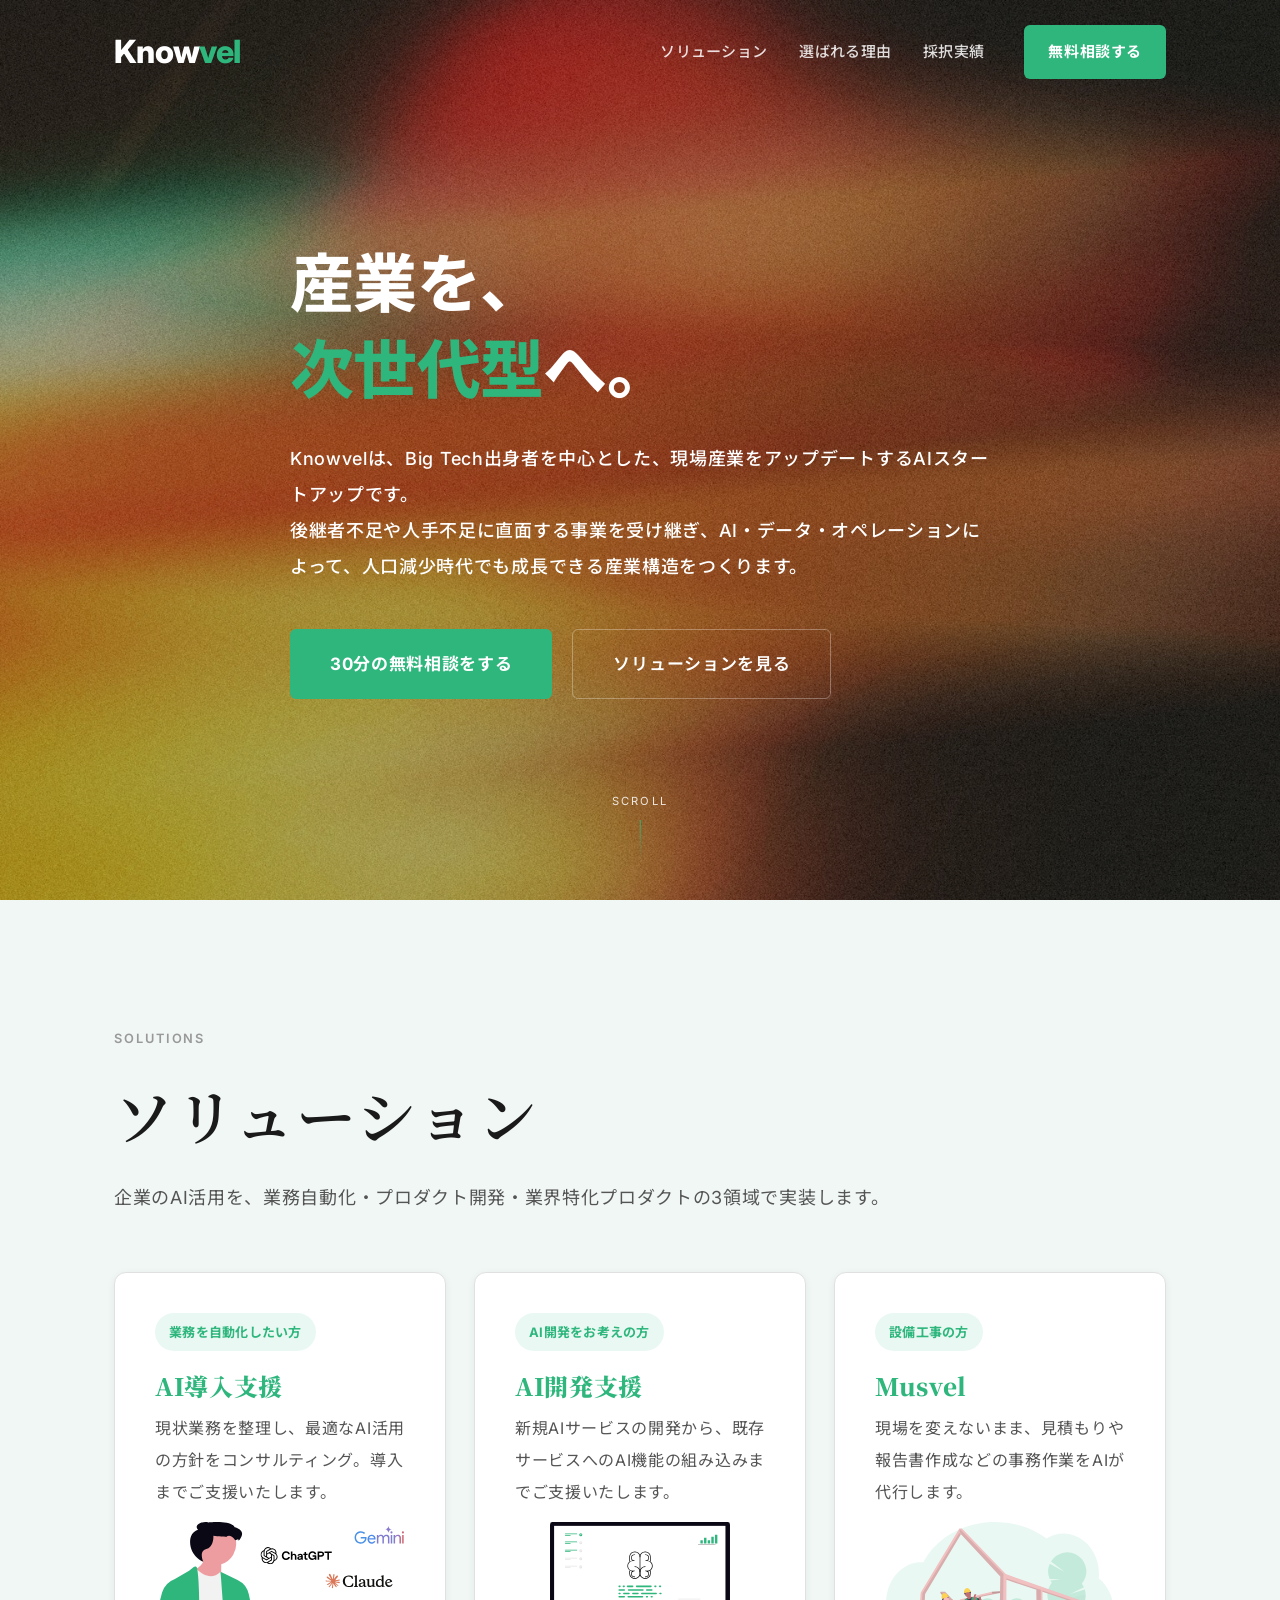
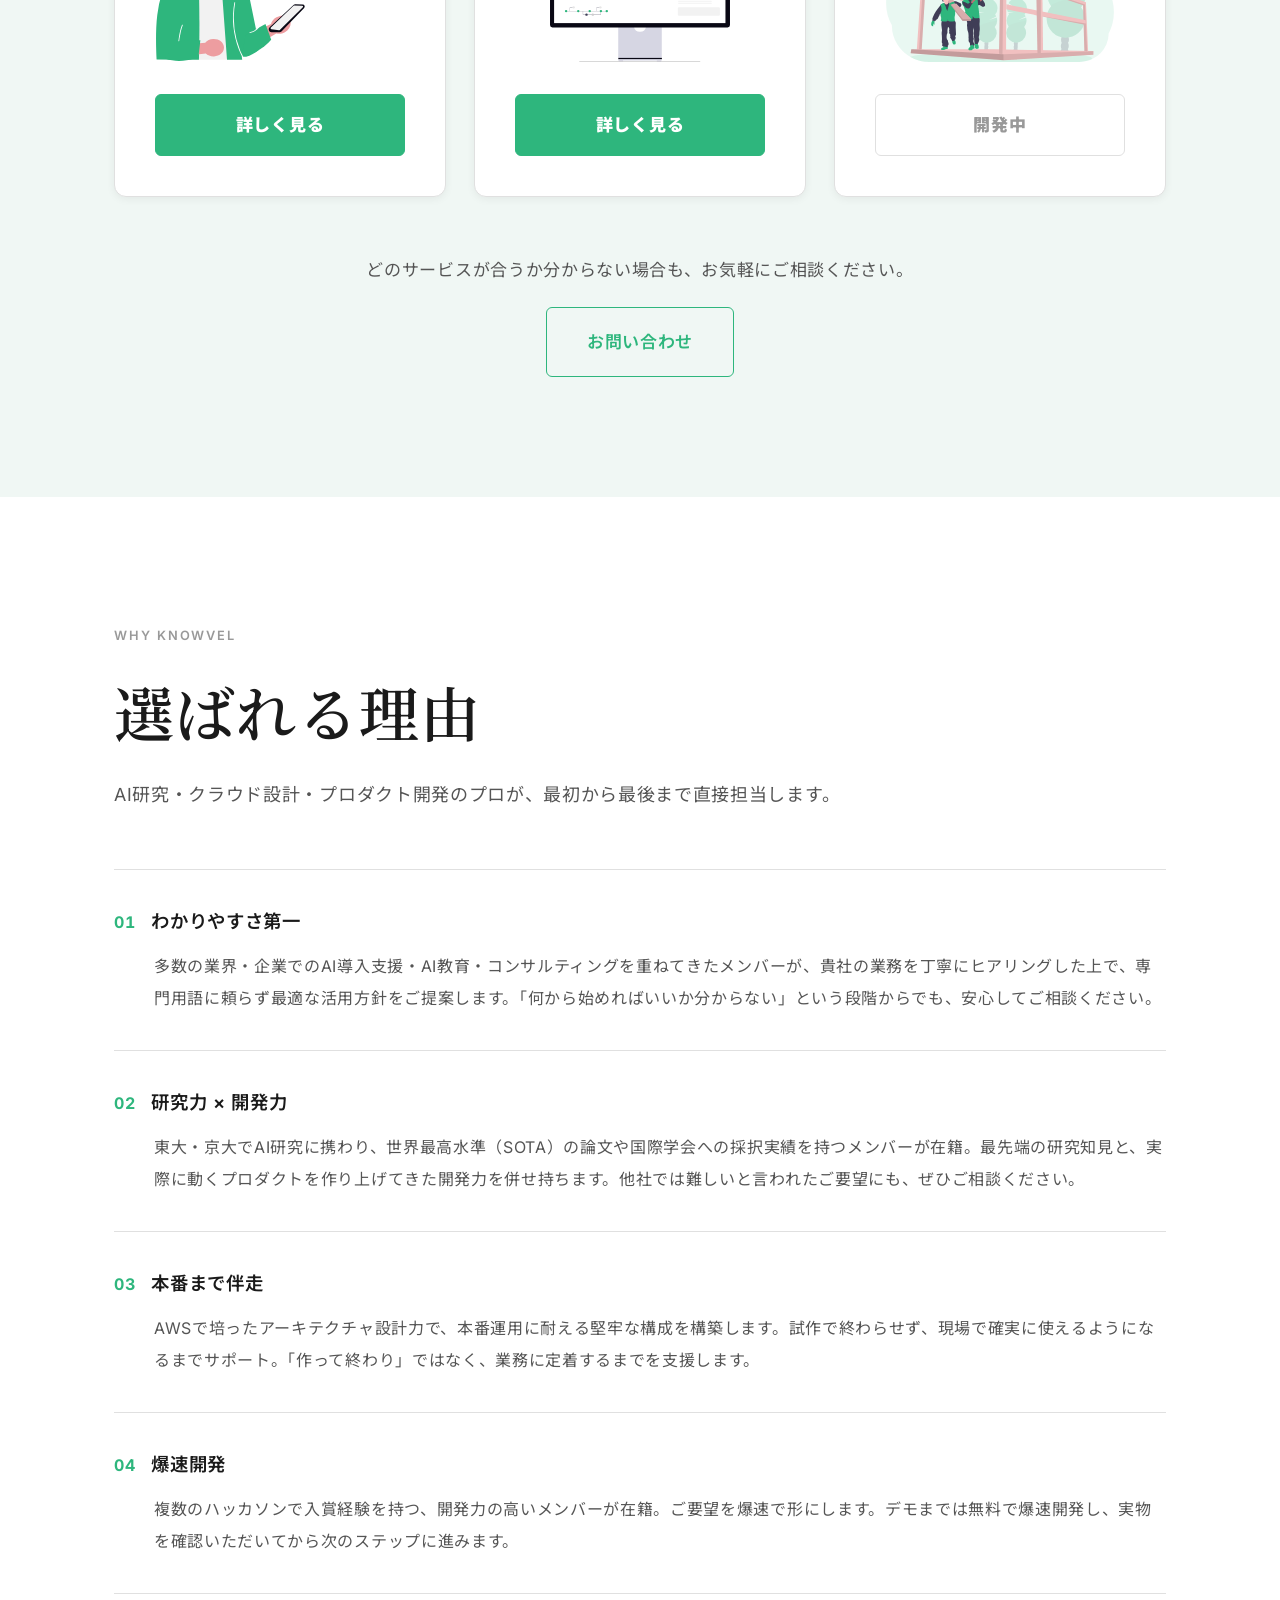
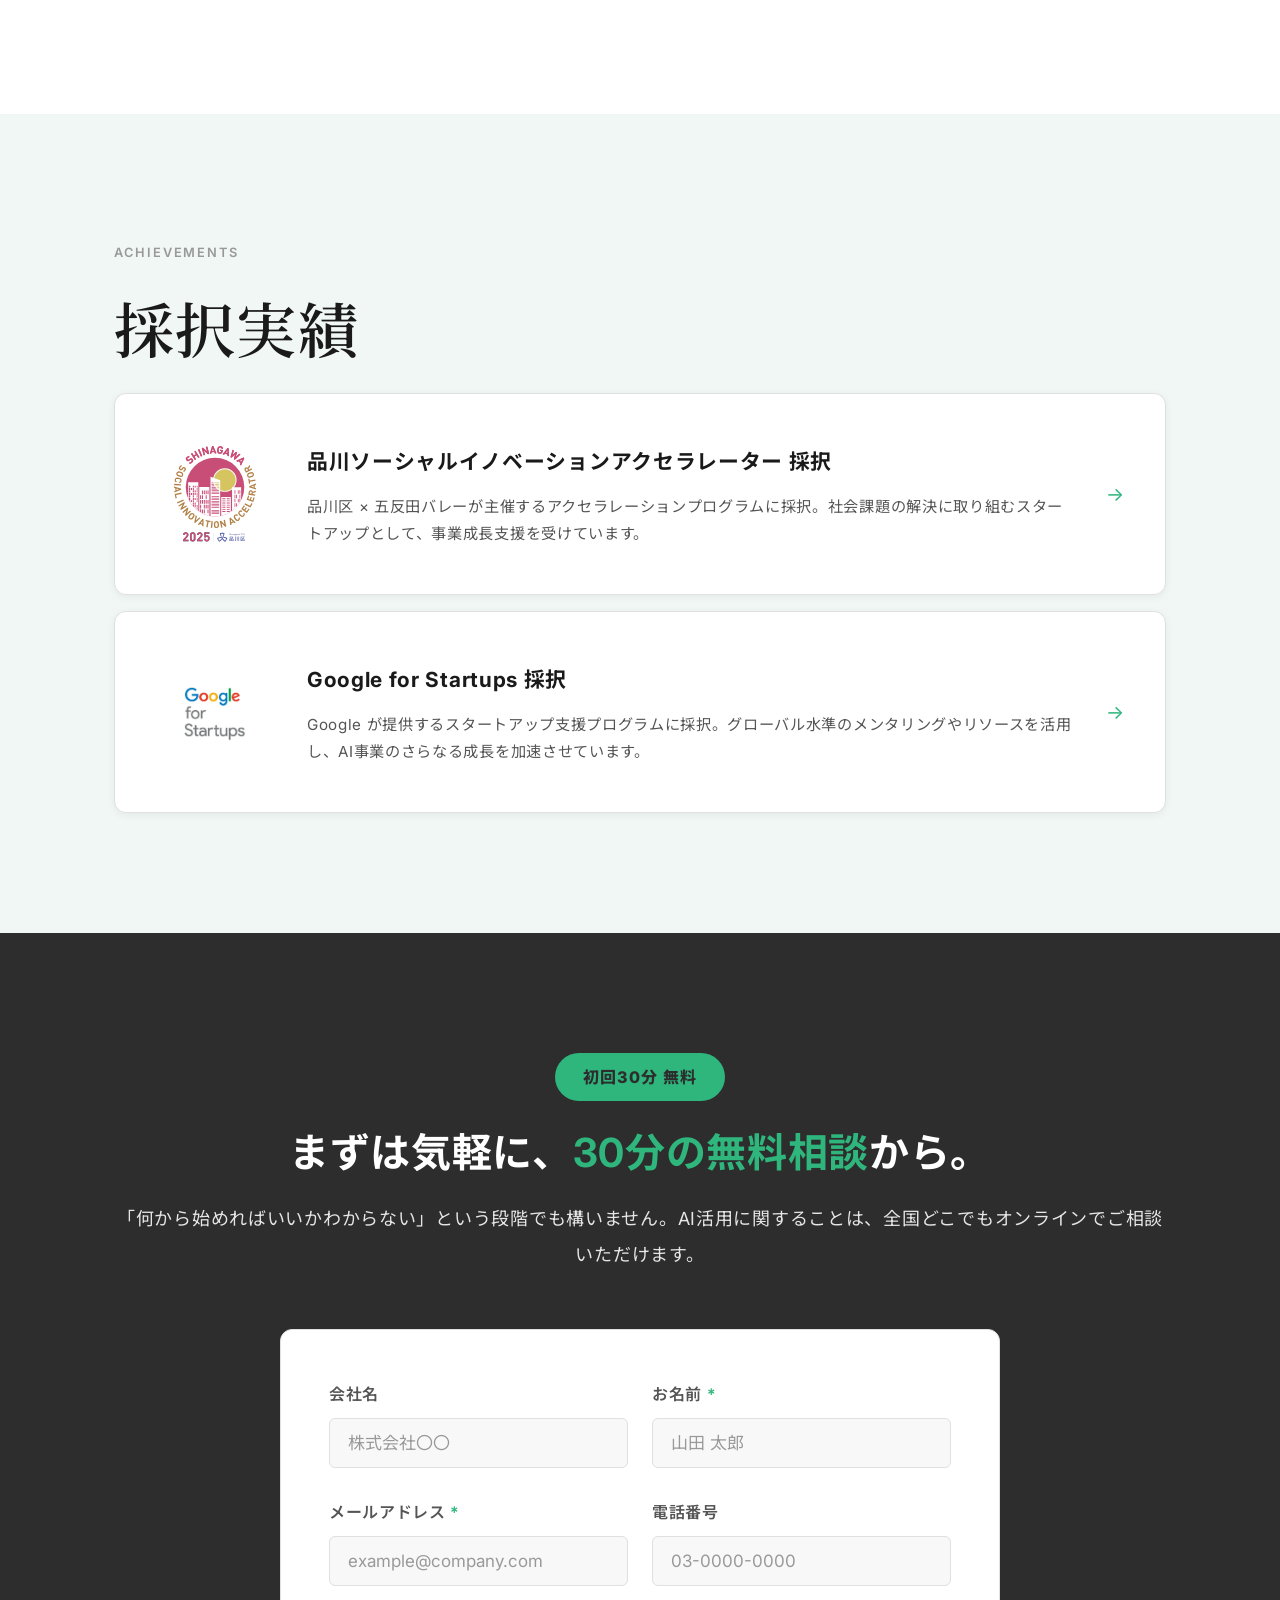
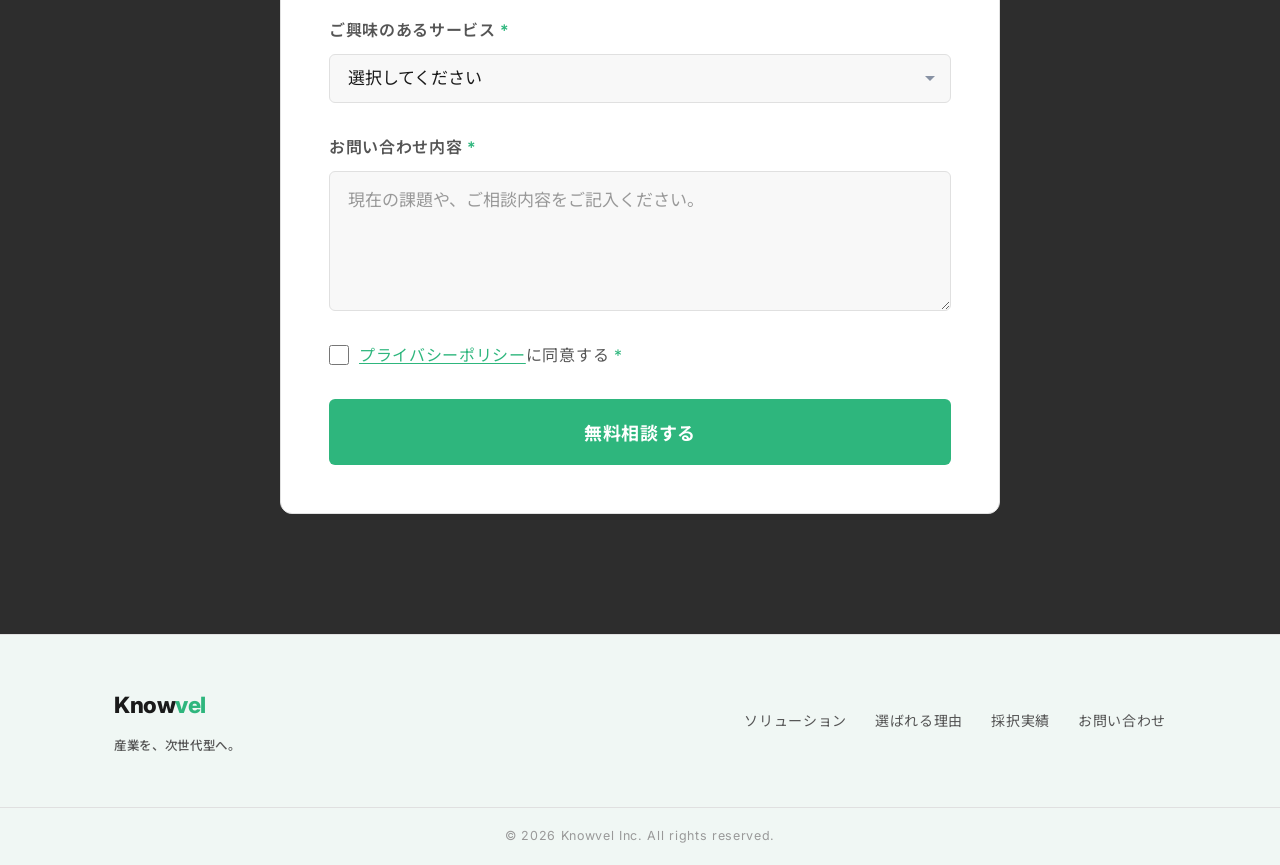
==== commit 9db9f7e1: "deploy: knowvel-co-jp/corporate-site-src@9581c67986d794c8df6365d410b99568edb0b63a" ====
--- a/index.html
+++ b/index.html
@@ -5,18 +5,42 @@
     <link rel="icon" type="image/svg+xml" href="/favicon.svg" />
     <meta name="viewport" content="width=device-width, initial-scale=1.0" />
     <meta name="description" content="Knowvel - AIで業務を再設計し、企業の可能性を解放する。戦略・設計・実装・運用を一気通貫で担い、確実に「動くもの」を本番に届けます。" />
-    <meta name="robots" content="noimageindex" />
-    <meta name="robots" content="noindex, nofollow"/>
+    <meta name="robots" content="index, follow, max-image-preview:large" />
+    <link rel="canonical" href="https://knowvel.co.jp/" />
     <title>Knowvel | AIで業務を再設計し、企業の可能性を解放する</title>
+    <meta property="og:type" content="website" />
+    <meta property="og:site_name" content="Knowvel" />
+    <meta property="og:locale" content="ja_JP" />
+    <meta property="og:url" content="https://knowvel.co.jp/" />
+    <meta property="og:title" content="Knowvel | AIで業務を再設計し、企業の可能性を解放する" />
+    <meta property="og:description" content="AIで業務を再設計し、企業の可能性を解放する。中小企業からエンタープライズまで、生成AIの導入・業務自動化・カスタムAI開発を全国オンラインで支援します。" />
+    <meta property="og:image" content="https://knowvel.co.jp/hero-bg.jpg" />
+    <meta name="twitter:card" content="summary_large_image" />
+    <meta name="twitter:title" content="Knowvel | AIで業務を再設計し、企業の可能性を解放する" />
+    <meta name="twitter:description" content="AIで業務を再設計し、企業の可能性を解放する。中小企業からエンタープライズまで全国オンライン対応。" />
+    <meta name="twitter:image" content="https://knowvel.co.jp/hero-bg.jpg" />
+    <script type="application/ld+json">
+      {
+        "@context": "https://schema.org",
+        "@type": "Organization",
+        "name": "Knowvel株式会社",
+        "alternateName": "Knowvel",
+        "url": "https://knowvel.co.jp/",
+        "logo": "https://knowvel.co.jp/favicon.svg",
+        "description": "AIで業務を再設計し、企業の可能性を解放するAIスタートアップ。生成AIの導入・業務自動化・カスタムAI開発を、中小企業からエンタープライズまで全国オンラインで支援します。",
+        "areaServed": { "@type": "Country", "name": "日本" },
+        "knowsAbout": ["生成AI", "AI導入支援", "業務自動化", "カスタムAI開発", "LLM", "AIエージェント", "ローカルLLM"]
+      }
+    </script>
     <link rel="preconnect" href="https://fonts.googleapis.com" />
     <link rel="preconnect" href="https://fonts.gstatic.com" crossorigin />
-    <link href="https://fonts.googleapis.com/css2?family=Noto+Sans+JP:wght@300;400;500;700;900&family=Noto+Serif+JP:wght@400;500;600;700&family=Inter:wght@300;400;500;600;700;800&display=swap" rel="stylesheet" />
-    <script type="module" crossorigin src="/assets/main-CL66QSs_.js"></script>
+    <link href="https://fonts.googleapis.com/css2?family=Noto+Sans+JP:wght@300;400;500;700;900&family=Noto+Serif+JP:wght@400;500;600;700;900&family=Inter:wght@300;400;500;600;700;800&display=swap" rel="stylesheet" />
+    <script type="module" crossorigin src="/assets/main-Ba6clP1d.js"></script>
     <link rel="modulepreload" crossorigin href="/assets/tokens-DXA6CngG.js">
-    <link rel="modulepreload" crossorigin href="/assets/Contact-Bnehrp_l.js">
+    <link rel="modulepreload" crossorigin href="/assets/Contact-CupIIXCW.js">
     <link rel="stylesheet" crossorigin href="/assets/tokens-SiWY6lif.css">
     <link rel="stylesheet" crossorigin href="/assets/Contact-CGRRz7zk.css">
-    <link rel="stylesheet" crossorigin href="/assets/main-DJZ6nvk4.css">
+    <link rel="stylesheet" crossorigin href="/assets/main-BSu1HHNQ.css">
   </head>
   <body>
     <div id="root"></div>
--- a/assets/main-BSu1HHNQ.css
+++ b/assets/main-BSu1HHNQ.css
@@ -0,0 +1 @@
+.navbar{position:fixed;top:0;left:0;right:0;z-index:100;padding:20px 0;transition:all .3s ease;background:transparent}.navbar--scrolled{background:#fffffff7;-webkit-backdrop-filter:blur(12px);backdrop-filter:blur(12px);padding:14px 0;box-shadow:0 1px 8px #0000000f}.navbar:not(.navbar--scrolled) .navbar__logo{color:#fff}.navbar:not(.navbar--scrolled) .navbar__link{color:#ffffffd9}.navbar:not(.navbar--scrolled) .navbar__link:hover{color:#fff}.navbar:not(.navbar--scrolled) .navbar__hamburger span{background:#fff}.navbar__inner{display:flex;align-items:center;justify-content:space-between}.navbar__logo{font-size:2rem;font-weight:800;color:var(--text-primary);letter-spacing:-.02em;font-family:Inter,sans-serif}.navbar__logo span{color:var(--accent)}.navbar__nav{display:flex;align-items:center;gap:32px}.navbar__link{font-size:.9375rem;font-weight:500;color:var(--text-secondary);transition:color .2s ease;letter-spacing:.02em}.navbar__link:hover{color:var(--accent)}.navbar__cta{font-size:.9375rem!important;padding:12px 24px!important;margin-left:8px}.navbar__hamburger{display:none;flex-direction:column;gap:5px;background:none;border:none;cursor:pointer;padding:4px}.navbar__hamburger span{display:block;width:24px;height:2px;background:var(--text-primary);border-radius:2px;transition:all .3s ease}.navbar__hamburger--open span:nth-child(1){transform:translateY(7px) rotate(45deg)}.navbar__hamburger--open span:nth-child(2){opacity:0}.navbar__hamburger--open span:nth-child(3){transform:translateY(-7px) rotate(-45deg)}@media(max-width:900px){.navbar__hamburger{display:flex}.navbar__nav{display:none;position:fixed;top:64px;left:0;right:0;background:var(--bg-primary);border-bottom:1px solid var(--border-color);flex-direction:column;align-items:flex-start;padding:24px;gap:20px;box-shadow:var(--shadow-md)}.navbar__nav--open{display:flex}.navbar__link{font-size:1.0625rem}.navbar__cta{width:100%;text-align:center;margin-left:0}}.hero{min-height:100vh;display:flex;flex-direction:column;justify-content:center;position:relative;overflow:hidden;padding:120px 0 80px;background:#111;color:#fff}.hero__bg{position:absolute;inset:0;pointer-events:none;overflow:hidden}.hero__bg-image{position:absolute;inset:0;background:url(/hero-bg.jpg) center / cover no-repeat;opacity:1}.hero__bg-overlay{position:absolute;inset:0;background:#0000004d}.hero__inner{position:relative;z-index:1}.hero__content{max-width:700px}.hero__campaign-banner{display:inline-flex;align-items:center;gap:12px;background:#2eb67d1a;border:1px solid rgba(46,182,125,.3);border-radius:40px;padding:8px 20px 8px 8px;margin-bottom:28px;transition:all .25s ease;cursor:pointer}.hero__campaign-banner:hover{background:#2eb67d2e;border-color:#2eb67d80}.hero__campaign-badge{font-size:.75rem;font-weight:800;letter-spacing:.06em;color:#111;background:var(--accent);padding:4px 12px;border-radius:40px;white-space:nowrap}.hero__campaign-text{font-size:.875rem;color:#fff;font-weight:500}.hero__eyebrow{font-size:.9rem;font-weight:600;letter-spacing:.2em;color:var(--accent);margin-bottom:28px;font-family:Inter,sans-serif;text-transform:uppercase}.hero__title{font-size:clamp(2.5rem,5.5vw,4rem);font-weight:800;line-height:1.35;letter-spacing:-.01em;margin-bottom:28px;color:#fff}.hero__title .text-accent{color:var(--accent);-webkit-text-fill-color:var(--accent)}.hero__desc{font-size:1.125rem;font-weight:500;color:#fff;line-height:2;margin-bottom:44px}.hero__desc:not(:last-of-type){margin-bottom:0}.hero__actions{display:flex;gap:20px;flex-wrap:wrap}.hero__actions .btn-outline{color:#fff;border-color:#ffffff4d}.hero__actions .btn-outline:hover{background:#ffffff14;border-color:#ffffff80}.hero__scroll-indicator{position:absolute;bottom:40px;left:50%;transform:translate(-50%);display:flex;flex-direction:column;align-items:center;gap:8px;opacity:1}.hero__scroll-indicator span{font-size:.7rem;letter-spacing:.2em;text-transform:uppercase;color:#ffffffd9}.hero__fade{opacity:0;transform:translateY(20px);animation:heroFadeIn .8s ease forwards}@keyframes heroFadeIn{to{opacity:1;transform:translateY(0)}}.hero__scroll-line{width:1px;height:40px;background:linear-gradient(to bottom,var(--accent),transparent)}@media(max-width:768px){.hero__desc br{display:none}.hero__actions{flex-direction:column}.hero__scroll-indicator{display:none}}.services{background:var(--bg-secondary)}.services__list{display:grid;grid-template-columns:repeat(3,1fr);grid-template-rows:auto auto auto 1fr auto;gap:28px;margin-top:8px}.services__card{grid-row:span 5;display:grid;grid-template-rows:subgrid;row-gap:0;padding:40px;text-decoration:none}.services__badge{justify-self:start;font-size:.8125rem;font-weight:700;letter-spacing:.02em;padding:6px 14px;background:var(--accent-light);border-radius:20px;color:var(--accent)}.services__title{margin-top:18px;font-family:var(--font-serif);font-size:1.5rem;font-weight:900;color:var(--accent);line-height:1.4}.services__desc{margin-top:10px;font-size:1rem;color:var(--text-secondary);line-height:2}.services__illust-wrap{width:100%;display:flex;justify-content:center;align-self:end}.services__illust{width:auto;max-width:100%;height:140px;object-fit:contain;margin:14px 0}.services__link{margin-top:18px;display:block;width:100%;text-align:center;padding:13px 20px;background:var(--accent);border:1.5px solid var(--accent);border-radius:var(--radius-sm);font-size:1.0625rem;font-weight:900;color:var(--text-on-dark);transition:all .25s ease}.services__card:hover .services__link{background:var(--accent-dark);border-color:var(--accent-dark)}.services__card--coming-soon{cursor:default}.services__card--coming-soon:hover{transform:none;border-color:var(--border-color);box-shadow:var(--shadow-sm)}.services__card--coming-soon .services__link{background:transparent;border-color:var(--border-color);color:var(--text-muted)}.services__card--coming-soon:hover .services__link{background:transparent;border-color:var(--border-color)}.services__cta{margin-top:56px;text-align:center;display:flex;flex-direction:column;align-items:center;gap:20px}.services__cta p{font-size:1.0625rem;color:var(--text-secondary)}@media(max-width:1024px){.services__list{grid-template-columns:repeat(2,1fr)}}@media(max-width:768px){.services__list{grid-template-columns:1fr}}.features{background:var(--bg-primary)}.features__list{display:flex;flex-direction:column;gap:0;margin-top:8px}.features__item{padding:36px 0;border-bottom:1px solid var(--border-color)}.features__item:first-child{border-top:1px solid var(--border-color)}.features__item-header{display:flex;align-items:baseline;gap:16px;margin-bottom:12px}.features__num{font-family:Inter,sans-serif;font-size:1rem;font-weight:700;color:var(--accent);font-variant-numeric:tabular-nums}.features__title{font-size:1.15rem;font-weight:600;color:var(--text-primary);line-height:1.5}.features__desc{font-size:1rem;color:var(--text-secondary);line-height:2;padding-left:40px}@media(max-width:768px){.features__desc{padding-left:0}}.achievements{background:var(--bg-secondary)}.achievements__list{display:flex;flex-direction:column;gap:16px}.achievements__card{display:flex;align-items:center;gap:32px;text-decoration:none;cursor:pointer;padding:40px}.achievements__logo{width:120px;height:120px;object-fit:contain;flex-shrink:0;border-radius:var(--radius-md);background:#fffffff2;padding:12px}.achievements__body{flex:1}.achievements__title{font-size:1.3rem;font-weight:700;color:var(--text-primary);margin-bottom:10px}.achievements__desc{font-size:.95rem;color:var(--text-secondary);line-height:1.8}.achievements__arrow{font-size:1.2rem;color:var(--accent-cyan);flex-shrink:0;transition:transform .2s ease}.achievements__card:hover .achievements__arrow{transform:translate(4px)}@media(max-width:640px){.achievements__card{flex-direction:column;align-items:flex-start;gap:12px}.achievements__arrow{display:none}}.footer{background:var(--bg-secondary);border-top:1px solid var(--border-color)}.footer__inner{display:flex;align-items:center;justify-content:space-between;gap:40px;padding-top:48px;padding-bottom:48px;flex-wrap:wrap}.footer__logo{font-size:1.4rem;font-weight:800;font-family:Inter,sans-serif;color:var(--text-primary);letter-spacing:-.02em;margin-bottom:6px}.footer__logo span{color:var(--accent)}.footer__tagline{font-size:.78rem;color:var(--text-secondary);font-weight:500}.footer__nav{display:flex;gap:28px;flex-wrap:wrap}.footer__nav a{font-size:.875rem;color:var(--text-secondary);transition:color .2s ease}.footer__nav a:hover{color:var(--accent)}.footer__bottom{border-top:1px solid var(--border-color);padding:16px 0}.footer__copy{font-size:.78rem;color:var(--text-muted);text-align:center}@media(max-width:900px){.footer__inner{flex-direction:column;align-items:flex-start;gap:32px}}.floating-cta{display:none}@media(max-width:768px){.floating-cta{display:block;position:fixed;bottom:0;left:0;right:0;z-index:100;padding:12px 20px;padding-bottom:calc(12px + env(safe-area-inset-bottom,0px));background:#fffffff2;backdrop-filter:blur(8px);-webkit-backdrop-filter:blur(8px);border-top:1px solid var(--border-color);box-shadow:0 -4px 16px #00000014;animation:floatingSlideUp .3s ease forwards}.floating-cta__btn{display:block;width:100%;text-align:center;padding:14px 24px;font-size:.95rem}@keyframes floatingSlideUp{0%{transform:translateY(100%)}to{transform:translateY(0)}}}
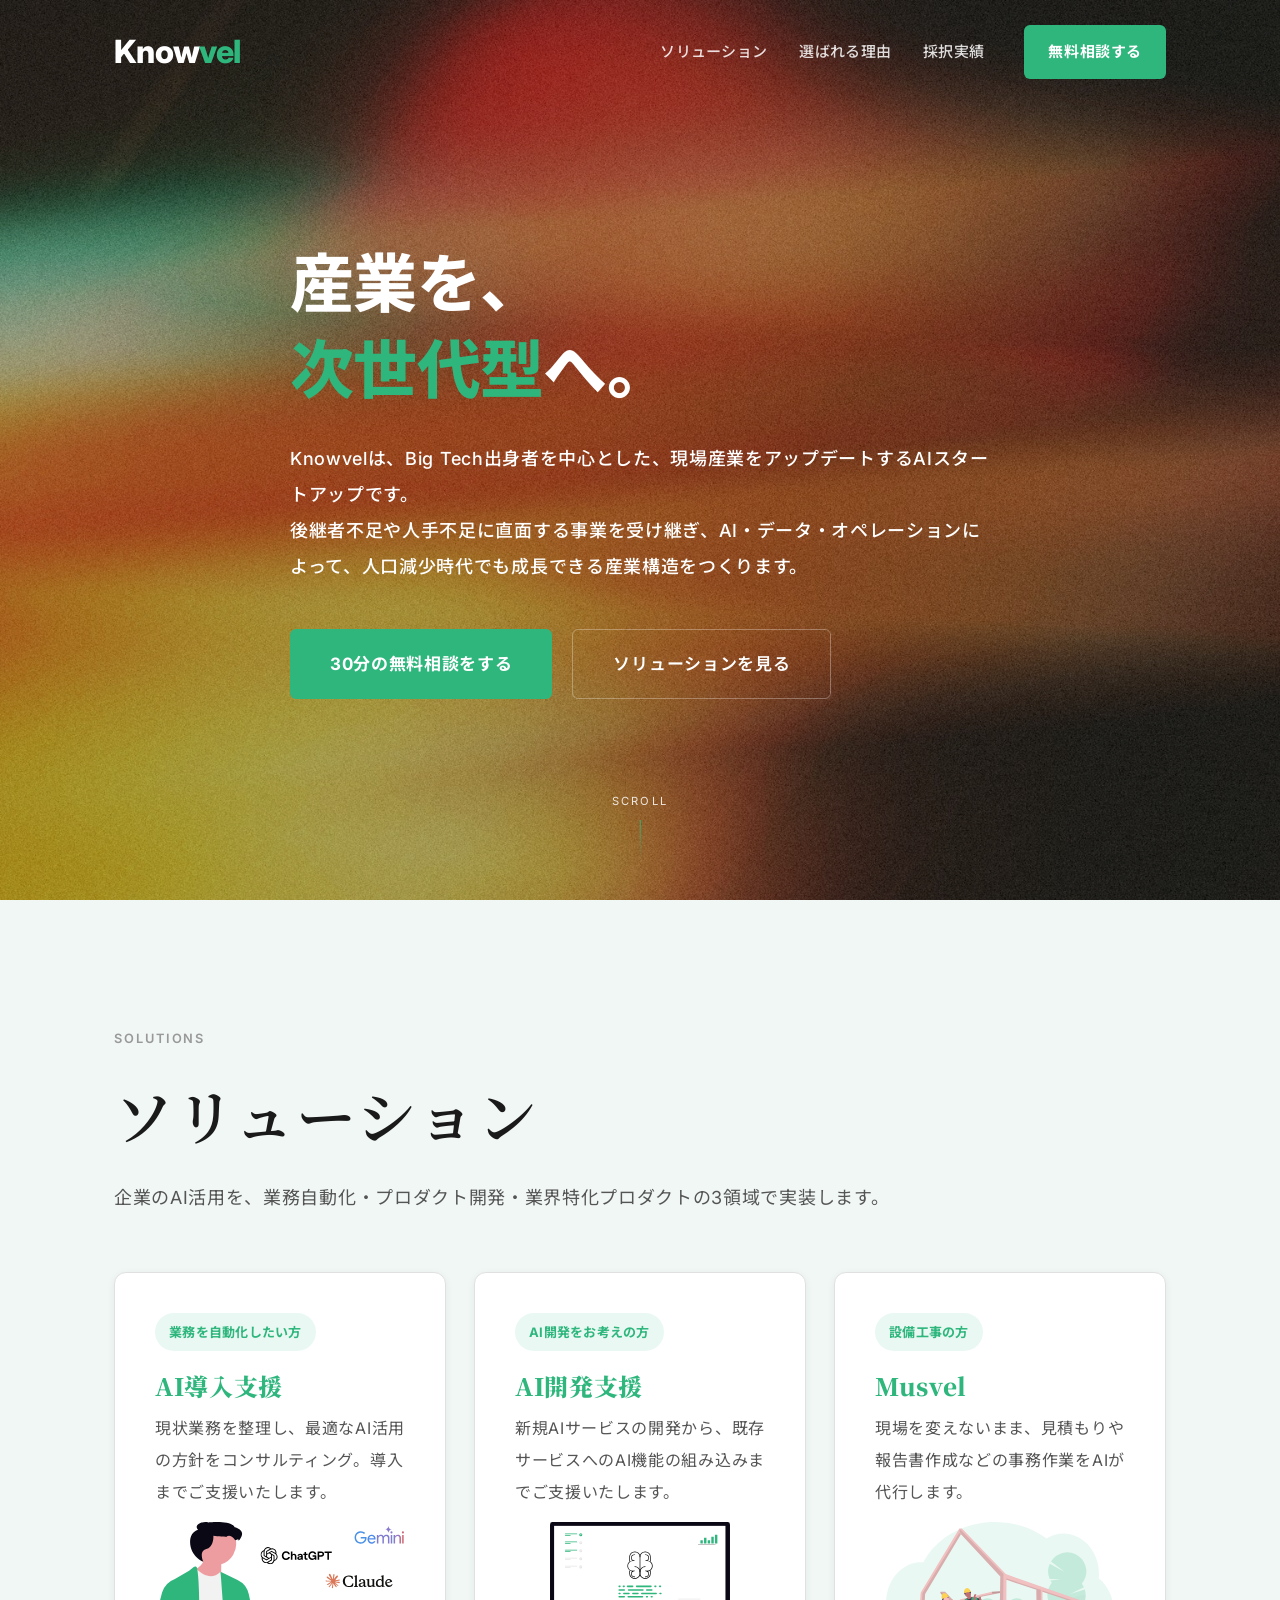
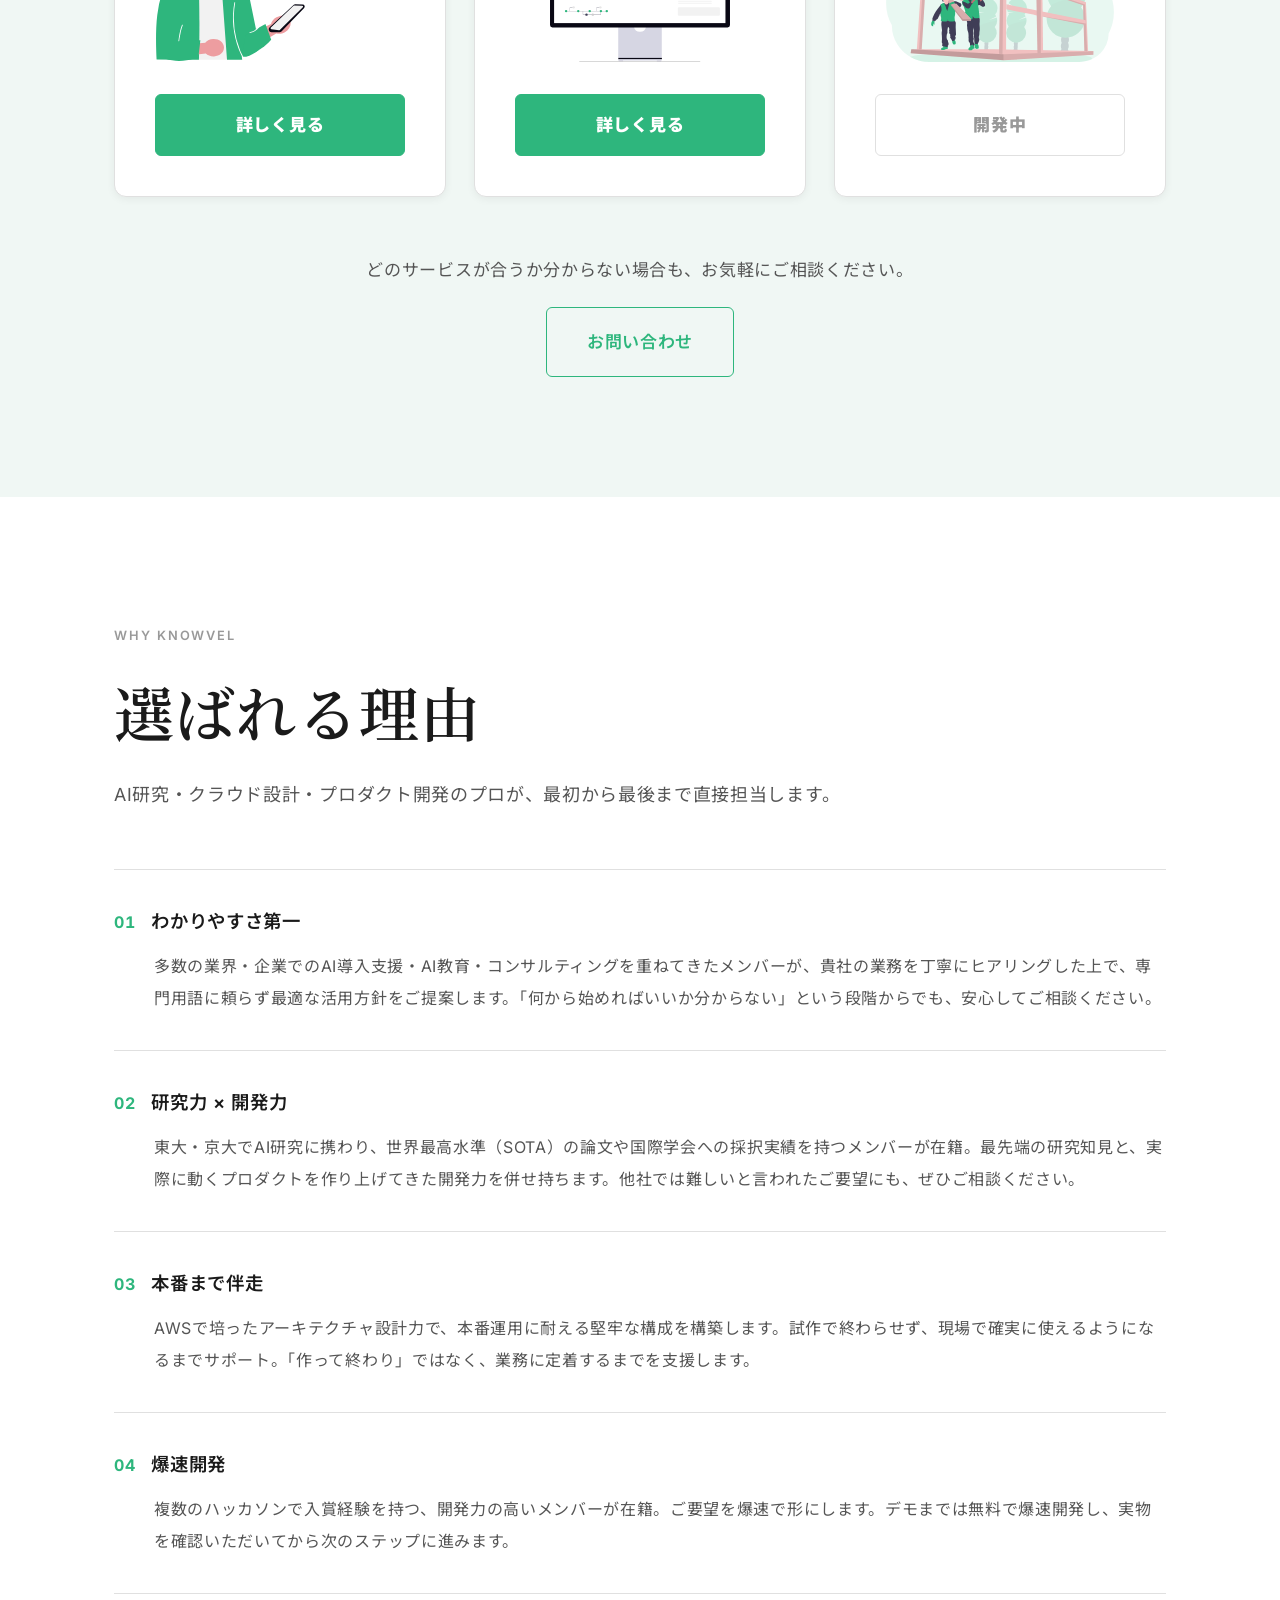
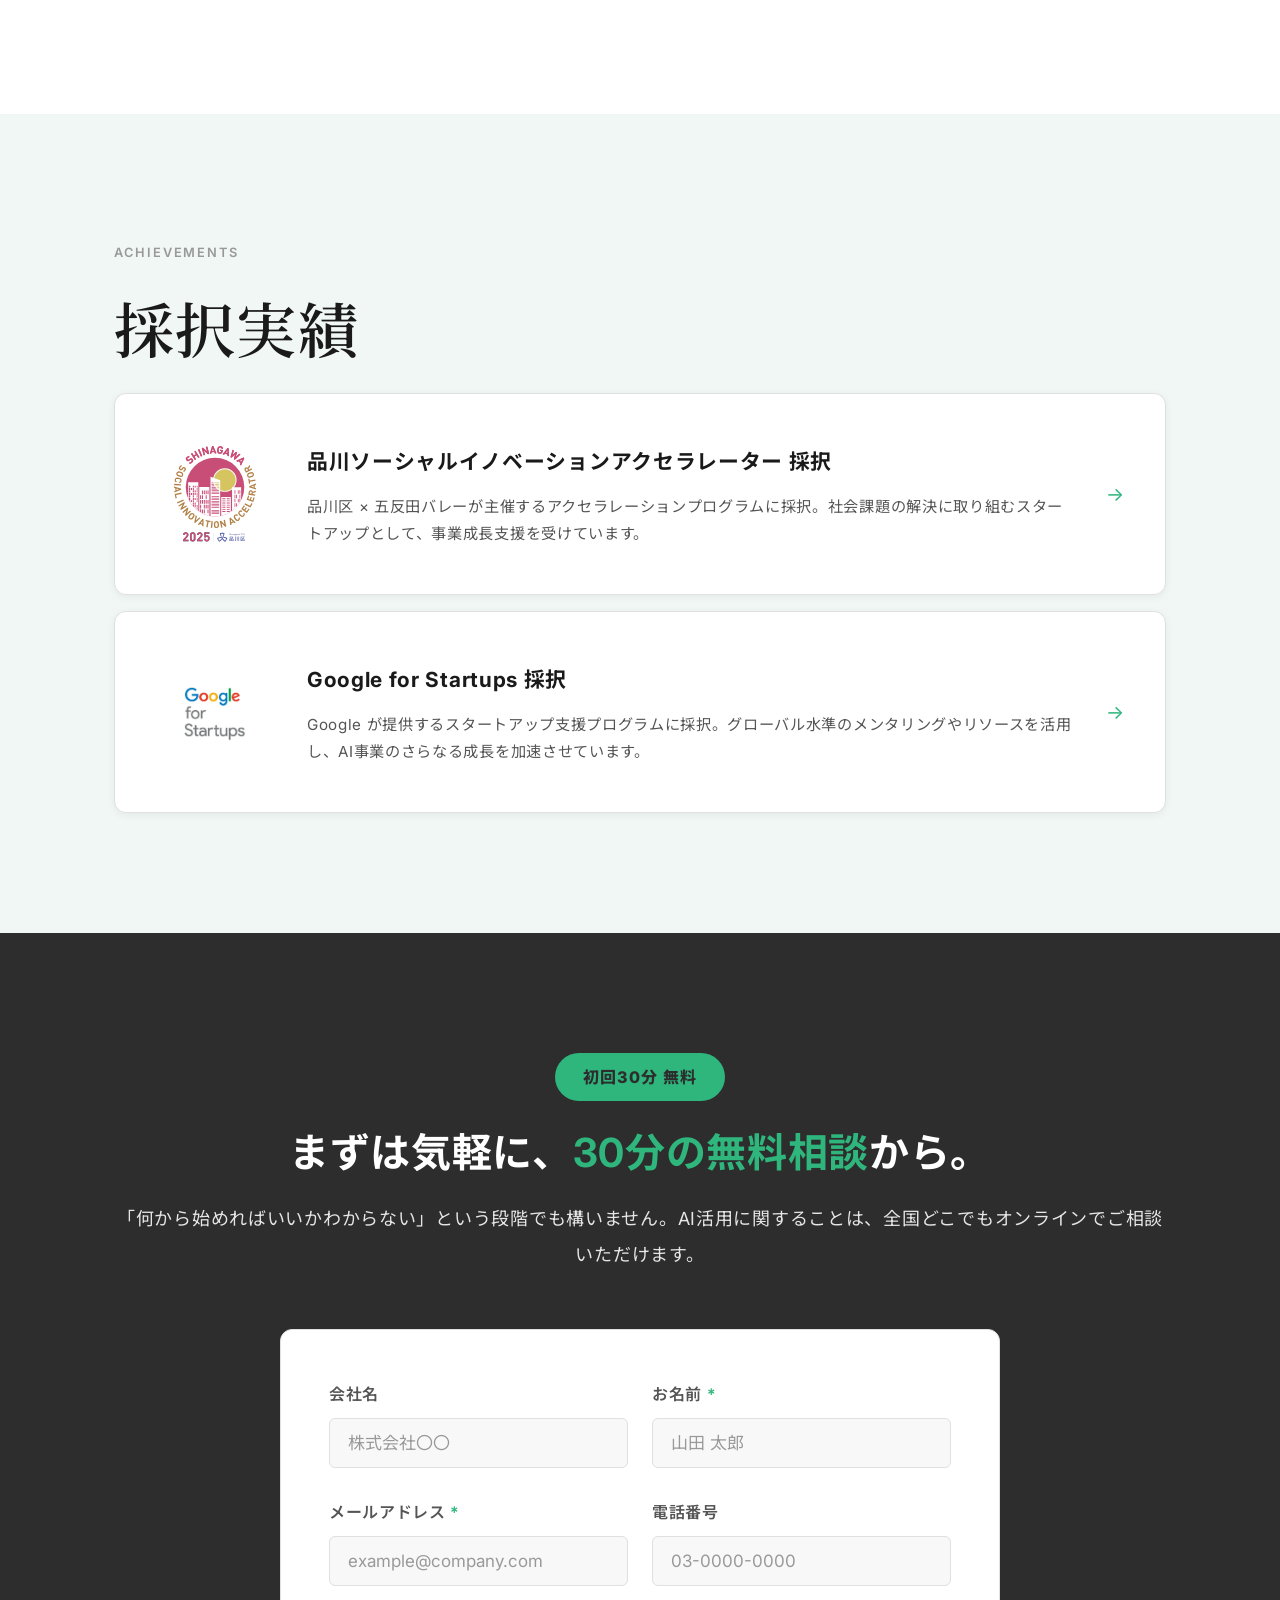
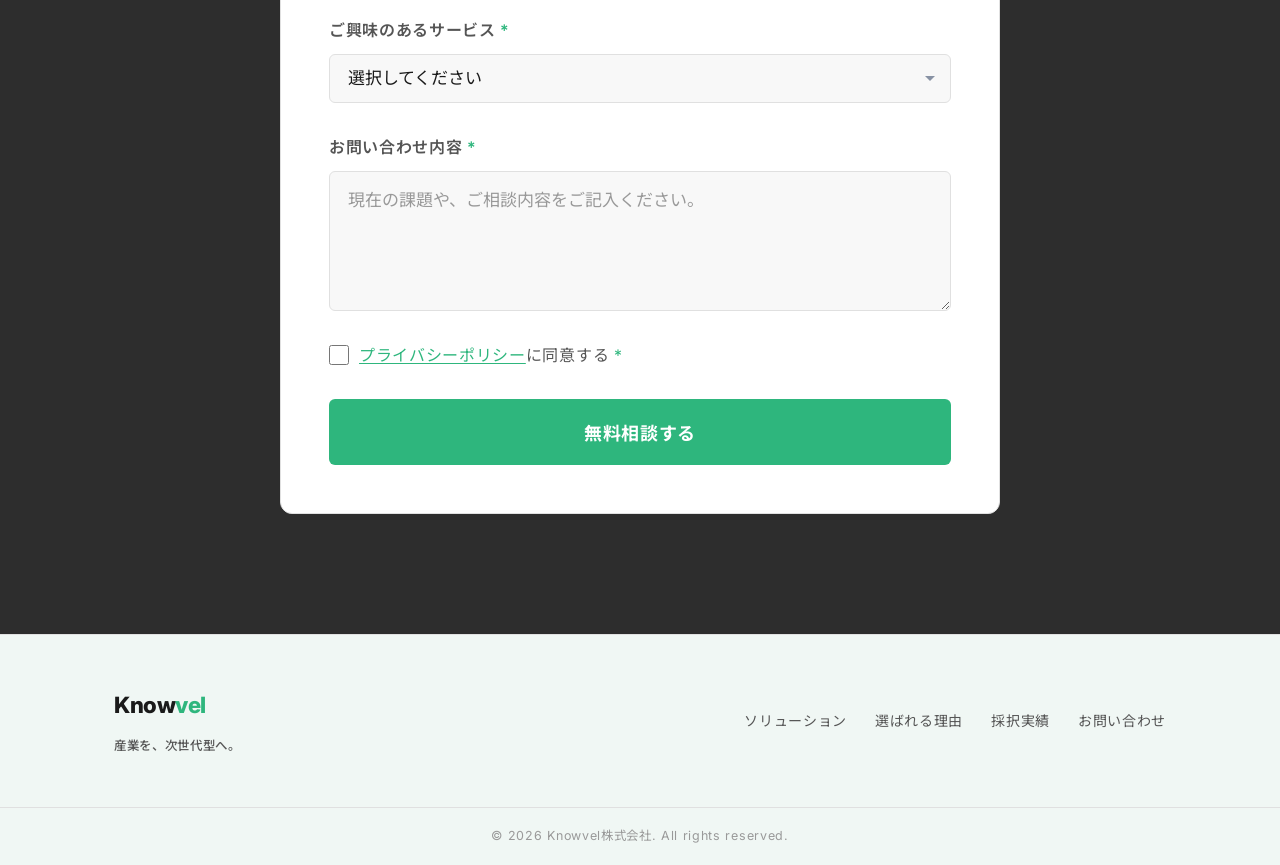
==== commit 3f083b59: "deploy: knowvel-co-jp/corporate-site-src@365fc47e53171b86c21b2532c2863d521f7a831f" ====
--- a/index.html
+++ b/index.html
@@ -4,38 +4,57 @@
     <meta charset="UTF-8" />
     <link rel="icon" type="image/svg+xml" href="/favicon.svg" />
     <meta name="viewport" content="width=device-width, initial-scale=1.0" />
-    <meta name="description" content="Knowvel - AIで業務を再設計し、企業の可能性を解放する。戦略・設計・実装・運用を一気通貫で担い、確実に「動くもの」を本番に届けます。" />
+    <meta name="description" content="Knowvel株式会社 - AIで業務を再設計し、企業の可能性を解放する。戦略・設計・実装・運用を一気通貫で担い、確実に「動くもの」を本番に届けます。" />
+    <meta name="author" content="Knowvel株式会社" />
     <meta name="robots" content="index, follow, max-image-preview:large" />
     <link rel="canonical" href="https://knowvel.co.jp/" />
-    <title>Knowvel | AIで業務を再設計し、企業の可能性を解放する</title>
+    <title>Knowvel株式会社 | AIで業務を再設計し、企業の可能性を解放する</title>
     <meta property="og:type" content="website" />
-    <meta property="og:site_name" content="Knowvel" />
+    <meta property="og:site_name" content="Knowvel株式会社" />
     <meta property="og:locale" content="ja_JP" />
     <meta property="og:url" content="https://knowvel.co.jp/" />
-    <meta property="og:title" content="Knowvel | AIで業務を再設計し、企業の可能性を解放する" />
-    <meta property="og:description" content="AIで業務を再設計し、企業の可能性を解放する。中小企業からエンタープライズまで、生成AIの導入・業務自動化・カスタムAI開発を全国オンラインで支援します。" />
+    <meta property="og:title" content="Knowvel株式会社 | AIで業務を再設計し、企業の可能性を解放する" />
+    <meta property="og:description" content="Knowvel株式会社 - AIで業務を再設計し、企業の可能性を解放する。中小企業からエンタープライズまで、生成AIの導入・業務自動化・カスタムAI開発を全国オンラインで支援します。" />
     <meta property="og:image" content="https://knowvel.co.jp/hero-bg.jpg" />
     <meta name="twitter:card" content="summary_large_image" />
-    <meta name="twitter:title" content="Knowvel | AIで業務を再設計し、企業の可能性を解放する" />
-    <meta name="twitter:description" content="AIで業務を再設計し、企業の可能性を解放する。中小企業からエンタープライズまで全国オンライン対応。" />
+    <meta name="twitter:title" content="Knowvel株式会社 | AIで業務を再設計し、企業の可能性を解放する" />
+    <meta name="twitter:description" content="Knowvel株式会社 - AIで業務を再設計し、企業の可能性を解放する。中小企業からエンタープライズまで全国オンライン対応。" />
     <meta name="twitter:image" content="https://knowvel.co.jp/hero-bg.jpg" />
     <script type="application/ld+json">
       {
         "@context": "https://schema.org",
-        "@type": "Organization",
-        "name": "Knowvel株式会社",
-        "alternateName": "Knowvel",
-        "url": "https://knowvel.co.jp/",
-        "logo": "https://knowvel.co.jp/favicon.svg",
-        "description": "AIで業務を再設計し、企業の可能性を解放するAIスタートアップ。生成AIの導入・業務自動化・カスタムAI開発を、中小企業からエンタープライズまで全国オンラインで支援します。",
-        "areaServed": { "@type": "Country", "name": "日本" },
-        "knowsAbout": ["生成AI", "AI導入支援", "業務自動化", "カスタムAI開発", "LLM", "AIエージェント", "ローカルLLM"]
+        "@graph": [
+          {
+            "@type": "Organization",
+            "@id": "https://knowvel.co.jp/#organization",
+            "name": "Knowvel株式会社",
+            "legalName": "Knowvel株式会社",
+            "alternateName": "Knowvel",
+            "url": "https://knowvel.co.jp/",
+            "logo": {
+              "@type": "ImageObject",
+              "url": "https://knowvel.co.jp/favicon.svg"
+            },
+            "description": "生成AIの導入・業務自動化・カスタムAI開発を支援するAIスタートアップです。",
+            "areaServed": { "@type": "Country", "name": "日本" },
+            "knowsAbout": ["生成AI", "AI導入支援", "業務自動化", "カスタムAI開発", "LLM", "AIエージェント", "ローカルLLM"]
+          },
+          {
+            "@type": "WebSite",
+            "@id": "https://knowvel.co.jp/#website",
+            "url": "https://knowvel.co.jp/",
+            "name": "Knowvel株式会社",
+            "alternateName": "Knowvel",
+            "publisher": { "@id": "https://knowvel.co.jp/#organization" },
+            "inLanguage": "ja-JP"
+          }
+        ]
       }
     </script>
     <link rel="preconnect" href="https://fonts.googleapis.com" />
     <link rel="preconnect" href="https://fonts.gstatic.com" crossorigin />
     <link href="https://fonts.googleapis.com/css2?family=Noto+Sans+JP:wght@300;400;500;700;900&family=Noto+Serif+JP:wght@400;500;600;700;900&family=Inter:wght@300;400;500;600;700;800&display=swap" rel="stylesheet" />
-    <script type="module" crossorigin src="/assets/main-Ba6clP1d.js"></script>
+    <script type="module" crossorigin src="/assets/main-BeolQ2Vb.js"></script>
     <link rel="modulepreload" crossorigin href="/assets/tokens-DXA6CngG.js">
     <link rel="modulepreload" crossorigin href="/assets/Contact-CupIIXCW.js">
     <link rel="stylesheet" crossorigin href="/assets/tokens-SiWY6lif.css">
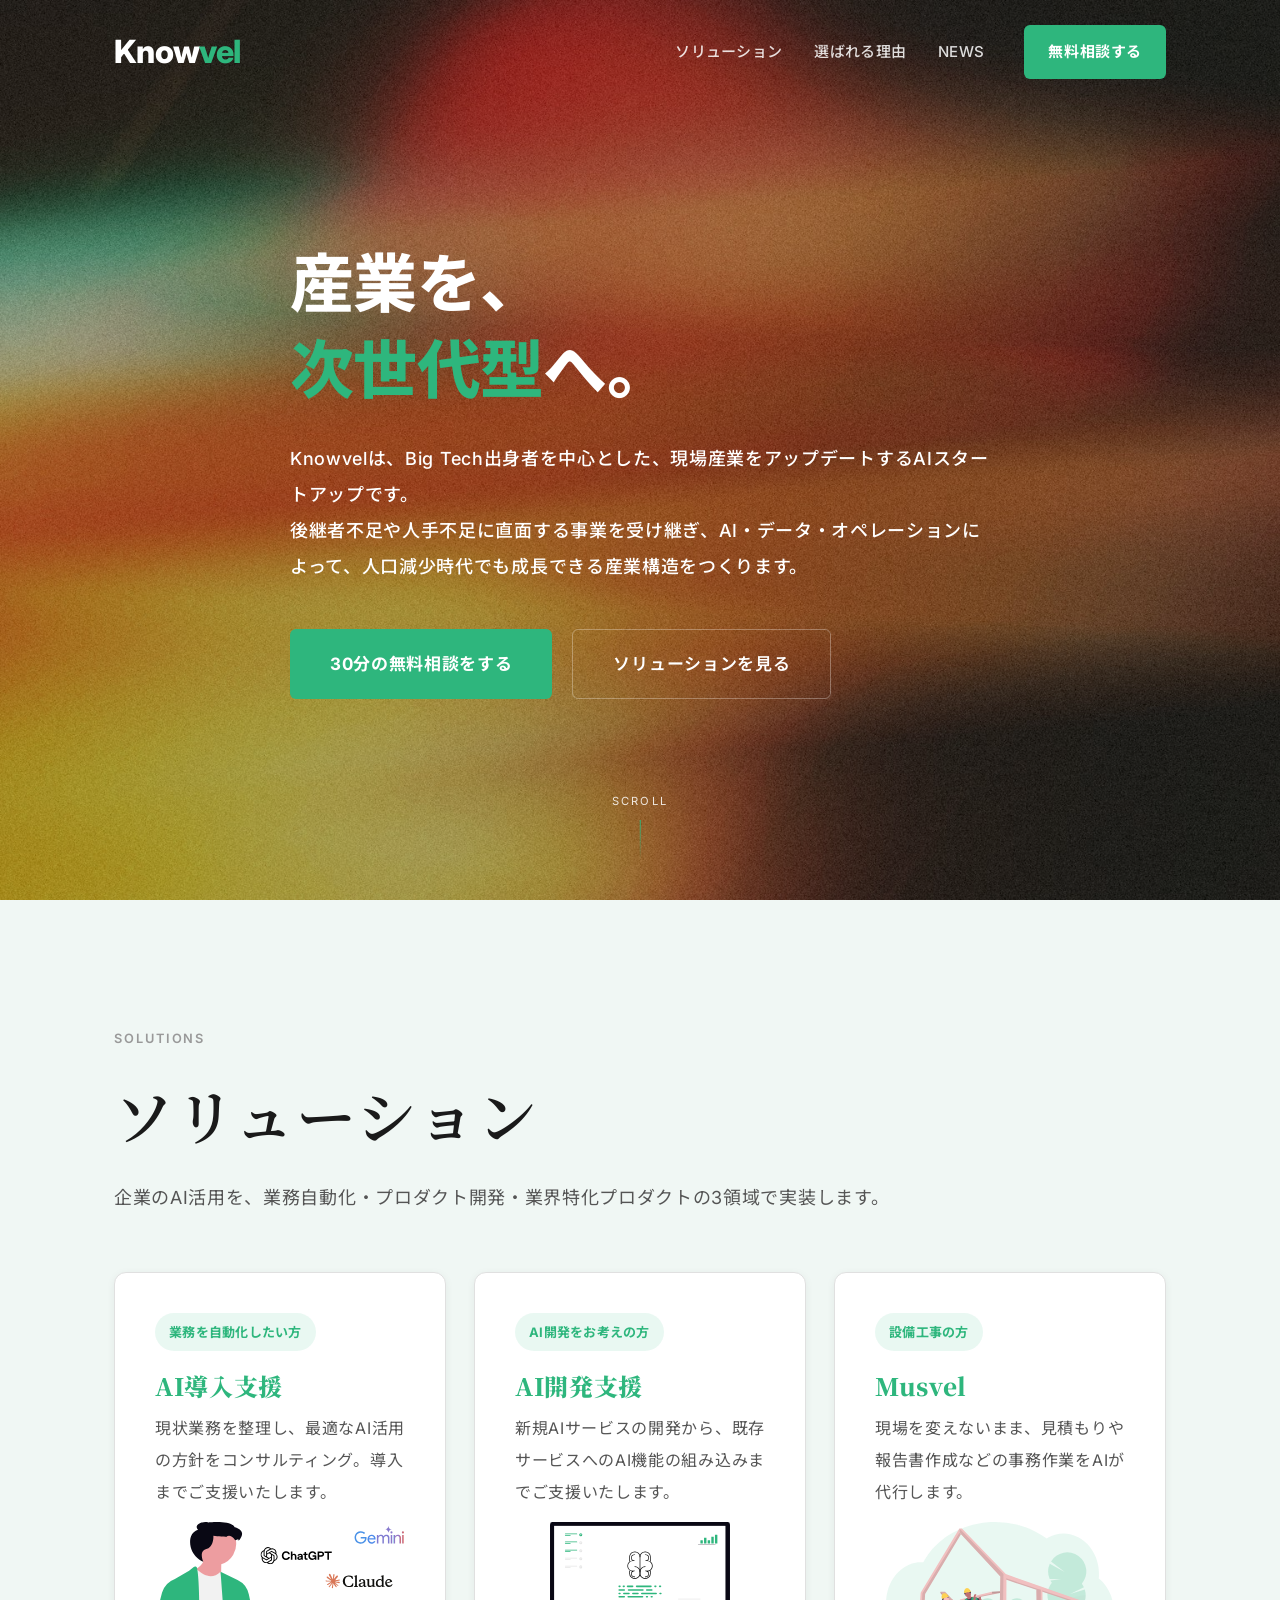
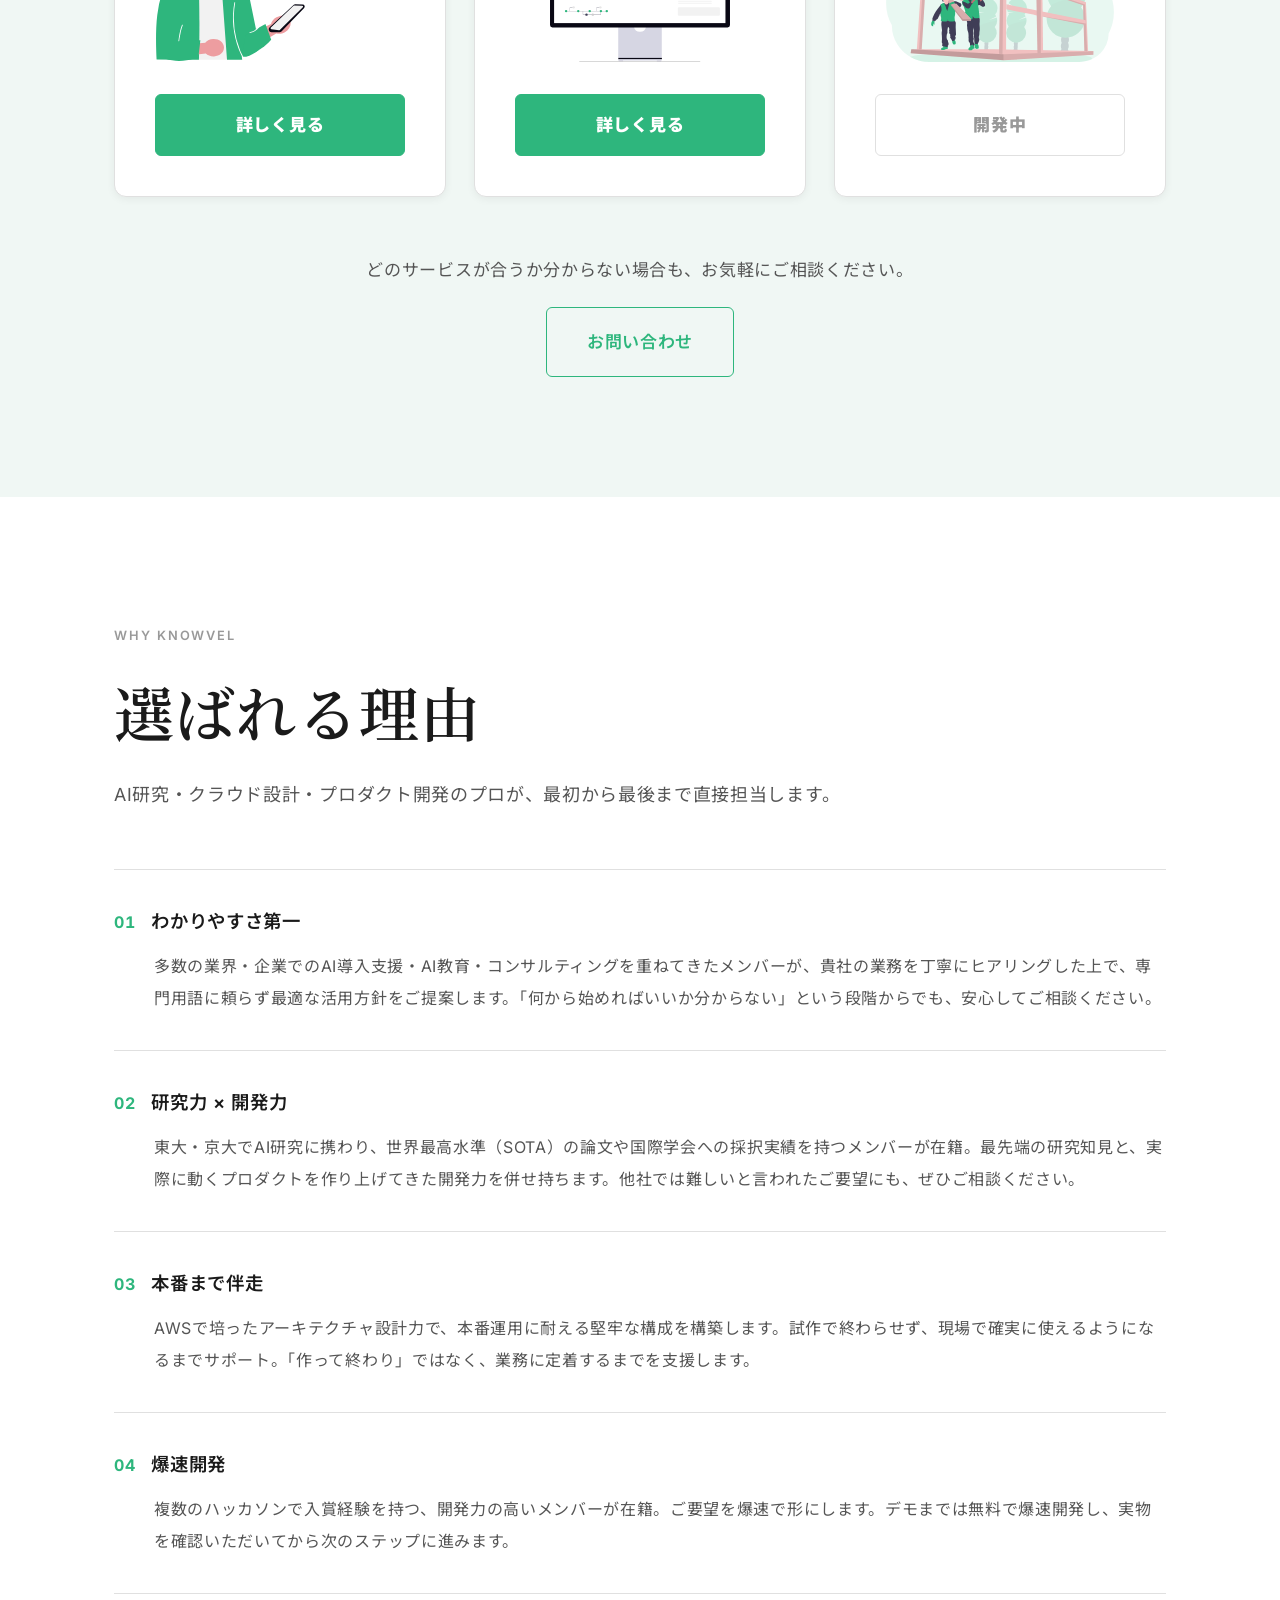
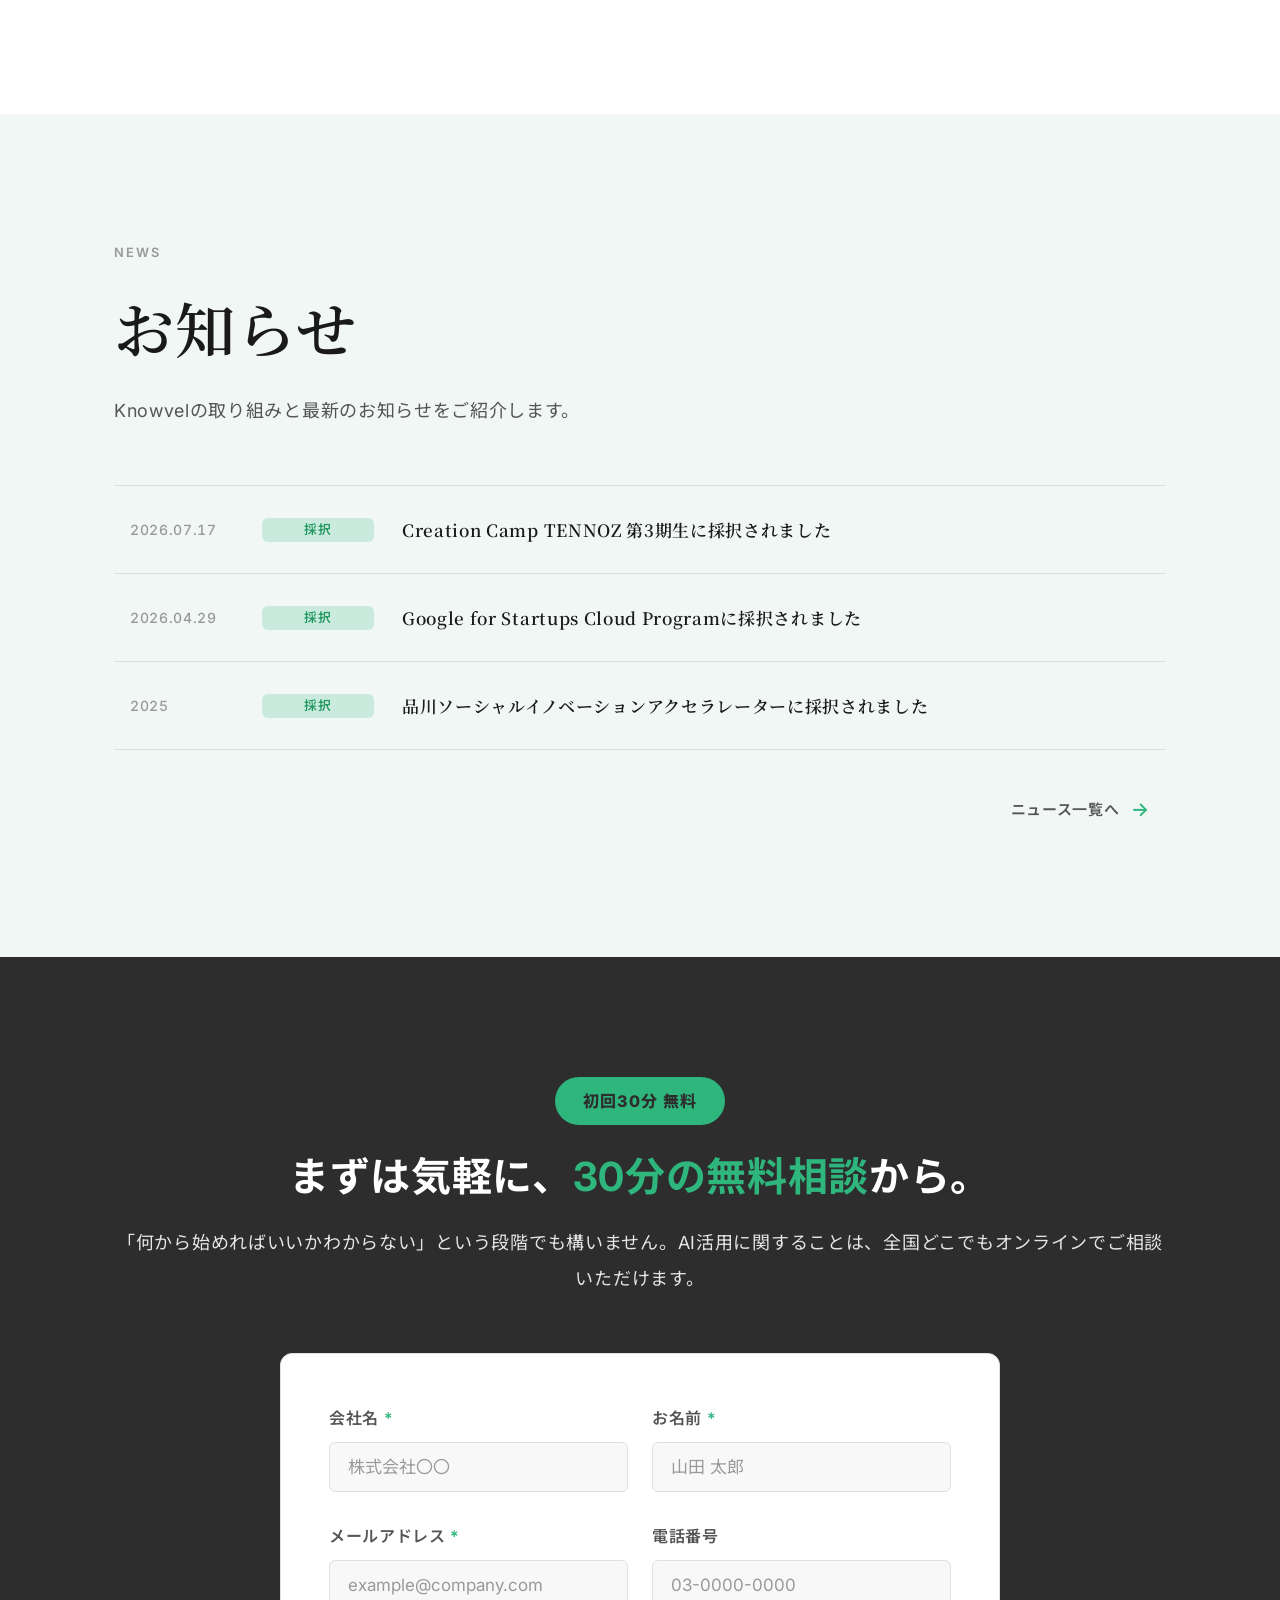
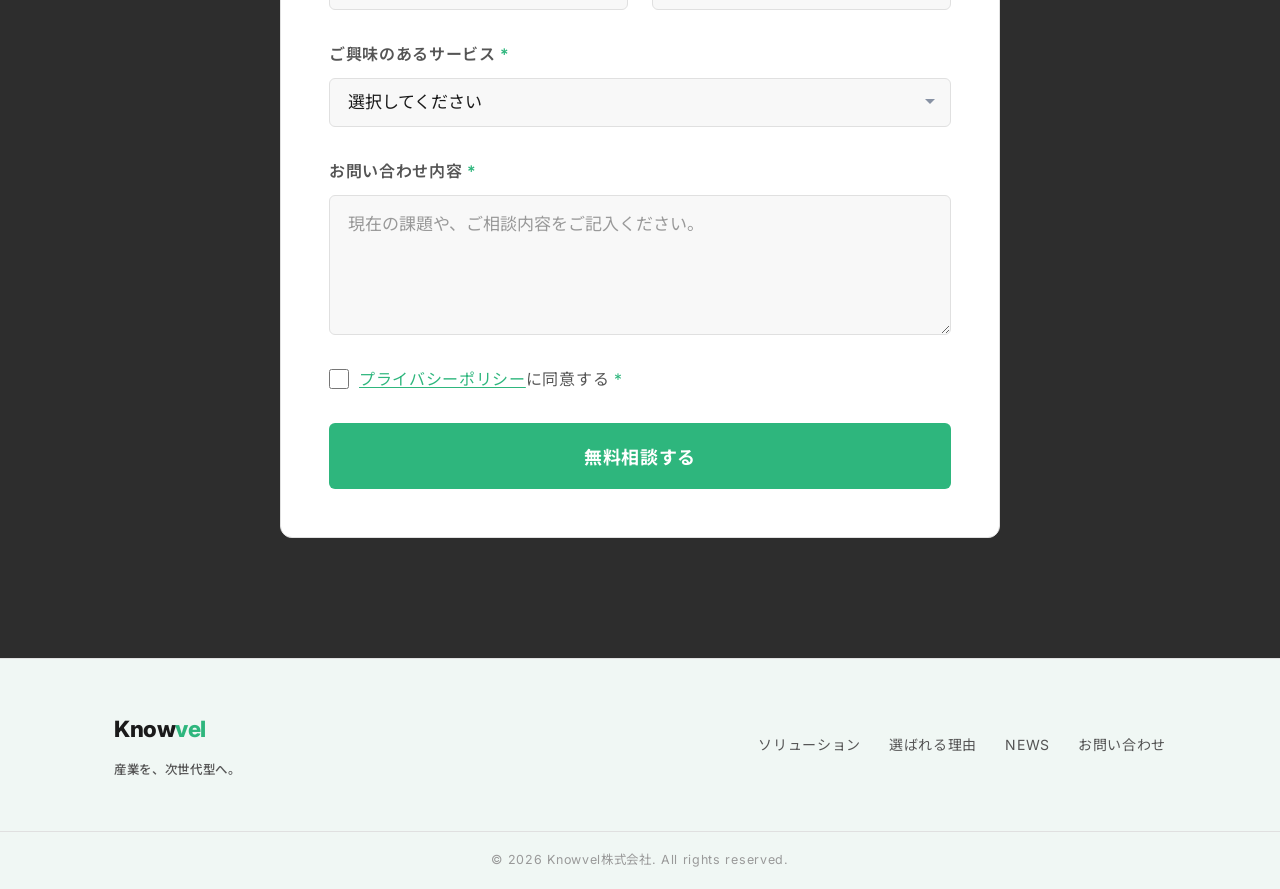
==== commit b0da278c: "deploy: knowvel-co-jp/corporate-site-src@51409d2429e126e284e38c608d74e49795c6f736" ====
--- a/index.html
+++ b/index.html
@@ -54,12 +54,14 @@
     <link rel="preconnect" href="https://fonts.googleapis.com" />
     <link rel="preconnect" href="https://fonts.gstatic.com" crossorigin />
     <link href="https://fonts.googleapis.com/css2?family=Noto+Sans+JP:wght@300;400;500;700;900&family=Noto+Serif+JP:wght@400;500;600;700;900&family=Inter:wght@300;400;500;600;700;800&display=swap" rel="stylesheet" />
-    <script type="module" crossorigin src="/assets/main-BeolQ2Vb.js"></script>
-    <link rel="modulepreload" crossorigin href="/assets/tokens-DXA6CngG.js">
-    <link rel="modulepreload" crossorigin href="/assets/Contact-CupIIXCW.js">
-    <link rel="stylesheet" crossorigin href="/assets/tokens-SiWY6lif.css">
+    <script type="module" crossorigin src="/assets/main-DxJlLp6k.js"></script>
+    <link rel="modulepreload" crossorigin href="/assets/tokens-TX-ljkbm.js">
+    <link rel="modulepreload" crossorigin href="/assets/Footer-x5H8AwJ6.js">
+    <link rel="modulepreload" crossorigin href="/assets/Contact-B3kFlhum.js">
+    <link rel="stylesheet" crossorigin href="/assets/tokens-DaxaaCDB.css">
+    <link rel="stylesheet" crossorigin href="/assets/Footer-i7f93PU4.css">
     <link rel="stylesheet" crossorigin href="/assets/Contact-CGRRz7zk.css">
-    <link rel="stylesheet" crossorigin href="/assets/main-BSu1HHNQ.css">
+    <link rel="stylesheet" crossorigin href="/assets/main-CnCIlW0x.css">
   </head>
   <body>
     <div id="root"></div>
--- a/assets/tokens-DaxaaCDB.css
+++ b/assets/tokens-DaxaaCDB.css
@@ -0,0 +1 @@
+:root{--bg-primary: #ffffff;--bg-secondary: #f0f7f4;--bg-dark: #2d2d2d;--bg-card: #ffffff;--bg-card-hover: #f8faf9;--accent: #2EB67D;--accent-light: rgba(46, 182, 125, .1);--accent-soft: rgba(46, 182, 125, .2);--accent-dark: #249963;--accent-cyan: #2EB67D;--text-primary: #1a1a1a;--text-secondary: #555555;--text-muted: #999999;--text-on-dark: #ffffff;--border-color: #e0e0e0;--border-accent: rgba(46, 182, 125, .3);--shadow-sm: 0 2px 8px rgba(0, 0, 0, .06);--shadow-md: 0 4px 16px rgba(0, 0, 0, .08);--shadow-lg: 0 8px 32px rgba(0, 0, 0, .1);--radius-sm: 6px;--radius-md: 12px;--radius-lg: 16px;--font-sans: "Inter", "Noto Sans JP", sans-serif;--font-serif: "Noto Serif JP", serif}*,*:before,*:after{box-sizing:border-box;margin:0;padding:0}html{scroll-behavior:smooth;font-size:16px}body{font-family:var(--font-sans);background-color:var(--bg-primary);color:var(--text-primary);font-size:1.0625rem;line-height:2;letter-spacing:.04em;-webkit-font-smoothing:antialiased;-moz-osx-font-smoothing:grayscale;overflow-x:hidden}a{color:inherit;text-decoration:none}img{max-width:100%}::-webkit-scrollbar{width:6px}::-webkit-scrollbar-track{background:var(--bg-primary)}::-webkit-scrollbar-thumb{background:var(--accent);border-radius:3px}.section{padding:120px 0;position:relative}.container{max-width:1100px;margin:0 auto;padding:0 24px}.section-label{display:inline-block;font-size:.8rem;font-weight:600;color:var(--text-muted);letter-spacing:.15em;text-transform:uppercase;margin-bottom:20px;font-family:Inter,sans-serif}.section-title{font-family:var(--font-serif);font-size:clamp(2.5rem,5vw,3.75rem);font-weight:600;line-height:1.4;letter-spacing:.02em;color:var(--text-primary);margin-bottom:24px}.section-subtitle{font-size:1.125rem;color:var(--text-secondary);margin-bottom:56px;line-height:2}.btn-primary{display:inline-flex;align-items:center;gap:8px;background:var(--accent);color:#fff;font-weight:700;font-size:1.0625rem;padding:18px 40px;border-radius:var(--radius-sm);border:none;cursor:pointer;transition:all .25s ease;font-family:var(--font-sans);letter-spacing:.04em}.btn-primary:hover{background:var(--accent-dark);transform:translateY(-2px);box-shadow:0 8px 24px #2eb67d4d}.btn-outline{display:inline-flex;align-items:center;gap:8px;background:transparent;color:var(--accent);font-weight:600;font-size:1.0625rem;padding:17px 40px;border-radius:var(--radius-sm);border:1.5px solid var(--accent);cursor:pointer;transition:all .25s ease;font-family:var(--font-sans);letter-spacing:.04em}.btn-outline:hover{background:var(--accent-light);transform:translateY(-2px)}.card{background:var(--bg-card);border:1px solid var(--border-color);border-radius:var(--radius-md);padding:36px;transition:all .3s ease;box-shadow:var(--shadow-sm)}.card:hover{border-color:var(--border-accent);transform:translateY(-2px);box-shadow:var(--shadow-md)}.grid-2{display:grid;grid-template-columns:repeat(2,1fr);gap:28px}.grid-3{display:grid;grid-template-columns:repeat(3,1fr);gap:28px}.text-accent{color:var(--accent)}.text-secondary{color:var(--text-secondary)}@keyframes fadeInUp{0%{opacity:0;transform:translateY(30px)}to{opacity:1;transform:translateY(0)}}@keyframes fadeIn{0%{opacity:0}to{opacity:1}}.fade-in-up{animation:fadeInUp .6s ease forwards}.divider{border:none;border-top:1px solid var(--border-color);margin:0}@media(max-width:1024px){.grid-3{grid-template-columns:repeat(2,1fr)}}@media(max-width:768px){.section{padding:80px 0}.grid-2,.grid-3{grid-template-columns:1fr}}
--- a/assets/Footer-i7f93PU4.css
+++ b/assets/Footer-i7f93PU4.css
@@ -0,0 +1 @@
+.navbar{position:fixed;top:0;left:0;right:0;z-index:100;padding:20px 0;transition:all .3s ease;background:transparent}.navbar--scrolled,.navbar--solid{background:#fffffff7;-webkit-backdrop-filter:blur(12px);backdrop-filter:blur(12px);padding:14px 0;box-shadow:0 1px 8px #0000000f}.navbar:not(.navbar--scrolled):not(.navbar--solid) .navbar__logo{color:#fff}.navbar:not(.navbar--scrolled):not(.navbar--solid) .navbar__link{color:#ffffffd9}.navbar:not(.navbar--scrolled):not(.navbar--solid) .navbar__link:hover{color:#fff}.navbar:not(.navbar--scrolled):not(.navbar--solid) .navbar__hamburger span{background:#fff}.navbar__inner{display:flex;align-items:center;justify-content:space-between}.navbar__logo{font-size:2rem;font-weight:800;color:var(--text-primary);letter-spacing:-.02em;font-family:Inter,sans-serif}.navbar__logo span{color:var(--accent)}.navbar__nav{display:flex;align-items:center;gap:32px}.navbar__link{font-size:.9375rem;font-weight:500;color:var(--text-secondary);transition:color .2s ease;letter-spacing:.02em}.navbar__link:hover{color:var(--accent)}.navbar__cta{font-size:.9375rem!important;padding:12px 24px!important;margin-left:8px}.navbar__hamburger{display:none;flex-direction:column;gap:5px;background:none;border:none;cursor:pointer;padding:4px}.navbar__hamburger span{display:block;width:24px;height:2px;background:var(--text-primary);border-radius:2px;transition:all .3s ease}.navbar__hamburger--open span:nth-child(1){transform:translateY(7px) rotate(45deg)}.navbar__hamburger--open span:nth-child(2){opacity:0}.navbar__hamburger--open span:nth-child(3){transform:translateY(-7px) rotate(-45deg)}@media(max-width:900px){.navbar__hamburger{display:flex}.navbar__nav{display:none;position:fixed;top:64px;left:0;right:0;background:var(--bg-primary);border-bottom:1px solid var(--border-color);flex-direction:column;align-items:flex-start;padding:24px;gap:20px;box-shadow:var(--shadow-md)}.navbar__nav--open{display:flex}.navbar__link{font-size:1.0625rem}.navbar__cta{width:100%;text-align:center;margin-left:0}}.footer{background:var(--bg-secondary);border-top:1px solid var(--border-color)}.footer__inner{display:flex;align-items:center;justify-content:space-between;gap:40px;padding-top:48px;padding-bottom:48px;flex-wrap:wrap}.footer__logo{font-size:1.4rem;font-weight:800;font-family:Inter,sans-serif;color:var(--text-primary);letter-spacing:-.02em;margin-bottom:6px}.footer__logo span{color:var(--accent)}.footer__tagline{font-size:.78rem;color:var(--text-secondary);font-weight:500}.footer__nav{display:flex;gap:28px;flex-wrap:wrap}.footer__nav a{font-size:.875rem;color:var(--text-secondary);transition:color .2s ease}.footer__nav a:hover{color:var(--accent)}.footer__bottom{border-top:1px solid var(--border-color);padding:16px 0}.footer__copy{font-size:.78rem;color:var(--text-muted);text-align:center}@media(max-width:900px){.footer__inner{flex-direction:column;align-items:flex-start;gap:32px}}
--- a/assets/main-CnCIlW0x.css
+++ b/assets/main-CnCIlW0x.css
@@ -0,0 +1 @@
+.hero{min-height:100vh;display:flex;flex-direction:column;justify-content:center;position:relative;overflow:hidden;padding:120px 0 80px;background:#111;color:#fff}.hero__bg{position:absolute;inset:0;pointer-events:none;overflow:hidden}.hero__bg-image{position:absolute;inset:0;background:url(/hero-bg.jpg) center / cover no-repeat;opacity:1}.hero__bg-overlay{position:absolute;inset:0;background:#0000004d}.hero__inner{position:relative;z-index:1}.hero__content{max-width:700px}.hero__campaign-banner{display:inline-flex;align-items:center;gap:12px;background:#2eb67d1a;border:1px solid rgba(46,182,125,.3);border-radius:40px;padding:8px 20px 8px 8px;margin-bottom:28px;transition:all .25s ease;cursor:pointer}.hero__campaign-banner:hover{background:#2eb67d2e;border-color:#2eb67d80}.hero__campaign-badge{font-size:.75rem;font-weight:800;letter-spacing:.06em;color:#111;background:var(--accent);padding:4px 12px;border-radius:40px;white-space:nowrap}.hero__campaign-text{font-size:.875rem;color:#fff;font-weight:500}.hero__eyebrow{font-size:.9rem;font-weight:600;letter-spacing:.2em;color:var(--accent);margin-bottom:28px;font-family:Inter,sans-serif;text-transform:uppercase}.hero__title{font-size:clamp(2.5rem,5.5vw,4rem);font-weight:800;line-height:1.35;letter-spacing:-.01em;margin-bottom:28px;color:#fff}.hero__title .text-accent{color:var(--accent);-webkit-text-fill-color:var(--accent)}.hero__desc{font-size:1.125rem;font-weight:500;color:#fff;line-height:2;margin-bottom:44px}.hero__desc:not(:last-of-type){margin-bottom:0}.hero__actions{display:flex;gap:20px;flex-wrap:wrap}.hero__actions .btn-outline{color:#fff;border-color:#ffffff4d}.hero__actions .btn-outline:hover{background:#ffffff14;border-color:#ffffff80}.hero__scroll-indicator{position:absolute;bottom:40px;left:50%;transform:translate(-50%);display:flex;flex-direction:column;align-items:center;gap:8px;opacity:1}.hero__scroll-indicator span{font-size:.7rem;letter-spacing:.2em;text-transform:uppercase;color:#ffffffd9}.hero__fade{opacity:0;transform:translateY(20px);animation:heroFadeIn .8s ease forwards}@keyframes heroFadeIn{to{opacity:1;transform:translateY(0)}}.hero__scroll-line{width:1px;height:40px;background:linear-gradient(to bottom,var(--accent),transparent)}@media(max-width:768px){.hero__desc br{display:none}.hero__actions{flex-direction:column}.hero__scroll-indicator{display:none}}.services{background:var(--bg-secondary)}.services__list{display:grid;grid-template-columns:repeat(3,1fr);grid-template-rows:auto auto auto 1fr auto;gap:28px;margin-top:8px}.services__card{grid-row:span 5;display:grid;grid-template-rows:subgrid;row-gap:0;padding:40px;text-decoration:none}.services__badge{justify-self:start;font-size:.8125rem;font-weight:700;letter-spacing:.02em;padding:6px 14px;background:var(--accent-light);border-radius:20px;color:var(--accent)}.services__title{margin-top:18px;font-family:var(--font-serif);font-size:1.5rem;font-weight:900;color:var(--accent);line-height:1.4}.services__desc{margin-top:10px;font-size:1rem;color:var(--text-secondary);line-height:2}.services__illust-wrap{width:100%;display:flex;justify-content:center;align-self:end}.services__illust{width:auto;max-width:100%;height:140px;object-fit:contain;margin:14px 0}.services__link{margin-top:18px;display:block;width:100%;text-align:center;padding:13px 20px;background:var(--accent);border:1.5px solid var(--accent);border-radius:var(--radius-sm);font-size:1.0625rem;font-weight:900;color:var(--text-on-dark);transition:all .25s ease}.services__card:hover .services__link{background:var(--accent-dark);border-color:var(--accent-dark)}.services__card--coming-soon{cursor:default}.services__card--coming-soon:hover{transform:none;border-color:var(--border-color);box-shadow:var(--shadow-sm)}.services__card--coming-soon .services__link{background:transparent;border-color:var(--border-color);color:var(--text-muted)}.services__card--coming-soon:hover .services__link{background:transparent;border-color:var(--border-color)}.services__cta{margin-top:56px;text-align:center;display:flex;flex-direction:column;align-items:center;gap:20px}.services__cta p{font-size:1.0625rem;color:var(--text-secondary)}@media(max-width:1024px){.services__list{grid-template-columns:repeat(2,1fr)}}@media(max-width:768px){.services__list{grid-template-columns:1fr}}.features{background:var(--bg-primary)}.features__list{display:flex;flex-direction:column;gap:0;margin-top:8px}.features__item{padding:36px 0;border-bottom:1px solid var(--border-color)}.features__item:first-child{border-top:1px solid var(--border-color)}.features__item-header{display:flex;align-items:baseline;gap:16px;margin-bottom:12px}.features__num{font-family:Inter,sans-serif;font-size:1rem;font-weight:700;color:var(--accent);font-variant-numeric:tabular-nums}.features__title{font-size:1.15rem;font-weight:600;color:var(--text-primary);line-height:1.5}.features__desc{font-size:1rem;color:var(--text-secondary);line-height:2;padding-left:40px}@media(max-width:768px){.features__desc{padding-left:0}}.news{background:var(--bg-secondary)}.news__header{margin-bottom:56px}.news__header .section-subtitle{margin-bottom:0}.news__list{border-top:1px solid var(--border-color)}.news__item{display:grid;grid-template-columns:252px minmax(0,1fr);align-items:center;gap:20px;min-height:88px;padding:20px 16px;border-bottom:1px solid var(--border-color);color:var(--text-primary);text-decoration:none;transition:background .2s ease}.news__item:hover{background:var(--bg-card-hover)}.news__meta{display:grid;grid-template-columns:112px 112px;align-items:center;gap:20px}.news__badge{display:inline-flex;align-items:center;justify-content:center;inline-size:112px;min-height:24px;padding:0 8px;border-radius:var(--radius-sm);background:var(--accent-soft);color:var(--accent-dark);font-size:.8rem;font-weight:600;line-height:1.5}.news__date{font-family:Inter,sans-serif;font-size:.875rem;font-weight:500;color:var(--text-muted);font-variant-numeric:tabular-nums}.news__title{font-family:var(--font-serif);font-size:1.0625rem;font-weight:600;line-height:1.8;color:var(--text-primary)}.news__more{display:flex;justify-content:flex-end;margin-top:32px;padding-right:16px}.news__more-link{display:inline-flex;align-items:center;gap:12px;padding:8px 0;color:var(--text-secondary);font-size:.9375rem;font-weight:600;transition:color .2s ease}.news__more-link:hover{color:var(--accent)}.news__more-arrow{color:var(--accent);font-size:1.2rem;transition:transform .2s ease}.news__more-link:hover .news__more-arrow{transform:translate(4px)}@media(max-width:768px){.news__header{margin-bottom:40px}.news__item{grid-template-columns:1fr;gap:8px;padding:20px 8px}.news__meta{grid-column:1;grid-row:1;display:flex;gap:16px}.news__title{grid-column:1;grid-row:2}.news__more{margin-top:24px;padding-right:8px}}.floating-cta{display:none}@media(max-width:768px){.floating-cta{display:block;position:fixed;bottom:0;left:0;right:0;z-index:100;padding:12px 20px;padding-bottom:calc(12px + env(safe-area-inset-bottom,0px));background:#fffffff2;backdrop-filter:blur(8px);-webkit-backdrop-filter:blur(8px);border-top:1px solid var(--border-color);box-shadow:0 -4px 16px #00000014;animation:floatingSlideUp .3s ease forwards}.floating-cta__btn{display:block;width:100%;text-align:center;padding:14px 24px;font-size:.95rem}@keyframes floatingSlideUp{0%{transform:translateY(100%)}to{transform:translateY(0)}}}
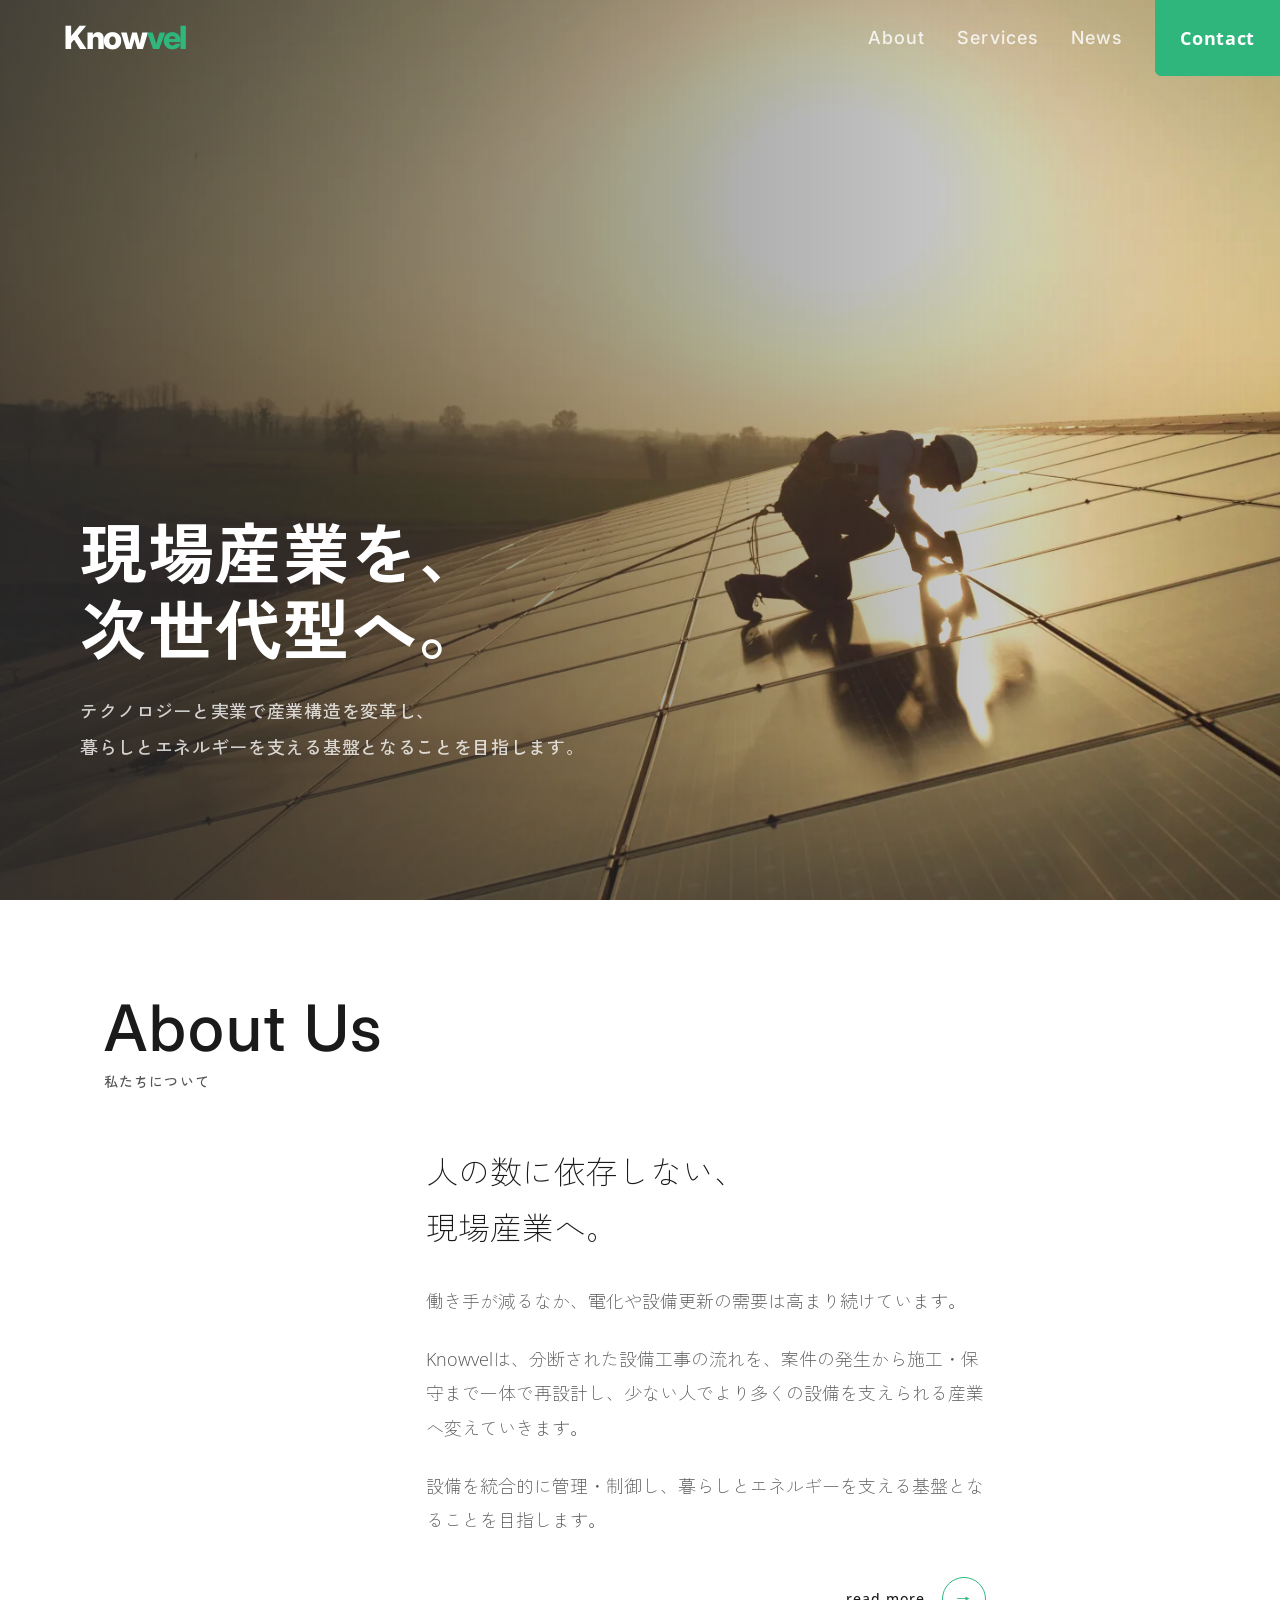
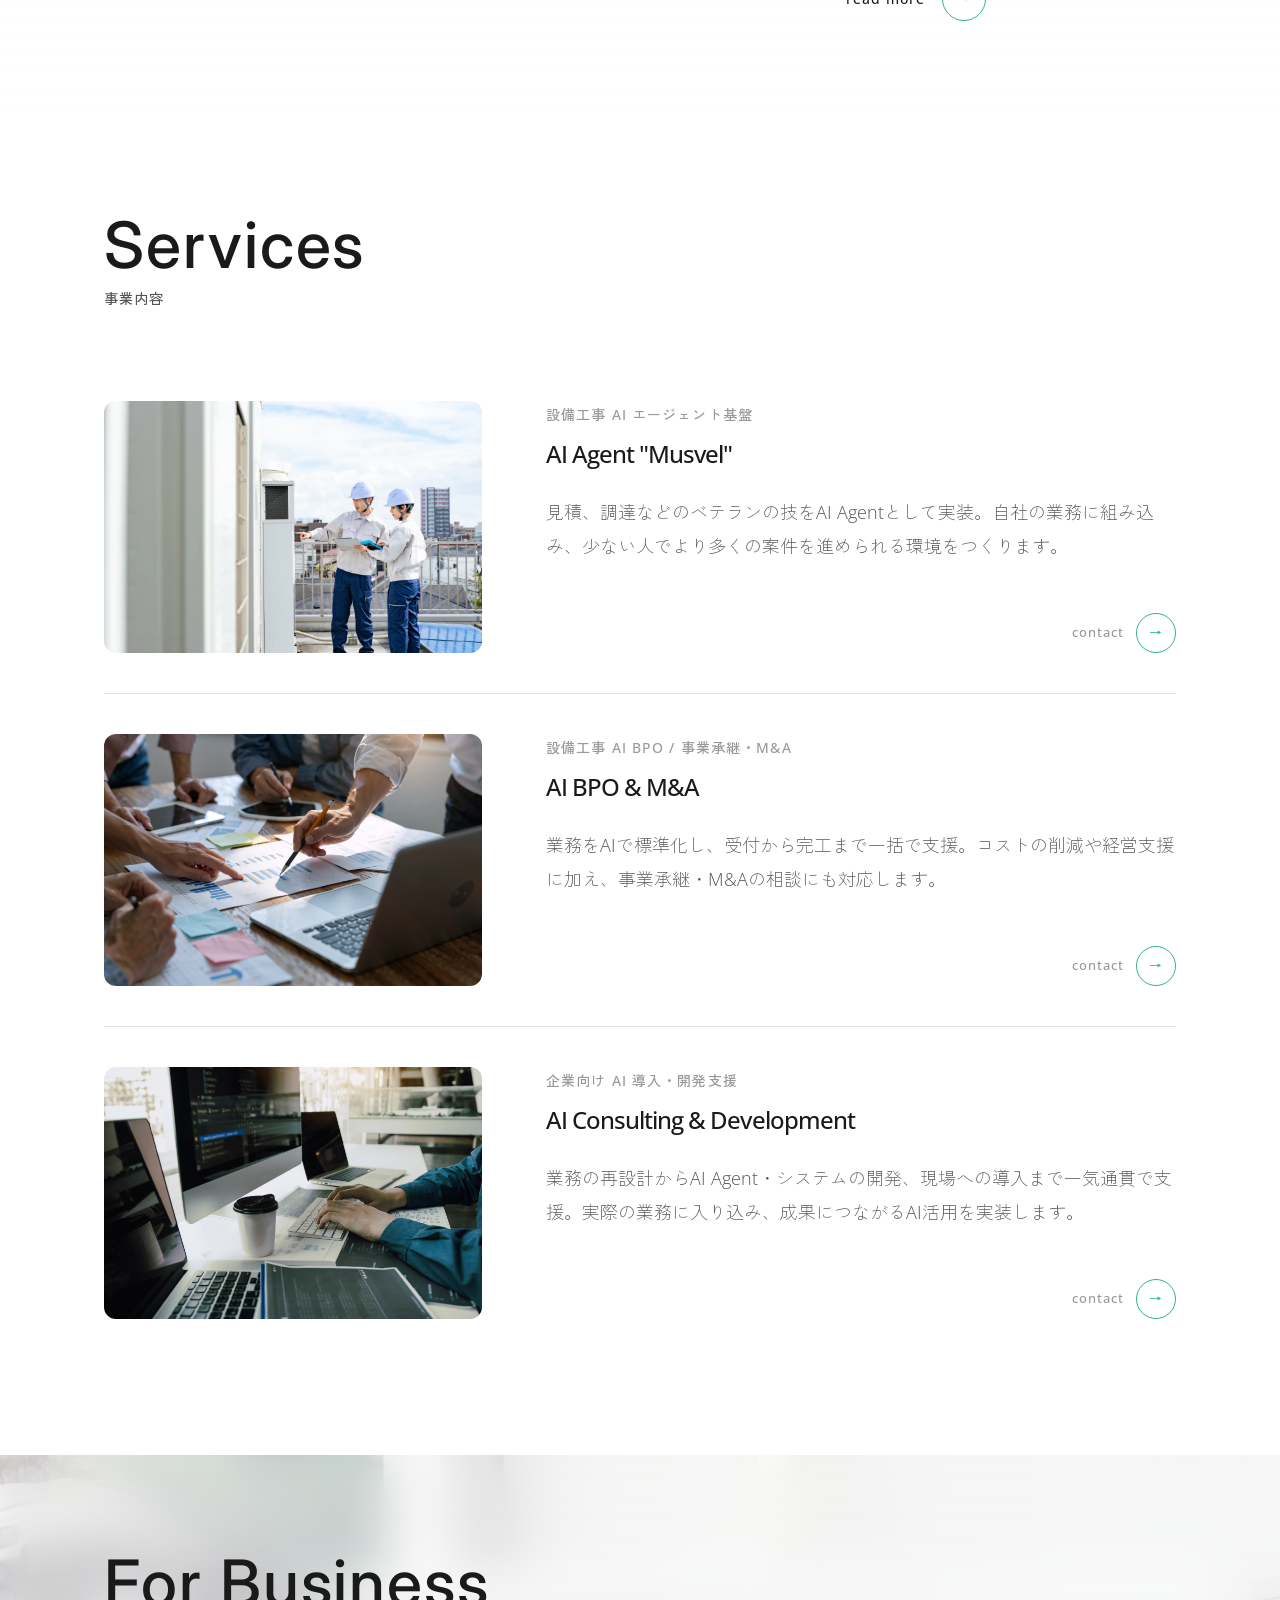
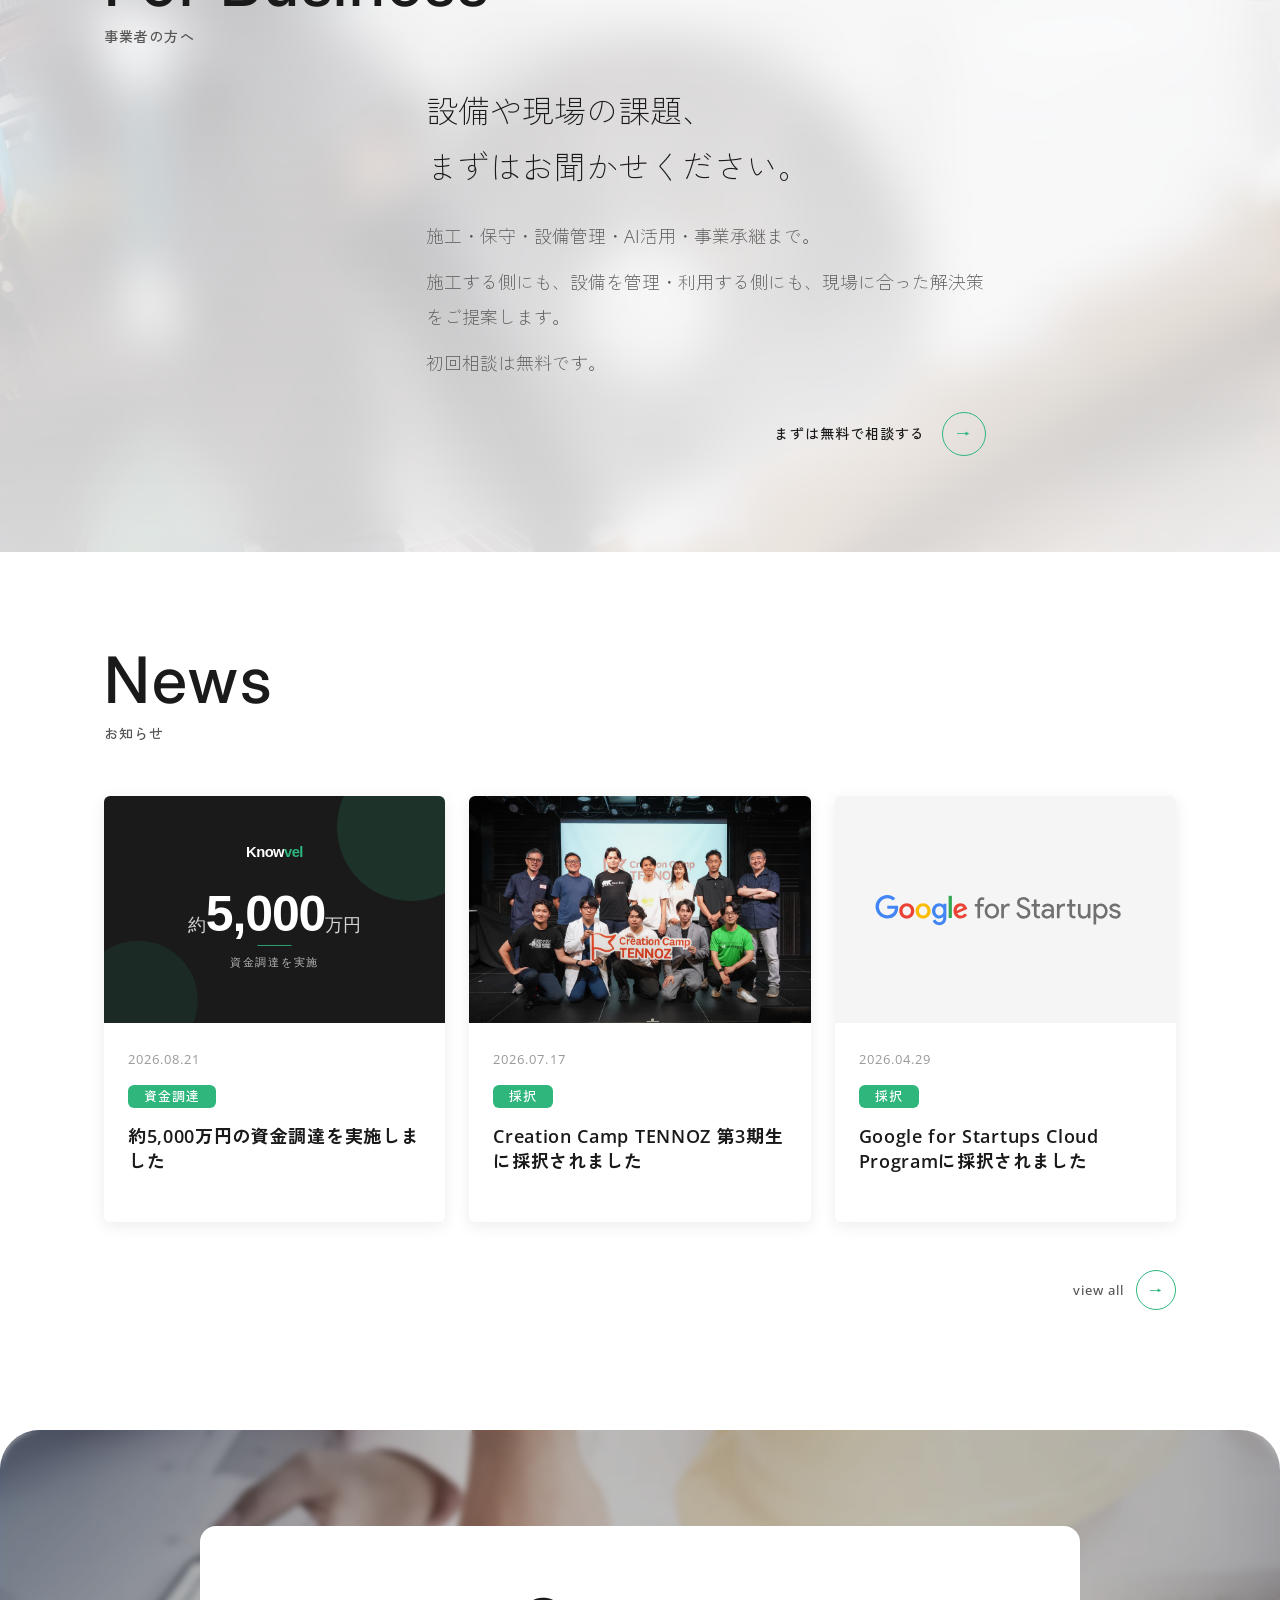
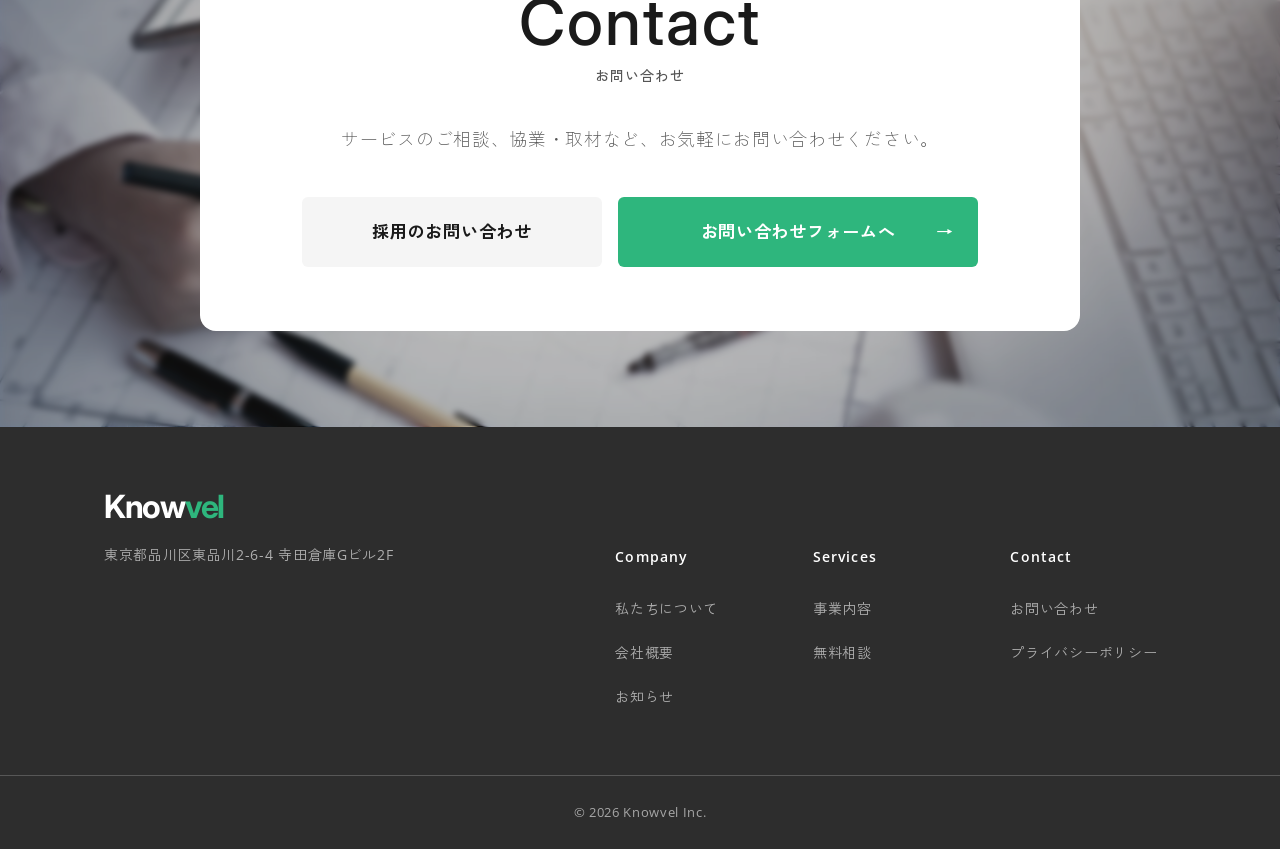
==== commit c43c1baf: "deploy: knowvel-co-jp/corporate-site-src@27db147d5a296ccb27505f5b620e75aaa2d7b735" ====
--- a/index.html
+++ b/index.html
@@ -4,21 +4,21 @@
     <meta charset="UTF-8" />
     <link rel="icon" type="image/svg+xml" href="/favicon.svg" />
     <meta name="viewport" content="width=device-width, initial-scale=1.0" />
-    <meta name="description" content="Knowvel株式会社 - AIで業務を再設計し、企業の可能性を解放する。戦略・設計・実装・運用を一気通貫で担い、確実に「動くもの」を本番に届けます。" />
+    <meta name="description" content="Knowvel株式会社は、AI Agent『Musvel』、成果責任型AI BPO、企業向けAI Consulting & Developmentを通じて、設備工事の供給能力を増やします。" />
     <meta name="author" content="Knowvel株式会社" />
     <meta name="robots" content="index, follow, max-image-preview:large" />
     <link rel="canonical" href="https://knowvel.co.jp/" />
-    <title>Knowvel株式会社 | AIで業務を再設計し、企業の可能性を解放する</title>
+    <title>Knowvel株式会社 | 現場産業を、次世代型へ。</title>
     <meta property="og:type" content="website" />
     <meta property="og:site_name" content="Knowvel株式会社" />
     <meta property="og:locale" content="ja_JP" />
     <meta property="og:url" content="https://knowvel.co.jp/" />
-    <meta property="og:title" content="Knowvel株式会社 | AIで業務を再設計し、企業の可能性を解放する" />
-    <meta property="og:description" content="Knowvel株式会社 - AIで業務を再設計し、企業の可能性を解放する。中小企業からエンタープライズまで、生成AIの導入・業務自動化・カスタムAI開発を全国オンラインで支援します。" />
+    <meta property="og:title" content="Knowvel株式会社 | 現場産業を、次世代型へ。" />
+    <meta property="og:description" content="設備工事を起点に、AI Agent・AI BPO・AI開発で、現場産業の供給力を高めます。" />
     <meta property="og:image" content="https://knowvel.co.jp/hero-bg.jpg" />
     <meta name="twitter:card" content="summary_large_image" />
-    <meta name="twitter:title" content="Knowvel株式会社 | AIで業務を再設計し、企業の可能性を解放する" />
-    <meta name="twitter:description" content="Knowvel株式会社 - AIで業務を再設計し、企業の可能性を解放する。中小企業からエンタープライズまで全国オンライン対応。" />
+    <meta name="twitter:title" content="Knowvel株式会社 | 現場産業を、次世代型へ。" />
+    <meta name="twitter:description" content="設備工事を起点に、AI Agent・AI BPO・AI開発で、現場産業の供給力を高めます。" />
     <meta name="twitter:image" content="https://knowvel.co.jp/hero-bg.jpg" />
     <script type="application/ld+json">
       {
@@ -35,9 +35,9 @@
               "@type": "ImageObject",
               "url": "https://knowvel.co.jp/favicon.svg"
             },
-            "description": "生成AIの導入・業務自動化・カスタムAI開発を支援するAIスタートアップです。",
+            "description": "AI Agent『Musvel』、成果責任型AI BPO、企業向けAI Consulting & Developmentを通じて、設備工事の供給能力を増やす会社です。",
             "areaServed": { "@type": "Country", "name": "日本" },
-            "knowsAbout": ["生成AI", "AI導入支援", "業務自動化", "カスタムAI開発", "LLM", "AIエージェント", "ローカルLLM"]
+            "knowsAbout": ["設備工事業", "AI Agent", "Musvel", "AI BPO", "事業承継", "M&A", "AI Consulting & Development"]
           },
           {
             "@type": "WebSite",
@@ -53,17 +53,17 @@
     </script>
     <link rel="preconnect" href="https://fonts.googleapis.com" />
     <link rel="preconnect" href="https://fonts.gstatic.com" crossorigin />
-    <link href="https://fonts.googleapis.com/css2?family=Noto+Sans+JP:wght@300;400;500;700;900&family=Noto+Serif+JP:wght@400;500;600;700;900&family=Inter:wght@300;400;500;600;700;800&display=swap" rel="stylesheet" />
-    <script type="module" crossorigin src="/assets/main-DxJlLp6k.js"></script>
-    <link rel="modulepreload" crossorigin href="/assets/tokens-TX-ljkbm.js">
-    <link rel="modulepreload" crossorigin href="/assets/Footer-x5H8AwJ6.js">
-    <link rel="modulepreload" crossorigin href="/assets/Contact-B3kFlhum.js">
-    <link rel="stylesheet" crossorigin href="/assets/tokens-DaxaaCDB.css">
-    <link rel="stylesheet" crossorigin href="/assets/Footer-i7f93PU4.css">
-    <link rel="stylesheet" crossorigin href="/assets/Contact-CGRRz7zk.css">
-    <link rel="stylesheet" crossorigin href="/assets/main-CnCIlW0x.css">
+    <link href="https://fonts.googleapis.com/css2?family=Inter:wght@300;400;500;600;700;800&family=Open+Sans:wght@300;400;500;600;700&family=Zen+Kaku+Gothic+New:wght@300;400;500;700;900&display=swap" rel="stylesheet" />
+    <script type="module" crossorigin src="/assets/main-HVI3uEz2.js"></script>
+    <link rel="modulepreload" crossorigin href="/assets/Footer-CBWHs_zf.js">
+    <link rel="modulepreload" crossorigin href="/assets/news-CoxEWXhi.js">
+    <link rel="stylesheet" crossorigin href="/assets/Footer-BEXbJGrn.css">
+    <link rel="stylesheet" crossorigin href="/assets/main-Dzu_j1As.css">
   </head>
   <body>
+    <div class="splash" aria-hidden="true">
+      <p class="splash__logo">Know<span>vel</span></p>
+    </div>
     <div id="root"></div>
   </body>
 </html>
--- a/assets/Footer-BEXbJGrn.css
+++ b/assets/Footer-BEXbJGrn.css
@@ -0,0 +1 @@
+:root{--bg-primary: #ffffff;--bg-secondary: #f0f7f4;--bg-muted: #f5f5f5;--bg-dark: #2d2d2d;--bg-card: #ffffff;--bg-card-hover: #f8faf9;--accent: #2EB67D;--accent-light: rgba(46, 182, 125, .1);--accent-soft: rgba(46, 182, 125, .2);--accent-dark: #249963;--accent-cyan: #2EB67D;--text-primary: #1a1a1a;--text-secondary: #555555;--text-muted: #999999;--text-on-dark: #ffffff;--border-color: #e0e0e0;--border-accent: rgba(46, 182, 125, .3);--shadow-sm: 0 2px 8px rgba(0, 0, 0, .06);--shadow-md: 0 4px 16px rgba(0, 0, 0, .08);--shadow-lg: 0 8px 32px rgba(0, 0, 0, .1);--radius-sm: 6px;--radius-md: 12px;--radius-lg: 16px;--font-sans: "Open Sans", "Zen Kaku Gothic New", sans-serif;--font-display: "Inter", sans-serif;--font-serif: "Noto Serif JP", serif;--color-primary: var(--bg-primary);--color-secondary: var(--bg-secondary);--color-dark: var(--bg-dark);--color-white: var(--text-on-dark);--color-accent: var(--accent);--color-accent-dark: var(--accent-dark);--color-border: var(--border-color);--color-text-muted: var(--text-muted);--space-1: 4px;--space-2: 8px;--space-3: 12px;--space-4: 16px;--space-5: 20px;--space-6: 24px;--space-7: 28px;--space-8: 32px;--space-10: 40px;--space-12: 48px;--space-16: 64px;--space-20: 80px;--space-24: 96px;--space-30: 120px;--font-size-xs: .8rem;--font-size-sm: .875rem;--font-size-lg: 1.125rem;--font-weight-medium: 500;--font-weight-semibold: 600;--line-height-tight: 1.15;--line-height-snug: 1.4;--line-height-relaxed: 1.7;--line-height-loose: 2;--letter-spacing-tight: -.04em;--letter-spacing-wide: .08em;--letter-spacing-wider: .14em;--transition-base: .25s ease;--transition-slow: .6s ease}.splash{position:fixed;inset:0;z-index:9999;display:flex;align-items:center;justify-content:center;background:var(--bg-primary);animation:splashOut .5s cubic-bezier(.65,0,.35,1) .95s forwards}.splash__logo{position:relative;color:var(--text-primary);font-family:var(--font-display);font-size:clamp(2.5rem,6vw,4rem);font-weight:800;line-height:1;opacity:0;animation:splashLogoIn .8s cubic-bezier(.22,1,.36,1) forwards}.splash__logo span{color:var(--accent)}@keyframes splashLogoIn{0%{opacity:0;letter-spacing:.35em;transform:translateY(10px)}to{opacity:1;letter-spacing:var(--letter-spacing-tight);transform:translateY(0)}}@keyframes splashOut{to{opacity:0;visibility:hidden}}@media(prefers-reduced-motion:reduce){.splash{animation:splashOut .01s linear .01s forwards}.splash__logo{opacity:1;letter-spacing:var(--letter-spacing-tight);animation:none}}*,*:before,*:after{box-sizing:border-box;margin:0;padding:0}html{scroll-behavior:smooth;font-size:16px}body{font-family:var(--font-sans);background-color:var(--bg-primary);color:var(--text-primary);font-size:1.0625rem;line-height:2;letter-spacing:.04em;-webkit-font-smoothing:antialiased;-moz-osx-font-smoothing:grayscale;overflow-x:hidden}a{color:inherit;text-decoration:none}img{max-width:100%}.section{padding:120px 0;position:relative}.container{max-width:1100px;margin:0 auto;padding:0 24px}.section-label{display:inline-block;font-size:.8rem;font-weight:600;color:var(--text-muted);letter-spacing:.15em;text-transform:uppercase;margin-bottom:20px;font-family:var(--font-display)}.section-title{font-family:var(--font-display);font-size:clamp(2.5rem,5vw,3.75rem);font-weight:600;line-height:1.4;letter-spacing:.02em;color:var(--text-primary);margin-bottom:24px}.section-subtitle{font-size:1.125rem;color:var(--text-secondary);margin-bottom:56px;line-height:2}.btn-primary{display:inline-flex;align-items:center;gap:8px;background:var(--accent);color:#fff;font-weight:700;font-size:1.0625rem;padding:18px 40px;border-radius:var(--radius-sm);border:none;cursor:pointer;transition:all .25s ease;font-family:var(--font-sans);letter-spacing:.04em}.btn-primary:hover{background:var(--accent-dark);transform:translateY(-2px);box-shadow:0 8px 24px #2eb67d4d}.btn-outline{display:inline-flex;align-items:center;gap:8px;background:transparent;color:var(--accent);font-weight:600;font-size:1.0625rem;padding:17px 40px;border-radius:var(--radius-sm);border:1.5px solid var(--accent);cursor:pointer;transition:all .25s ease;font-family:var(--font-sans);letter-spacing:.04em}.btn-outline:hover{background:var(--accent-light);transform:translateY(-2px)}.card{background:var(--bg-card);border:1px solid var(--border-color);border-radius:var(--radius-md);padding:36px;transition:all .3s ease;box-shadow:var(--shadow-sm)}.card:hover{border-color:var(--border-accent);transform:translateY(-2px);box-shadow:var(--shadow-md)}.grid-2{display:grid;grid-template-columns:repeat(2,1fr);gap:28px}.grid-3{display:grid;grid-template-columns:repeat(3,1fr);gap:28px}.text-accent{color:var(--accent)}.text-secondary{color:var(--text-secondary)}@keyframes fadeInUp{0%{opacity:0;transform:translateY(30px)}to{opacity:1;transform:translateY(0)}}@keyframes fadeIn{0%{opacity:0}to{opacity:1}}.fade-in-up{animation:fadeInUp .6s ease forwards}.divider{border:none;border-top:1px solid var(--border-color);margin:0}@media(max-width:1024px){.grid-3{grid-template-columns:repeat(2,1fr)}}@media(max-width:768px){.section{padding:80px 0}.grid-2,.grid-3{grid-template-columns:1fr}}.navbar{position:fixed;inset:0 0 auto;z-index:100;padding:0;background:transparent;transition:all .3s ease}.navbar--scrolled,.navbar--solid{background:color-mix(in srgb,var(--bg-primary) 94%,transparent);-webkit-backdrop-filter:blur(12px);backdrop-filter:blur(12px)}.navbar__inner{display:flex;min-height:76px;align-items:center;justify-content:space-between;transition:min-height .3s ease}.navbar--scrolled .navbar__inner,.navbar--solid .navbar__inner{min-height:76px}.navbar__logo{color:var(--text-on-dark);font-family:var(--font-display);font-size:2rem;font-weight:800;letter-spacing:-.04em}.navbar__logo span{color:var(--accent)}.navbar--scrolled .navbar__logo,.navbar--solid .navbar__logo{color:var(--text-primary)}.navbar__nav{display:flex;align-self:stretch;align-items:center;gap:32px}.navbar__link{color:color-mix(in srgb,var(--text-on-dark) 82%,transparent);font-family:var(--font-display);font-size:1.125rem;font-weight:500;letter-spacing:.06em;text-decoration:underline;text-decoration-color:transparent;text-underline-offset:.5em;transition:var(--transition-base)}.navbar__link:hover{color:var(--accent);text-decoration-color:currentcolor}.navbar--scrolled .navbar__link,.navbar--solid .navbar__link{color:var(--text-secondary)}.navbar--scrolled .navbar__link:hover,.navbar--solid .navbar__link:hover{color:var(--accent);text-decoration-color:currentcolor}.navbar__cta{display:inline-flex;align-self:stretch;align-items:center;padding:0 var(--space-6);border:1px solid var(--accent);border-radius:0 0 0 var(--radius-sm);background:var(--accent);color:var(--text-on-dark);font-size:1.125rem;font-weight:700;white-space:nowrap;transition:all .25s ease}.navbar__cta:hover{border-color:var(--accent-dark);background:var(--accent-dark)}.navbar__hamburger{display:none;flex-direction:column;gap:5px;min-width:44px;min-height:44px;align-items:center;justify-content:center;padding:0;border:0;background:transparent;cursor:pointer}.navbar__hamburger span{display:block;width:24px;height:2px;background:var(--text-on-dark);transition:all .3s ease}.navbar--scrolled .navbar__hamburger span,.navbar--solid .navbar__hamburger span{background:var(--text-primary)}.navbar__hamburger--open span:nth-child(1){transform:translateY(7px) rotate(45deg)}.navbar__hamburger--open span:nth-child(2){opacity:0}.navbar__hamburger--open span:nth-child(3){transform:translateY(-7px) rotate(-45deg)}@media(max-width:900px){.navbar__inner{min-height:76px}.navbar__hamburger{display:flex}.navbar__nav{display:none;position:fixed;inset:76px 0 auto;flex-direction:column;align-items:stretch;gap:0;padding:20px;background:var(--bg-primary);border-bottom:1px solid var(--border-color);box-shadow:var(--shadow-md)}.navbar__nav--open{display:flex}.navbar__link{padding:16px 0;border-bottom:1px solid var(--border-color);color:var(--text-primary);font-size:1rem}.navbar__cta{justify-content:center;min-height:44px;margin-top:20px;padding:0 var(--space-5);border-radius:var(--radius-sm)}}.footer{color:var(--color-white);background:var(--color-dark)}.footer .footer__inner{padding-top:var(--space-16);padding-bottom:var(--space-16)}.footer__logo{margin-bottom:var(--space-5);font-family:var(--font-display);font-size:2rem;font-weight:700;line-height:1;letter-spacing:var(--letter-spacing-tight)}.footer__body{display:grid;grid-template-columns:minmax(0,1fr) minmax(0,1.3fr);gap:var(--space-20)}.footer__logo span{color:var(--color-accent)}.footer__address{max-width:360px;color:color-mix(in srgb,var(--color-white) 62%,transparent);font-size:var(--font-size-sm);font-style:normal;line-height:var(--line-height-relaxed)}.footer__nav{display:grid;grid-template-columns:repeat(3,minmax(0,1fr));gap:var(--space-8)}.footer__nav>div{display:flex;align-items:flex-start;flex-direction:column;gap:var(--space-4)}.footer__nav-heading{margin-bottom:var(--space-2);color:var(--color-white);font-size:var(--font-size-sm);font-weight:var(--font-weight-semibold);letter-spacing:var(--letter-spacing-wide)}.footer__nav a{color:color-mix(in srgb,var(--color-white) 62%,transparent);font-size:var(--font-size-sm);transition:color var(--transition-base)}.footer__nav a:hover{color:var(--color-white)}.footer__bottom{border-top:1px solid color-mix(in srgb,var(--color-white) 20%,transparent)}.footer__bottom-inner{display:flex;align-items:center;justify-content:center;padding-top:var(--space-6);padding-bottom:var(--space-6);color:color-mix(in srgb,var(--color-white) 58%,transparent);font-size:var(--font-size-xs)}@media(max-width:900px){.footer__body{grid-template-columns:1fr;gap:var(--space-12)}}@media(max-width:640px){.footer .footer__inner{padding-top:var(--space-12);padding-bottom:var(--space-12)}.footer__nav{grid-template-columns:1fr;gap:var(--space-10)}.footer__bottom-inner{justify-content:center}}
--- a/assets/main-Dzu_j1As.css
+++ b/assets/main-Dzu_j1As.css
@@ -0,0 +1 @@
+.hero{position:relative;display:flex;min-height:100svh;align-items:flex-end;overflow:hidden;padding:0 0 15svh;color:var(--text-on-dark);background:transparent}.hero__overlay{position:absolute;inset:0;background:linear-gradient(90deg,color-mix(in srgb,var(--bg-dark) 78%,transparent),color-mix(in srgb,var(--bg-dark) 46%,transparent) 46%,color-mix(in srgb,var(--bg-dark) 10%,transparent))}.hero__inner{position:relative;z-index:1;width:100%}.hero__content{max-width:560px}.hero__title{margin:0;color:var(--text-on-dark);font-family:var(--font-sans);font-size:clamp(3rem,5.2vw,4.5rem);font-weight:var(--font-weight-semibold);line-height:var(--line-height-tight)}.hero__description{max-width:520px;margin:var(--space-6) 0 0;color:color-mix(in srgb,var(--text-on-dark) 78%,transparent);font-size:var(--font-size-lg);font-weight:var(--font-weight-medium);line-height:var(--line-height-loose)}.hero__fade{opacity:0;transform:translateY(20px);animation:heroFadeIn .6s ease forwards}@keyframes heroFadeIn{to{opacity:1;transform:translateY(0)}}@media(max-width:768px){.hero{min-height:82svh;padding-bottom:12svh}.hero__title{font-size:clamp(2.5rem,10.5vw,3rem)}.hero__description{margin-top:var(--space-4)}}@media(prefers-reduced-motion:reduce){.hero__fade{opacity:1;transform:none;animation:none}}.about{position:relative;overflow:hidden;padding:var(--space-24) 0;background:linear-gradient(180deg,color-mix(in srgb,var(--bg-primary) 46%,transparent),color-mix(in srgb,var(--bg-primary) 64%,transparent));backdrop-filter:blur(var(--space-5)) saturate(.7);-webkit-backdrop-filter:blur(var(--space-5)) saturate(.7)}.about__title{margin:0;color:var(--text-primary);font-family:var(--font-display);font-size:clamp(2.5rem,5vw,4rem);font-weight:500;line-height:1;letter-spacing:.03em}.about__subtitle{margin:var(--space-2) 0 0;color:var(--text-secondary);font-size:var(--font-size-sm);font-weight:var(--font-weight-medium);letter-spacing:var(--letter-spacing-wide)}.about__content{max-width:560px;margin-left:30%;padding-top:var(--space-12)}.about__statement{margin:0;color:var(--text-primary);font-size:clamp(1.75rem,2.6vw,2rem);font-weight:300;line-height:1.75;letter-spacing:0}.about__copy{margin-top:var(--space-7)}.about__copy>p{margin:0;color:var(--text-secondary);font-size:var(--font-size-lg);font-weight:300;line-height:1.9;letter-spacing:0}.about__copy>p+p{margin-top:var(--space-6)}.about__cta{display:flex;justify-content:flex-end;margin-top:var(--space-10)}.about__link{display:inline-flex;align-items:center;gap:var(--space-4);color:var(--text-primary);font-size:var(--font-size-sm);font-weight:var(--font-weight-medium);letter-spacing:var(--letter-spacing-wide);transition:var(--transition-base)}.about__link:hover{color:var(--accent)}.about__link-label{text-decoration:underline;text-decoration-color:transparent;text-underline-offset:.5em;transition:var(--transition-base)}.about__link:hover .about__link-label{text-decoration-color:currentcolor}.about__link-icon{display:inline-flex;width:44px;height:44px;align-items:center;justify-content:center;border:1px solid var(--accent);border-radius:50%;color:var(--accent);transition:var(--transition-base)}.about__link:hover .about__link-icon{border-color:transparent;transform:translate(var(--space-2))}@media(max-width:900px){.about__content{max-width:none;margin-left:0;padding-top:var(--space-12)}}@media(max-width:640px){.about{padding:var(--space-20) 0}.about__cta{justify-content:flex-start}}.services{padding:var(--space-24) 0;background:var(--bg-primary)}.services__header{padding-bottom:var(--space-12)}.services__heading{margin:0;color:var(--text-primary);font-family:var(--font-display);font-size:clamp(2.5rem,5vw,4rem);font-weight:500;line-height:1;letter-spacing:.03em}.services__subtitle{margin:var(--space-2) 0 0;color:var(--text-secondary);font-size:var(--font-size-sm);font-weight:var(--font-weight-medium);letter-spacing:var(--letter-spacing-wide)}.services__list{display:flex;flex-direction:column}.services__item{display:grid;grid-template-columns:minmax(0,.75fr) minmax(0,1.25fr);gap:var(--space-16);align-items:stretch;padding:var(--space-10) 0}.services__item+.services__item{border-top:1px solid var(--border-color)}.services__visual{position:relative;align-self:start;aspect-ratio:3 / 2;overflow:hidden;border-radius:var(--radius-md)}.services__copy{display:flex;flex-direction:column}.services__image{width:100%;height:100%;object-fit:cover;transition:transform var(--transition-slow)}.services__image--musvel{object-position:right center}.services__item:hover .services__image{transform:scale(1.03)}.services__label{margin:0 0 var(--space-2);color:var(--text-muted);font-size:var(--font-size-sm);font-weight:var(--font-weight-medium);letter-spacing:var(--letter-spacing-wide)}.services__title{margin:0 0 var(--space-6);font-size:clamp(1.5rem,1.9vw,2rem);font-weight:var(--font-weight-medium);line-height:var(--line-height-snug);letter-spacing:var(--letter-spacing-tight)}.services__foot{display:flex;justify-content:flex-end;margin-top:auto;padding-top:var(--space-6)}.services__more{display:inline-flex;flex-shrink:0;align-items:center;gap:var(--space-3);color:var(--text-muted);font-size:var(--font-size-xs);font-weight:var(--font-weight-medium);letter-spacing:var(--letter-spacing-wide);transition:var(--transition-base)}.services__more:hover{color:var(--accent)}.services__more-label{text-decoration:underline;text-decoration-color:transparent;text-underline-offset:.5em;transition:var(--transition-base)}.services__more:hover .services__more-label{text-decoration-color:currentcolor}.services__more-icon{display:inline-flex;width:40px;height:40px;align-items:center;justify-content:center;border:1px solid var(--accent);border-radius:50%;color:var(--accent);transition:var(--transition-base)}.services__more:hover .services__more-icon{border-color:transparent;transform:translate(var(--space-2))}.services__desc{color:var(--text-secondary);font-size:var(--font-size-lg);font-weight:300;line-height:1.9;letter-spacing:0}@media(max-width:900px){.services__item{grid-template-columns:1fr;gap:var(--space-10);padding:var(--space-12) 0}}@media(max-width:640px){.services{padding:var(--space-20) 0}}.poc{position:relative;overflow:hidden;padding:var(--space-24) 0;background:var(--bg-primary) url(/poc-setsubi.jpg) center / cover no-repeat}.poc:before{position:absolute;inset:0;background:linear-gradient(180deg,color-mix(in srgb,var(--bg-primary) 68%,transparent),color-mix(in srgb,var(--bg-primary) 82%,transparent));backdrop-filter:blur(var(--space-6)) saturate(.7);-webkit-backdrop-filter:blur(var(--space-6)) saturate(.7);content:""}.poc>.container{position:relative;z-index:1}.poc__header{padding-bottom:var(--space-8)}.poc__heading{margin:0;color:var(--text-primary);font-family:var(--font-display);font-size:clamp(2.5rem,5vw,4rem);font-weight:500;line-height:1;letter-spacing:.03em}.poc__subtitle{margin:var(--space-2) 0 0;color:var(--text-secondary);font-size:var(--font-size-sm);font-weight:var(--font-weight-medium);letter-spacing:var(--letter-spacing-wide)}.poc__content{max-width:560px;margin-left:30%}.poc__statement{margin:0;color:var(--text-primary);font-size:clamp(1.75rem,2.6vw,2rem);font-weight:300;line-height:1.75;letter-spacing:0}.poc__desc{margin:var(--space-6) 0 0;color:var(--text-secondary);font-size:var(--font-size-lg);font-weight:300;line-height:1.9;letter-spacing:0}.poc__desc+.poc__desc{margin-top:var(--space-3)}.poc__cta{display:flex;justify-content:flex-end;margin-top:var(--space-8)}.poc__link{display:inline-flex;align-items:center;gap:var(--space-4);color:var(--text-primary);font-size:var(--font-size-sm);font-weight:var(--font-weight-medium);letter-spacing:var(--letter-spacing-wide);transition:var(--transition-base)}.poc__link:hover{color:var(--accent)}.poc__link-label{text-decoration:underline;text-decoration-color:transparent;text-underline-offset:.5em;transition:var(--transition-base)}.poc__link:hover .poc__link-label{text-decoration-color:currentcolor}.poc__link-icon{display:inline-flex;width:44px;height:44px;align-items:center;justify-content:center;border:1px solid var(--accent);border-radius:50%;color:var(--accent);transition:var(--transition-base)}.poc__link:hover .poc__link-icon{border-color:transparent;transform:translate(var(--space-2))}@media(max-width:900px){.poc__content{max-width:none;margin-left:0}}@media(max-width:640px){.poc{padding:var(--space-20) 0}.poc__cta{justify-content:flex-start}}.news{padding:var(--space-24) 0 var(--space-30);background:var(--bg-primary)}.news__header{padding-bottom:var(--space-12)}.news__foot{display:flex;justify-content:flex-end;margin-top:var(--space-12)}.news__heading{margin:0;color:var(--text-primary);font-family:var(--font-display);font-size:clamp(2.5rem,5vw,4rem);font-weight:500;line-height:1;letter-spacing:.03em}.news__subtitle{margin:var(--space-2) 0 0;color:var(--text-secondary);font-size:var(--font-size-sm);font-weight:var(--font-weight-medium);letter-spacing:var(--letter-spacing-wide)}.news__more{display:inline-flex;flex-shrink:0;align-items:center;gap:var(--space-3);color:var(--text-secondary);font-size:var(--font-size-xs);font-weight:var(--font-weight-medium);letter-spacing:var(--letter-spacing-wide);white-space:nowrap;transition:var(--transition-base)}.news__more:hover{color:var(--accent)}.news__more-label{text-decoration:underline;text-decoration-color:transparent;text-underline-offset:.5em;transition:var(--transition-base)}.news__more:hover .news__more-label{text-decoration-color:currentcolor}.news__more-icon{display:inline-flex;width:40px;height:40px;align-items:center;justify-content:center;border:1px solid var(--accent);border-radius:50%;color:var(--accent);transition:var(--transition-base)}.news__more:hover .news__more-icon{border-color:transparent;transform:translate(var(--space-2))}.news__list{display:grid;grid-template-columns:repeat(3,minmax(0,1fr));gap:var(--space-6)}.news__item{display:flex;flex-direction:column;overflow:hidden;border-radius:var(--radius-sm);background:var(--color-primary);box-shadow:var(--shadow-md);transition:transform var(--transition-base),box-shadow var(--transition-base)}.news__item:hover{box-shadow:var(--shadow-lg);transform:translateY(-4px)}.news__visual{aspect-ratio:3 / 2;overflow:hidden;background:var(--color-primary)}.news__visual--placeholder{background:var(--bg-muted)}.news__visual img{width:100%;height:100%;object-fit:cover;transition:transform var(--transition-slow)}.news__item:hover .news__visual img{transform:scale(1.03)}.news__visual--logo{background:var(--bg-muted)}.news__visual--logo img{padding:var(--space-10);object-fit:contain}.news__body{padding:var(--space-6) var(--space-6) var(--space-12)}.news__date{display:block;color:var(--text-muted);font-size:var(--font-size-xs);letter-spacing:var(--letter-spacing-wide)}.news__title{margin:var(--space-3) 0 0;font-size:var(--font-size-lg);font-weight:var(--font-weight-semibold);line-height:var(--line-height-snug)}.news__badge{display:inline-flex;align-items:center;margin-top:var(--space-3);padding:var(--space-1) var(--space-4);border-radius:var(--radius-sm);background:var(--accent);color:var(--text-on-dark);font-size:var(--font-size-xs);font-weight:var(--font-weight-medium);line-height:var(--line-height-tight);letter-spacing:var(--letter-spacing-wide)}@media(max-width:900px){.news__list{grid-template-columns:repeat(2,minmax(0,1fr))}}@media(max-width:640px){.news{padding:var(--space-20) 0}.news__list{grid-template-columns:1fr}.news__foot{justify-content:flex-start}}.consultation-cta{position:relative;padding:var(--space-24) 0;background:var(--bg-primary)}.consultation-cta:before,.consultation-cta:after{position:absolute;inset:0;border-radius:40px 40px 0 0;content:""}.consultation-cta:before{background:var(--color-dark) url(/why-knowvel-adobestock-249357880.webp) center / cover no-repeat}.consultation-cta:after{background:color-mix(in srgb,var(--color-dark) 30%,transparent);backdrop-filter:blur(3px) saturate(.68);-webkit-backdrop-filter:blur(3px) saturate(.68)}.consultation-cta>.container{position:relative;z-index:1}.consultation-cta__inner{max-width:880px;margin:0 auto;padding:var(--space-16);border-radius:var(--radius-lg);background:var(--color-primary);text-align:center}.consultation-cta__heading{margin:0;color:var(--text-primary);font-family:var(--font-display);font-size:clamp(2.5rem,5vw,4rem);font-weight:500;line-height:1;letter-spacing:.03em}.consultation-cta__subtitle{margin:var(--space-2) 0 0;color:var(--text-secondary);font-size:var(--font-size-sm);font-weight:var(--font-weight-medium);letter-spacing:var(--letter-spacing-wide)}.consultation-cta__desc{margin:var(--space-8) 0 0;color:var(--text-secondary);font-size:var(--font-size-lg);font-weight:300;line-height:1.9}.consultation-cta__actions{display:flex;align-items:stretch;justify-content:center;gap:var(--space-4);margin-top:var(--space-10)}.consultation-cta__sub{display:flex;align-items:center;justify-content:center;width:min(100%,300px);padding:var(--space-4) var(--space-6);border-radius:var(--radius-sm);background:var(--bg-muted);color:var(--text-primary);font-size:1.0625rem;font-weight:var(--font-weight-semibold);line-height:var(--line-height-tight);white-space:nowrap;transition:var(--transition-base)}.consultation-cta__sub:hover{background:var(--bg-secondary)}.consultation-cta__button{position:relative;justify-content:center;width:min(100%,360px)}.consultation-cta__button>span{position:absolute;right:var(--space-6)}@media(max-width:768px){.consultation-cta:before,.consultation-cta:after{border-radius:var(--radius-lg) var(--radius-lg) 0 0}.consultation-cta__inner{padding:var(--space-8) var(--space-6) var(--space-10)}.consultation-cta__desc{font-size:1rem}.consultation-cta__actions{flex-direction:column}.consultation-cta__sub{width:100%;padding-block:var(--space-5)}.consultation-cta__button{width:100%;padding-inline:var(--space-5);font-size:1rem}}@media(max-width:640px){.consultation-cta{padding:var(--space-20) 0}}#root{max-width:100%;margin:0;padding:0;text-align:left}.corporate-page{position:relative;background:var(--bg-primary)}.corporate-page__backdrop,.corporate-page__backdrop-image,.corporate-page__backdrop-video{position:absolute;inset:0;filter:brightness(1.12)}.corporate-page__backdrop{position:fixed;z-index:0;overflow:hidden;background:var(--bg-dark);pointer-events:none}.corporate-page__backdrop-image{background:url(/hero-adobestock-424643746-poster.webp) center / cover no-repeat;transform:scale(1.02)}.corporate-page__backdrop-video{width:100%;height:100%;object-fit:cover;object-position:center}.corporate-page>main,.corporate-page>footer{position:relative;z-index:1}.corporate-page main>section[id]{scroll-margin-top:76px}.corporate-page .container{max-width:1120px}.corporate-page .hero__inner,.corporate-page .navbar__inner{max-width:none}.corporate-page .hero__inner{padding-inline:var(--space-20)}.corporate-page .navbar__inner{padding-inline:var(--space-16) 0}.corporate-page .section-label{margin-bottom:var(--space-3);color:var(--text-secondary);font-size:.78rem;letter-spacing:.12em}.corporate-page .section-title{margin:0;color:var(--text-primary);font-family:var(--font-display);font-size:clamp(2.5rem,4vw,3.75rem);font-weight:500;line-height:1;letter-spacing:-.04em}@media(max-width:768px){.corporate-page__backdrop-image{background-position:left center}.corporate-page__backdrop-video{object-position:58% center}.corporate-page .container{padding-inline:var(--space-5)}.corporate-page .section-title{font-size:clamp(2.5rem,11vw,3.25rem)}}@media(prefers-reduced-motion:reduce){.corporate-page__backdrop-video{display:none}}@media(max-width:900px){.corporate-page .navbar__inner{padding-inline:var(--space-5)}}
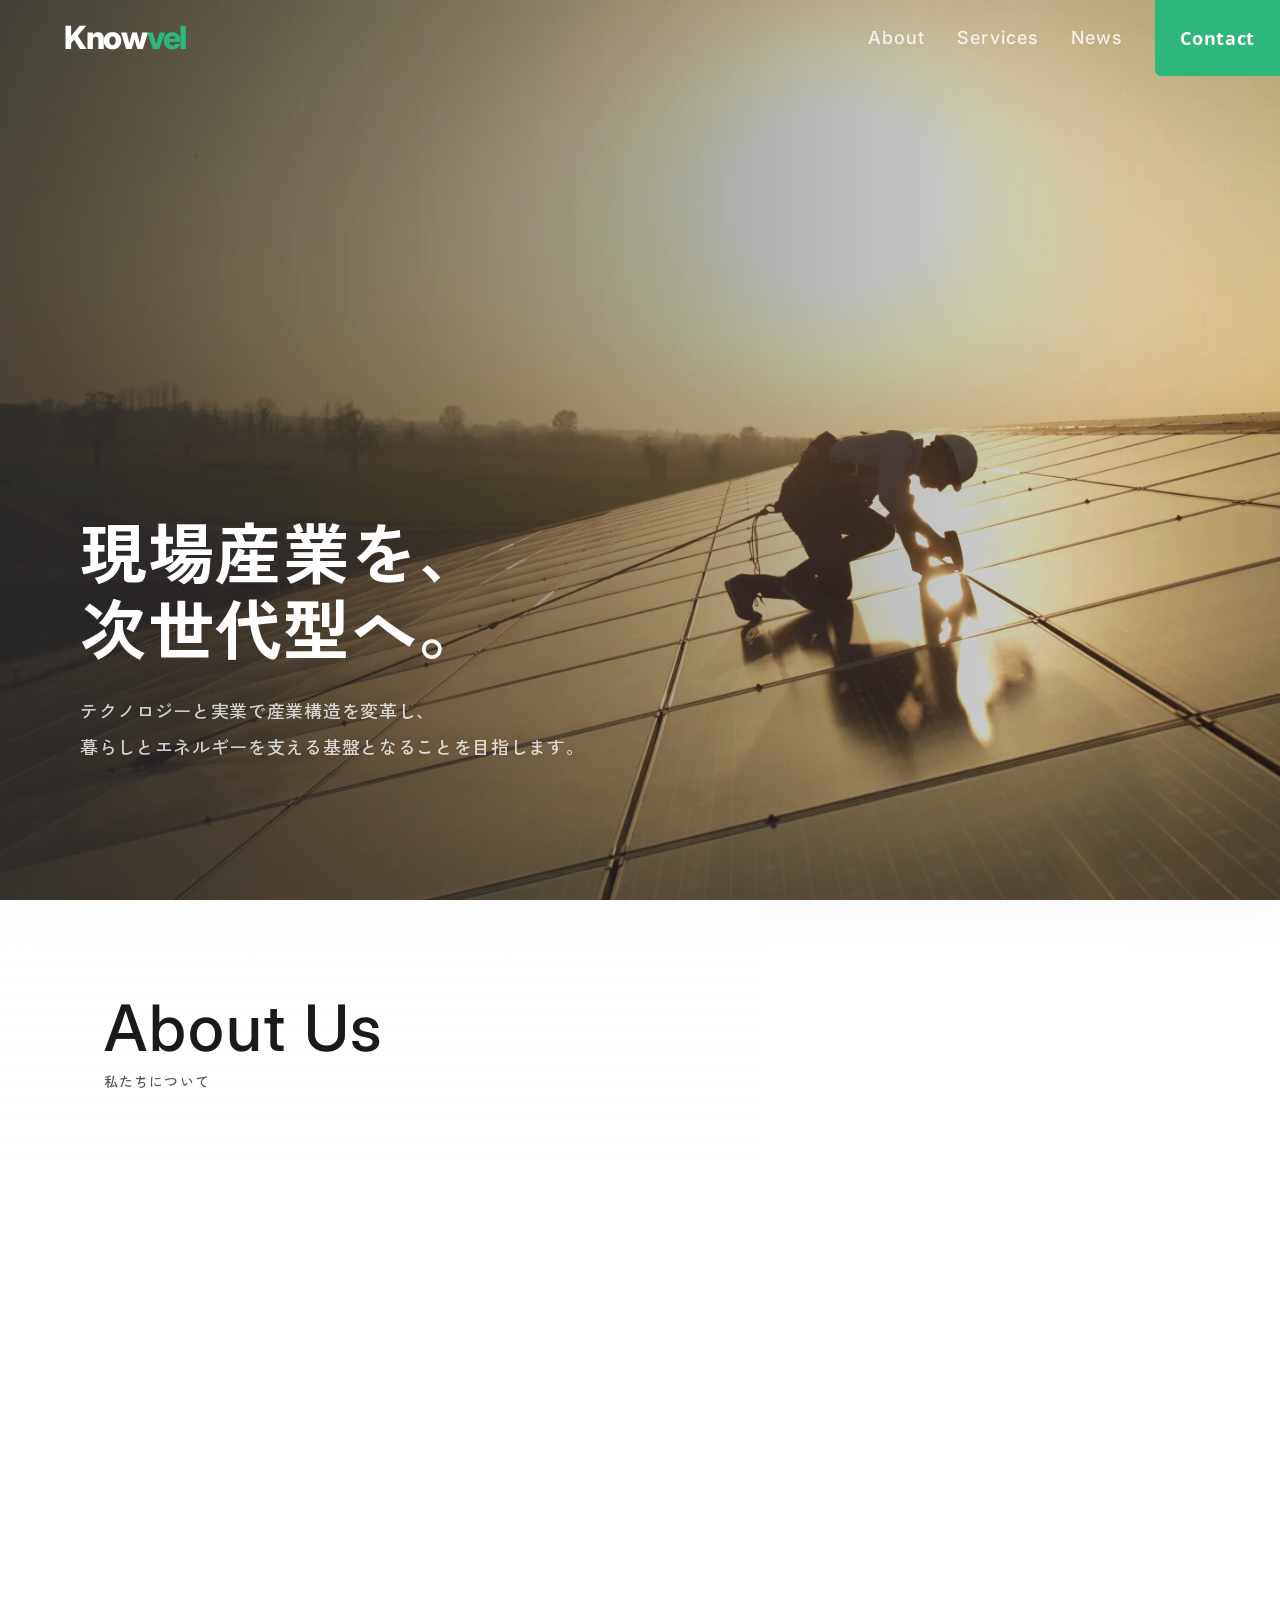
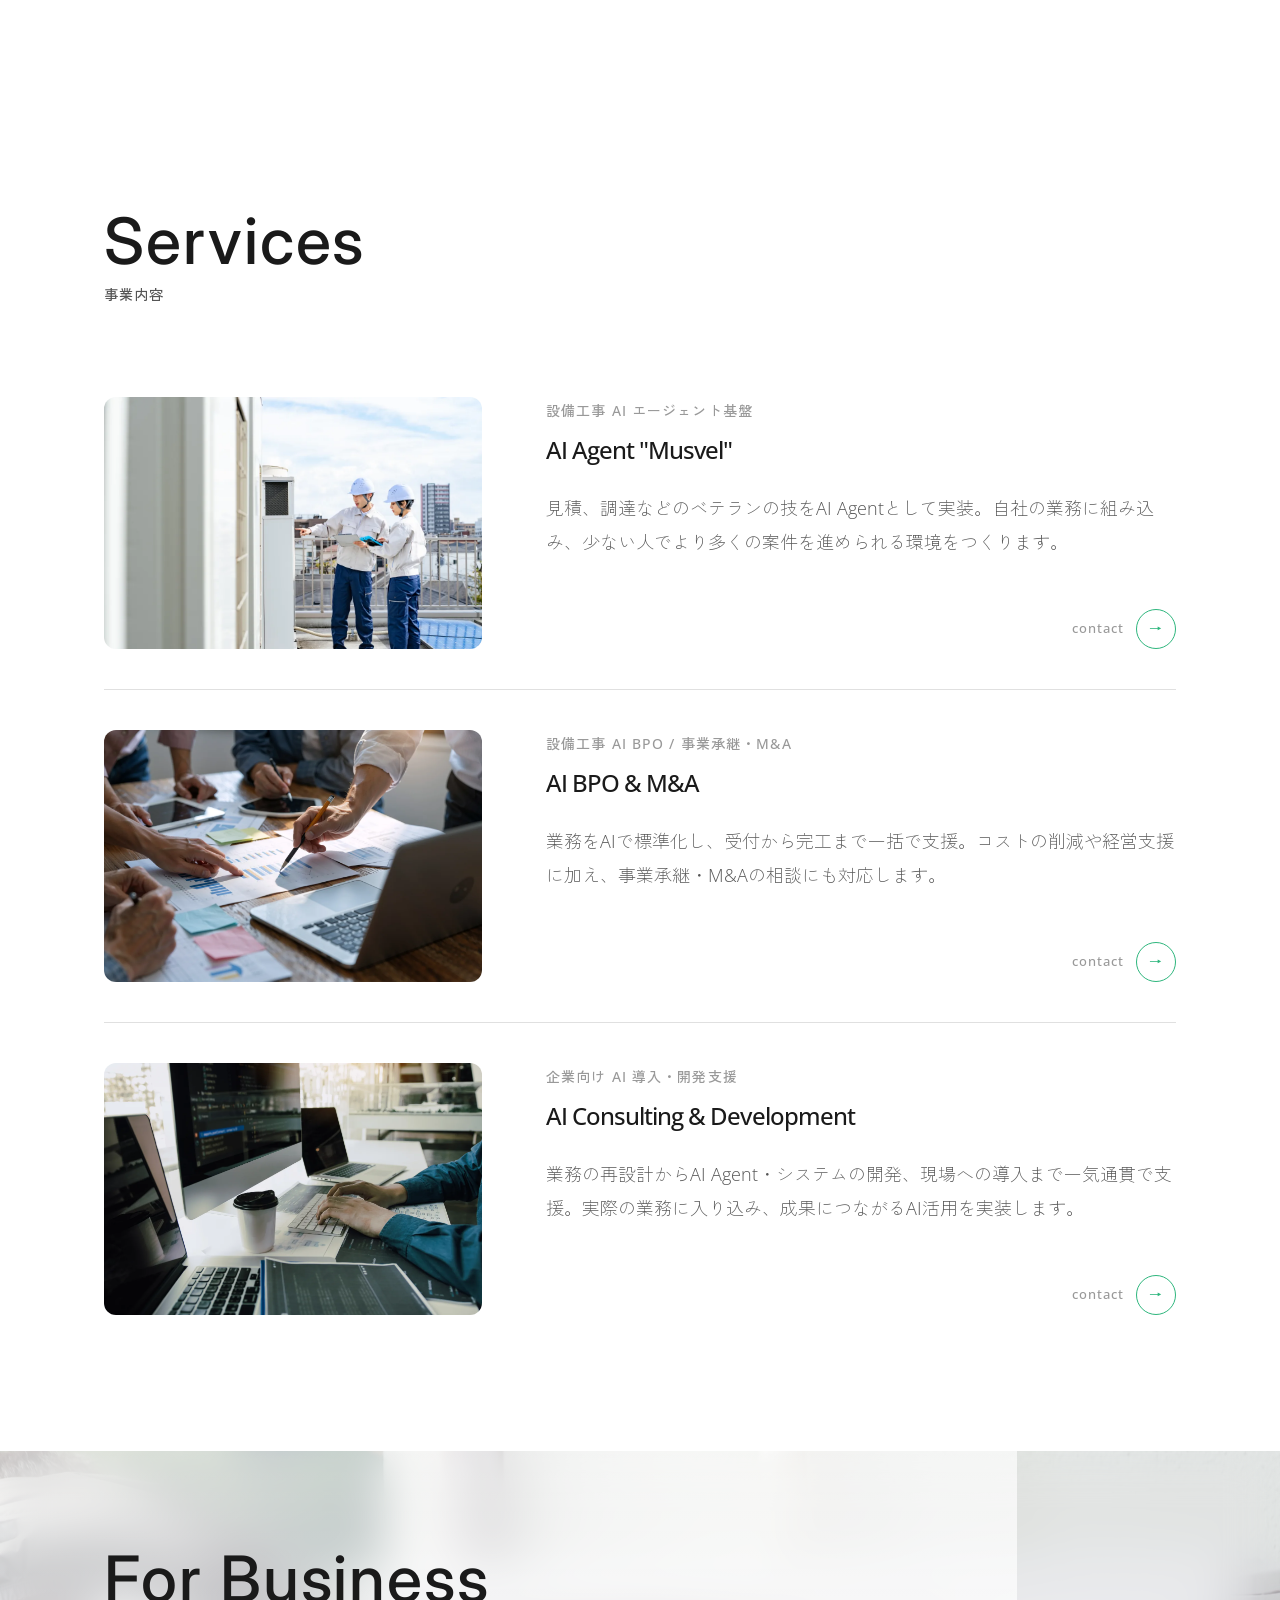
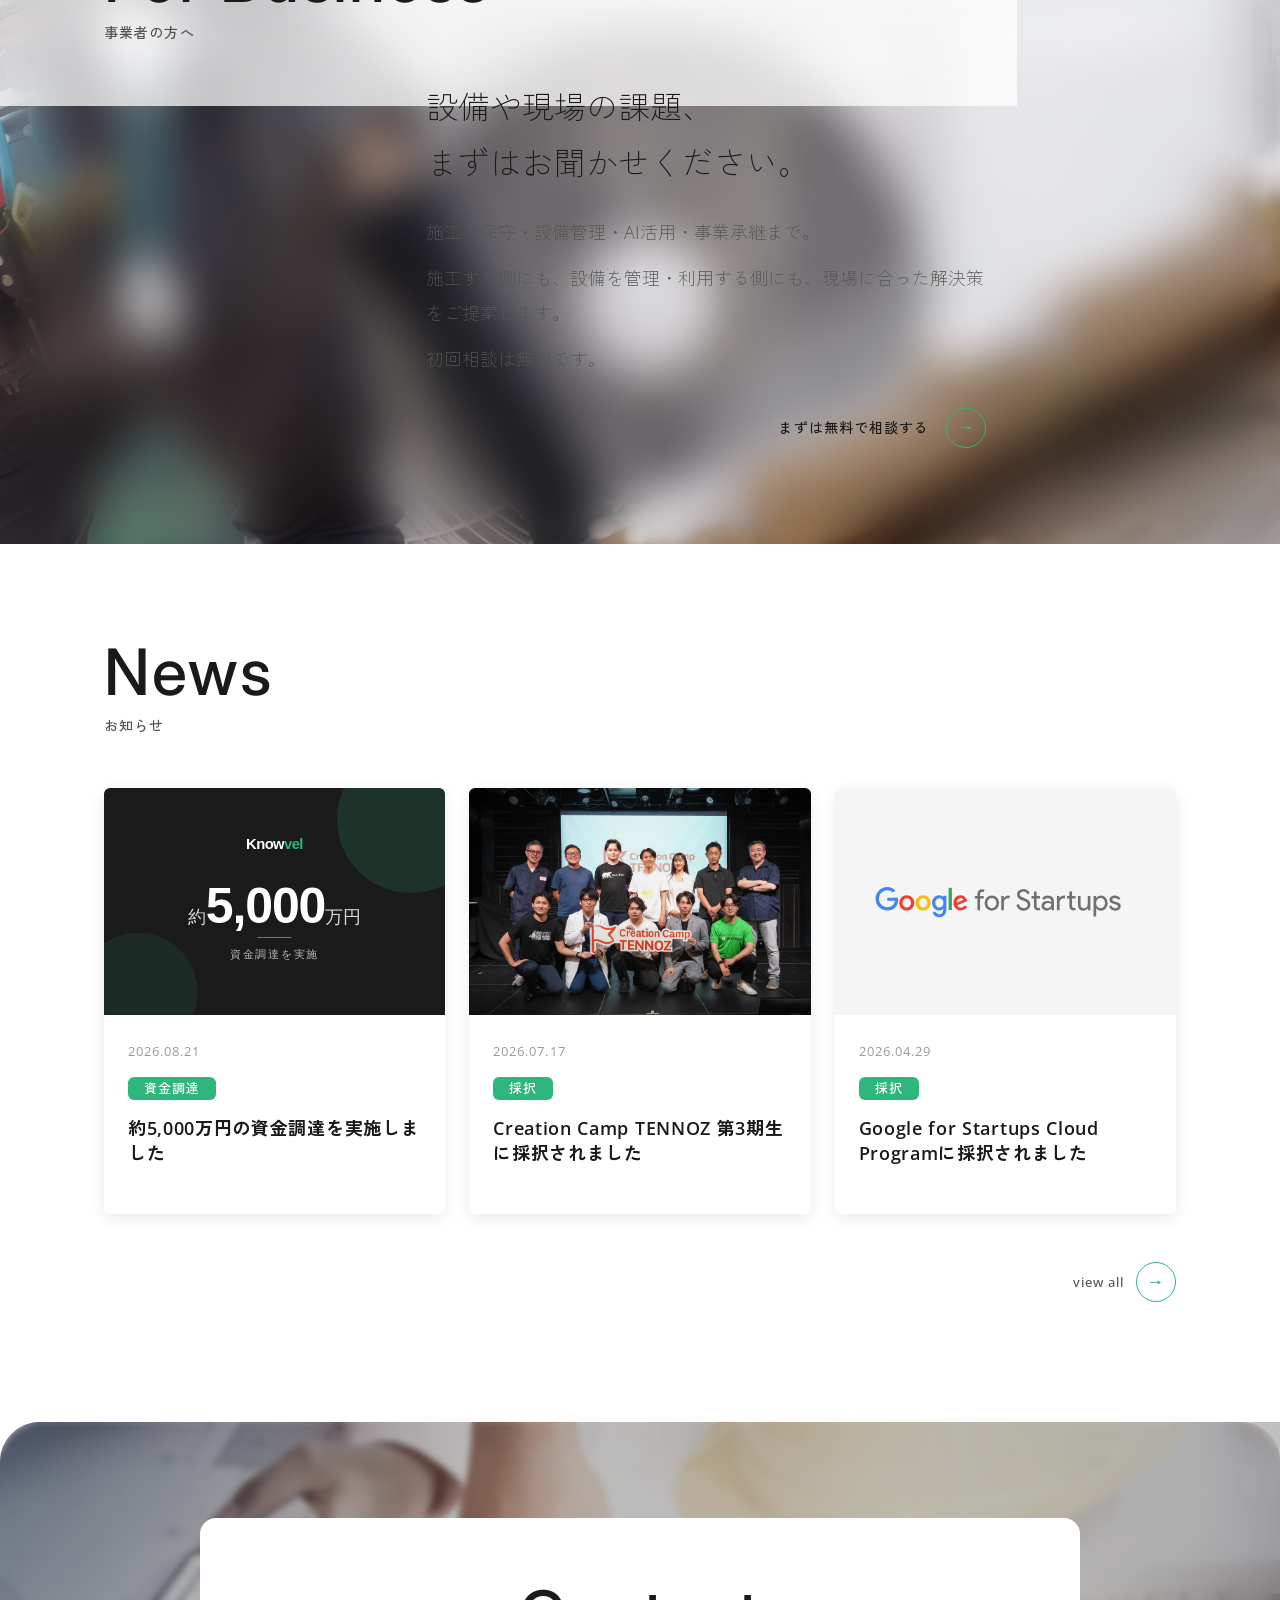
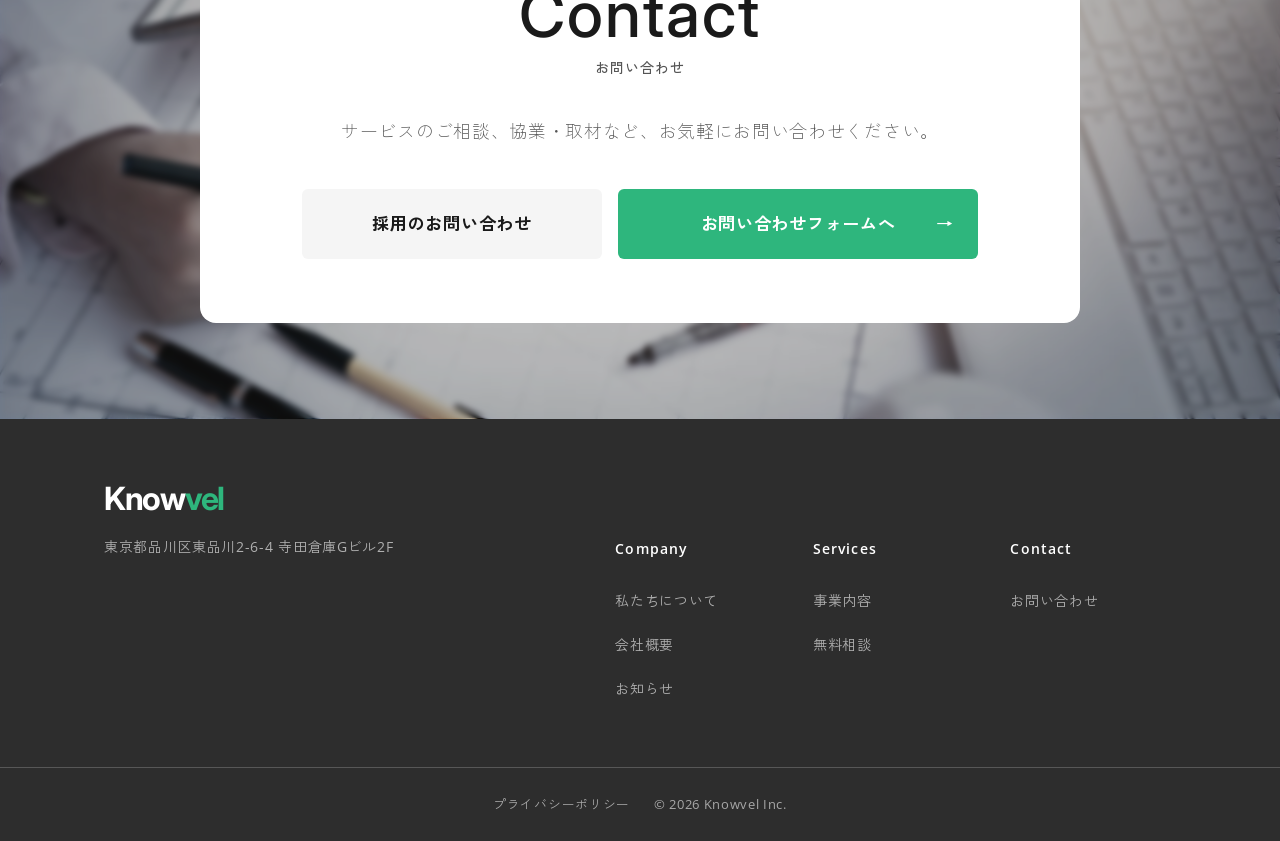
==== commit 93d423e3: "deploy: knowvel-co-jp/corporate-site-src@678b583c5aa13e4d8c09e695abc3c5b3c000df31" ====
--- a/index.html
+++ b/index.html
@@ -54,11 +54,11 @@
     <link rel="preconnect" href="https://fonts.googleapis.com" />
     <link rel="preconnect" href="https://fonts.gstatic.com" crossorigin />
     <link href="https://fonts.googleapis.com/css2?family=Inter:wght@300;400;500;600;700;800&family=Open+Sans:wght@300;400;500;600;700&family=Zen+Kaku+Gothic+New:wght@300;400;500;700;900&display=swap" rel="stylesheet" />
-    <script type="module" crossorigin src="/assets/main-HVI3uEz2.js"></script>
-    <link rel="modulepreload" crossorigin href="/assets/Footer-CBWHs_zf.js">
+    <script type="module" crossorigin src="/assets/main-b2JEIrc5.js"></script>
+    <link rel="modulepreload" crossorigin href="/assets/Footer-CtMYj-Ip.js">
     <link rel="modulepreload" crossorigin href="/assets/news-CoxEWXhi.js">
-    <link rel="stylesheet" crossorigin href="/assets/Footer-BEXbJGrn.css">
-    <link rel="stylesheet" crossorigin href="/assets/main-Dzu_j1As.css">
+    <link rel="stylesheet" crossorigin href="/assets/Footer-Dqj24d_d.css">
+    <link rel="stylesheet" crossorigin href="/assets/main-BrH-xOqz.css">
   </head>
   <body>
     <div class="splash" aria-hidden="true">
--- a/assets/Footer-Dqj24d_d.css
+++ b/assets/Footer-Dqj24d_d.css
@@ -0,0 +1 @@
+:root{--bg-primary: #ffffff;--bg-secondary: #f0f7f4;--bg-muted: #f5f5f5;--bg-dark: #2d2d2d;--bg-card: #ffffff;--bg-card-hover: #f8faf9;--accent: #2EB67D;--accent-light: rgba(46, 182, 125, .1);--accent-soft: rgba(46, 182, 125, .2);--accent-dark: #249963;--accent-cyan: #2EB67D;--text-primary: #1a1a1a;--text-secondary: #555555;--text-muted: #999999;--text-on-dark: #ffffff;--border-color: #e0e0e0;--border-accent: rgba(46, 182, 125, .3);--shadow-sm: 0 2px 8px rgba(0, 0, 0, .06);--shadow-md: 0 4px 16px rgba(0, 0, 0, .08);--shadow-lg: 0 8px 32px rgba(0, 0, 0, .1);--arrow-size: 40px;--radius-sm: 6px;--radius-md: 12px;--radius-lg: 16px;--font-sans: "Open Sans", "Zen Kaku Gothic New", sans-serif;--font-display: "Inter", sans-serif;--font-serif: "Noto Serif JP", serif;--color-primary: var(--bg-primary);--color-secondary: var(--bg-secondary);--color-dark: var(--bg-dark);--color-white: var(--text-on-dark);--color-accent: var(--accent);--color-accent-dark: var(--accent-dark);--color-border: var(--border-color);--color-text-muted: var(--text-muted);--space-1: 4px;--space-2: 8px;--space-3: 12px;--space-4: 16px;--space-5: 20px;--space-6: 24px;--space-7: 28px;--space-8: 32px;--space-10: 40px;--space-12: 48px;--space-16: 64px;--space-20: 80px;--space-24: 96px;--space-30: 120px;--font-size-xs: .8rem;--font-size-sm: .875rem;--font-size-lg: 1.125rem;--font-weight-medium: 500;--font-weight-semibold: 600;--line-height-tight: 1.15;--line-height-snug: 1.4;--line-height-relaxed: 1.7;--line-height-loose: 2;--letter-spacing-tight: -.04em;--letter-spacing-wide: .08em;--letter-spacing-wider: .14em;--transition-base: .25s ease;--transition-slow: .6s ease}.splash{position:fixed;inset:0;z-index:9999;display:flex;align-items:center;justify-content:center;background:var(--bg-primary);animation:splashOut .5s cubic-bezier(.65,0,.35,1) .95s forwards}.splash__logo{position:relative;color:var(--text-primary);font-family:var(--font-display);font-size:clamp(2.5rem,6vw,4rem);font-weight:800;line-height:1;opacity:0;animation:splashLogoIn .8s cubic-bezier(.22,1,.36,1) forwards}.splash__logo span{color:var(--accent)}@keyframes splashLogoIn{0%{opacity:0;letter-spacing:.35em;transform:translateY(10px)}to{opacity:1;letter-spacing:var(--letter-spacing-tight);transform:translateY(0)}}@keyframes splashOut{to{opacity:0;visibility:hidden}}@media(prefers-reduced-motion:reduce){.splash{animation:splashOut .01s linear .01s forwards}.splash__logo{opacity:1;letter-spacing:var(--letter-spacing-tight);animation:none}}*,*:before,*:after{box-sizing:border-box;margin:0;padding:0}html{scroll-behavior:smooth;font-size:16px}body{font-family:var(--font-sans);background-color:var(--bg-primary);color:var(--text-primary);font-size:1.0625rem;line-height:2;letter-spacing:.04em;-webkit-font-smoothing:antialiased;-moz-osx-font-smoothing:grayscale;overflow-x:hidden}a{color:inherit;text-decoration:none}img{max-width:100%}.section{padding:120px 0;position:relative}.container{max-width:1100px;margin:0 auto;padding:0 24px}.section-label{display:inline-block;font-size:.8rem;font-weight:600;color:var(--text-muted);letter-spacing:.15em;text-transform:uppercase;margin-bottom:20px;font-family:var(--font-display)}.section-title{font-family:var(--font-display);font-size:clamp(2.5rem,5vw,3.75rem);font-weight:600;line-height:1.4;letter-spacing:.02em;color:var(--text-primary);margin-bottom:24px}.section-subtitle{font-size:1.125rem;color:var(--text-secondary);margin-bottom:56px;line-height:2}.btn-primary{display:inline-flex;align-items:center;gap:8px;background:var(--accent);color:#fff;font-weight:700;font-size:1.0625rem;padding:18px 40px;border-radius:var(--radius-sm);border:none;cursor:pointer;transition:all .25s ease;font-family:var(--font-sans);letter-spacing:.04em}.btn-primary:hover{background:var(--accent-dark);transform:translateY(-2px);box-shadow:0 8px 24px #2eb67d4d}.btn-outline{display:inline-flex;align-items:center;gap:8px;background:transparent;color:var(--accent);font-weight:600;font-size:1.0625rem;padding:17px 40px;border-radius:var(--radius-sm);border:1.5px solid var(--accent);cursor:pointer;transition:all .25s ease;font-family:var(--font-sans);letter-spacing:.04em}.btn-outline:hover{background:var(--accent-light);transform:translateY(-2px)}.card{background:var(--bg-card);border:1px solid var(--border-color);border-radius:var(--radius-md);padding:36px;transition:all .3s ease;box-shadow:var(--shadow-sm)}.card:hover{border-color:var(--border-accent);transform:translateY(-2px);box-shadow:var(--shadow-md)}.grid-2{display:grid;grid-template-columns:repeat(2,1fr);gap:28px}.grid-3{display:grid;grid-template-columns:repeat(3,1fr);gap:28px}.text-accent{color:var(--accent)}.text-secondary{color:var(--text-secondary)}@keyframes fadeInUp{0%{opacity:0;transform:translateY(30px)}to{opacity:1;transform:translateY(0)}}@keyframes fadeIn{0%{opacity:0}to{opacity:1}}.fade-in-up{animation:fadeInUp .6s ease forwards}.divider{border:none;border-top:1px solid var(--border-color);margin:0}@media(max-width:1024px){.grid-3{grid-template-columns:repeat(2,1fr)}}@media(max-width:768px){.section{padding:80px 0}.grid-2,.grid-3{grid-template-columns:1fr}}@media(max-width:640px){:root{--font-size-lg: 1rem;--arrow-size: 36px}body{font-size:1rem;letter-spacing:.02em}}.navbar{position:fixed;inset:0 0 auto;z-index:100;padding:0;background:transparent;transition:all .3s ease}.navbar--scrolled,.navbar--solid{background:color-mix(in srgb,var(--bg-primary) 94%,transparent);-webkit-backdrop-filter:blur(12px);backdrop-filter:blur(12px)}.navbar__inner{display:flex;min-height:76px;align-items:center;justify-content:space-between;transition:min-height .3s ease}.navbar--scrolled .navbar__inner,.navbar--solid .navbar__inner{min-height:76px}.navbar__logo{color:var(--text-on-dark);font-family:var(--font-display);font-size:2rem;font-weight:800;letter-spacing:-.04em}.navbar__logo span{color:var(--accent)}.navbar--scrolled .navbar__logo,.navbar--solid .navbar__logo{color:var(--text-primary)}.navbar__nav{display:flex;align-self:stretch;align-items:center;gap:32px}.navbar__link{color:color-mix(in srgb,var(--text-on-dark) 82%,transparent);font-family:var(--font-display);font-size:1.125rem;font-weight:500;letter-spacing:.06em;text-decoration:underline;text-decoration-color:transparent;text-underline-offset:.5em;transition:var(--transition-base)}.navbar__link:hover{color:var(--accent);text-decoration-color:currentcolor}.navbar--scrolled .navbar__link,.navbar--solid .navbar__link{color:var(--text-secondary)}.navbar--scrolled .navbar__link:hover,.navbar--solid .navbar__link:hover{color:var(--accent);text-decoration-color:currentcolor}.navbar__cta{display:inline-flex;align-self:stretch;align-items:center;padding:0 var(--space-6);border:1px solid var(--accent);border-radius:0 0 0 var(--radius-sm);background:var(--accent);color:var(--text-on-dark);font-size:1.125rem;font-weight:700;white-space:nowrap;transition:all .25s ease}.navbar__cta:hover{border-color:var(--accent-dark);background:var(--accent-dark)}.navbar__hamburger{display:none;flex-direction:column;gap:5px;min-width:44px;min-height:44px;align-items:center;justify-content:center;padding:0;border:0;background:transparent;cursor:pointer}.navbar__hamburger span{display:block;width:24px;height:2px;background:var(--text-on-dark);transition:all .3s ease}.navbar--scrolled .navbar__hamburger span,.navbar--solid .navbar__hamburger span{background:var(--text-primary)}.navbar__hamburger--open span:nth-child(1){transform:translateY(7px) rotate(45deg)}.navbar__hamburger--open span:nth-child(2){opacity:0}.navbar__hamburger--open span:nth-child(3){transform:translateY(-7px) rotate(-45deg)}@media(max-width:900px){.navbar__inner{min-height:76px}.navbar__hamburger{display:flex}.navbar__nav{display:none;position:fixed;inset:76px 0 auto;flex-direction:column;align-items:stretch;gap:0;padding:20px;background:var(--bg-primary);border-bottom:1px solid var(--border-color);box-shadow:var(--shadow-md)}.navbar__nav--open{display:flex}.navbar__link{padding:16px 0;border-bottom:1px solid var(--border-color);color:var(--text-primary);font-size:1rem}.navbar__cta{justify-content:center;min-height:44px;margin-top:20px;padding:0 var(--space-5);border-radius:var(--radius-sm)}}.footer{color:var(--color-white);background:var(--color-dark)}.footer .footer__inner{padding-top:var(--space-16);padding-bottom:var(--space-16)}.footer__logo{margin-bottom:var(--space-5);font-family:var(--font-display);font-size:2rem;font-weight:700;line-height:1;letter-spacing:var(--letter-spacing-tight)}.footer__body{display:grid;grid-template-columns:minmax(0,1fr) minmax(0,1.3fr);gap:var(--space-20)}.footer__logo span{color:var(--color-accent)}.footer__address{max-width:360px;color:color-mix(in srgb,var(--color-white) 62%,transparent);font-size:var(--font-size-sm);font-style:normal;line-height:var(--line-height-relaxed)}.footer__nav{display:grid;grid-template-columns:repeat(3,minmax(0,1fr));gap:var(--space-8)}.footer__nav>div{display:flex;align-items:flex-start;flex-direction:column;gap:var(--space-4)}.footer__nav-heading{margin-bottom:var(--space-2);color:var(--color-white);font-size:var(--font-size-sm);font-weight:var(--font-weight-semibold);letter-spacing:var(--letter-spacing-wide)}.footer__nav a{color:color-mix(in srgb,var(--color-white) 62%,transparent);font-size:var(--font-size-sm);transition:color var(--transition-base)}.footer__nav a:hover{color:var(--color-white)}.footer__bottom{border-top:1px solid color-mix(in srgb,var(--color-white) 20%,transparent)}.footer__bottom-inner{display:flex;align-items:center;justify-content:center;gap:var(--space-6);padding-top:var(--space-6);padding-bottom:var(--space-6);color:color-mix(in srgb,var(--color-white) 58%,transparent);font-size:var(--font-size-xs)}.footer__privacy{transition:color var(--transition-base)}.footer__privacy:hover{color:var(--color-white)}@media(max-width:900px){.footer__body{grid-template-columns:1fr;gap:var(--space-12)}}@media(max-width:640px){.footer .footer__inner{padding-top:var(--space-12);padding-bottom:var(--space-12)}.footer__nav{display:none}.footer__bottom-inner{gap:var(--space-4)}}
--- a/assets/main-BrH-xOqz.css
+++ b/assets/main-BrH-xOqz.css
@@ -0,0 +1 @@
+.hero{position:relative;display:flex;min-height:100svh;align-items:flex-end;overflow:hidden;padding:0 0 15svh;color:var(--text-on-dark);background:transparent}.hero__overlay{position:absolute;inset:0;background:linear-gradient(90deg,color-mix(in srgb,var(--bg-dark) 78%,transparent),color-mix(in srgb,var(--bg-dark) 46%,transparent) 46%,color-mix(in srgb,var(--bg-dark) 10%,transparent))}.hero__inner{position:relative;z-index:1;width:100%}.hero__content{max-width:560px}.hero__title{margin:0;color:var(--text-on-dark);font-family:var(--font-sans);font-size:clamp(3rem,5.2vw,4.5rem);font-weight:var(--font-weight-semibold);line-height:var(--line-height-tight)}.hero__description{max-width:520px;margin:var(--space-6) 0 0;color:color-mix(in srgb,var(--text-on-dark) 78%,transparent);font-size:var(--font-size-lg);font-weight:var(--font-weight-medium);line-height:var(--line-height-loose)}.hero__fade{opacity:0;transform:translateY(20px);animation:heroFadeIn .6s ease forwards}@keyframes heroFadeIn{to{opacity:1;transform:translateY(0)}}@media(max-width:768px){.hero{min-height:100svh;padding-bottom:12svh}.hero__title{font-size:clamp(2.5rem,10.5vw,3rem)}.hero__description{margin-top:var(--space-4)}}@media(max-width:640px){.hero__description{line-height:var(--line-height-relaxed)}.hero__description br{display:none}}@media(prefers-reduced-motion:reduce){.hero__fade{opacity:1;transform:none;animation:none}}.about{position:relative;overflow:hidden;padding:var(--space-24) 0;background:linear-gradient(180deg,color-mix(in srgb,var(--bg-primary) 46%,transparent),color-mix(in srgb,var(--bg-primary) 64%,transparent));backdrop-filter:blur(var(--space-5)) saturate(.7);-webkit-backdrop-filter:blur(var(--space-5)) saturate(.7)}.about__title{margin:0;color:var(--text-primary);font-family:var(--font-display);font-size:clamp(2.5rem,5vw,4rem);font-weight:500;line-height:1;letter-spacing:.03em}.about__subtitle{margin:var(--space-2) 0 0;color:var(--text-secondary);font-size:var(--font-size-sm);font-weight:var(--font-weight-medium);letter-spacing:var(--letter-spacing-wide)}.about__content{max-width:560px;margin-left:30%;padding-top:var(--space-12)}.about__statement{margin:0;color:var(--text-primary);font-size:clamp(1.75rem,2.6vw,2rem);font-weight:300;line-height:1.75;letter-spacing:0}.about__copy{margin-top:var(--space-7)}.about__copy>p{margin:0;color:var(--text-secondary);font-size:var(--font-size-lg);font-weight:300;line-height:1.9;letter-spacing:0}.about__copy>p+p{margin-top:var(--space-6)}.about__cta{display:flex;justify-content:flex-end;margin-top:var(--space-10)}.about__link{display:inline-flex;align-items:center;gap:var(--space-4);color:var(--text-primary);font-size:var(--font-size-sm);font-weight:var(--font-weight-medium);letter-spacing:var(--letter-spacing-wide);transition:var(--transition-base)}.about__link:hover{color:var(--accent)}.about__link-label{text-decoration:underline;text-decoration-color:transparent;text-underline-offset:.5em;transition:var(--transition-base)}.about__link:hover .about__link-label{text-decoration-color:currentcolor}.about__link-icon{display:inline-flex;width:var(--arrow-size);height:var(--arrow-size);align-items:center;justify-content:center;border:1px solid var(--accent);border-radius:50%;color:var(--accent);transition:var(--transition-base)}.about__link:hover .about__link-icon{border-color:transparent;transform:translate(var(--space-2))}@media(max-width:900px){.about__content{max-width:none;margin-left:0;padding-top:var(--space-12)}}@media(max-width:640px){.about{padding:var(--space-20) 0}.about__statement{font-size:1.5rem}}.services{padding:var(--space-24) 0;background:var(--bg-primary)}.services__header{padding-bottom:var(--space-12)}.services__heading{margin:0;color:var(--text-primary);font-family:var(--font-display);font-size:clamp(2.5rem,5vw,4rem);font-weight:500;line-height:1;letter-spacing:.03em}.services__subtitle{margin:var(--space-2) 0 0;color:var(--text-secondary);font-size:var(--font-size-sm);font-weight:var(--font-weight-medium);letter-spacing:var(--letter-spacing-wide)}.services__list{display:flex;flex-direction:column}.services__item{display:grid;grid-template-columns:minmax(0,.75fr) minmax(0,1.25fr);gap:var(--space-16);align-items:stretch;padding:var(--space-10) 0}.services__item+.services__item{border-top:1px solid var(--border-color)}.services__visual{position:relative;align-self:start;aspect-ratio:3 / 2;overflow:hidden;border-radius:var(--radius-md)}.services__copy{display:flex;flex-direction:column}.services__image{width:100%;height:100%;object-fit:cover;transition:transform var(--transition-slow)}.services__image--musvel{object-position:right center}.services__item:hover .services__image{transform:scale(1.03)}.services__label{margin:0 0 var(--space-2);color:var(--text-muted);font-size:var(--font-size-sm);font-weight:var(--font-weight-medium);letter-spacing:var(--letter-spacing-wide)}.services__title{margin:0 0 var(--space-6);font-size:clamp(1.5rem,1.9vw,2rem);font-weight:var(--font-weight-medium);line-height:var(--line-height-snug);letter-spacing:var(--letter-spacing-tight)}.services__foot{display:flex;justify-content:flex-end;margin-top:auto;padding-top:var(--space-6)}.services__more{display:inline-flex;flex-shrink:0;align-items:center;gap:var(--space-3);color:var(--text-muted);font-size:var(--font-size-xs);font-weight:var(--font-weight-medium);letter-spacing:var(--letter-spacing-wide);transition:var(--transition-base)}.services__more:hover{color:var(--accent)}.services__more-label{text-decoration:underline;text-decoration-color:transparent;text-underline-offset:.5em;transition:var(--transition-base)}.services__more:hover .services__more-label{text-decoration-color:currentcolor}.services__more-icon{display:inline-flex;width:var(--arrow-size);height:var(--arrow-size);align-items:center;justify-content:center;border:1px solid var(--accent);border-radius:50%;color:var(--accent);transition:var(--transition-base)}.services__more:hover .services__more-icon{border-color:transparent;transform:translate(var(--space-2))}.services__desc{color:var(--text-secondary);font-size:var(--font-size-lg);font-weight:300;line-height:1.9;letter-spacing:0}@media(max-width:900px){.services__item{grid-template-columns:1fr;gap:var(--space-10);padding:var(--space-12) 0}.services__item:last-child{padding-bottom:0}}@media(max-width:640px){.services{padding:var(--space-20) 0}.services__title{font-size:1.375rem}}.poc{position:relative;overflow:hidden;padding:var(--space-24) 0;background:var(--bg-primary) url(/poc-setsubi.jpg) center / cover no-repeat}.poc:before{position:absolute;inset:0;background:linear-gradient(180deg,color-mix(in srgb,var(--bg-primary) 68%,transparent),color-mix(in srgb,var(--bg-primary) 82%,transparent));backdrop-filter:blur(var(--space-6)) saturate(.7);-webkit-backdrop-filter:blur(var(--space-6)) saturate(.7);content:""}.poc>.container{position:relative;z-index:1}.poc__header{padding-bottom:var(--space-8)}.poc__heading{margin:0;color:var(--text-primary);font-family:var(--font-display);font-size:clamp(2.5rem,5vw,4rem);font-weight:500;line-height:1;letter-spacing:.03em}.poc__subtitle{margin:var(--space-2) 0 0;color:var(--text-secondary);font-size:var(--font-size-sm);font-weight:var(--font-weight-medium);letter-spacing:var(--letter-spacing-wide)}.poc__content{max-width:560px;margin-left:30%}.poc__statement{margin:0;color:var(--text-primary);font-size:clamp(1.75rem,2.6vw,2rem);font-weight:300;line-height:1.75;letter-spacing:0}.poc__desc{margin:var(--space-6) 0 0;color:var(--text-secondary);font-size:var(--font-size-lg);font-weight:300;line-height:1.9;letter-spacing:0}.poc__desc+.poc__desc{margin-top:var(--space-3)}.poc__cta{display:flex;justify-content:flex-end;margin-top:var(--space-8)}.poc__link{display:inline-flex;align-items:center;gap:var(--space-4);color:var(--text-primary);font-size:var(--font-size-sm);font-weight:var(--font-weight-medium);letter-spacing:var(--letter-spacing-wide);transition:var(--transition-base)}.poc__link:hover{color:var(--accent)}.poc__link-label{text-decoration:underline;text-decoration-color:transparent;text-underline-offset:.5em;transition:var(--transition-base)}.poc__link:hover .poc__link-label{text-decoration-color:currentcolor}.poc__link-icon{display:inline-flex;width:var(--arrow-size);height:var(--arrow-size);align-items:center;justify-content:center;border:1px solid var(--accent);border-radius:50%;color:var(--accent);transition:var(--transition-base)}.poc__link:hover .poc__link-icon{border-color:transparent;transform:translate(var(--space-2))}@media(max-width:900px){.poc__content{max-width:none;margin-left:0}}@media(max-width:640px){.poc{padding:var(--space-20) 0}.poc__statement{font-size:1.5rem}}.news{padding:var(--space-24) 0 var(--space-30);background:var(--bg-primary)}.news__header{padding-bottom:var(--space-12)}.news__foot{display:flex;justify-content:flex-end;margin-top:var(--space-12)}.news__heading{margin:0;color:var(--text-primary);font-family:var(--font-display);font-size:clamp(2.5rem,5vw,4rem);font-weight:500;line-height:1;letter-spacing:.03em}.news__subtitle{margin:var(--space-2) 0 0;color:var(--text-secondary);font-size:var(--font-size-sm);font-weight:var(--font-weight-medium);letter-spacing:var(--letter-spacing-wide)}.news__more{display:inline-flex;flex-shrink:0;align-items:center;gap:var(--space-3);color:var(--text-secondary);font-size:var(--font-size-xs);font-weight:var(--font-weight-medium);letter-spacing:var(--letter-spacing-wide);white-space:nowrap;transition:var(--transition-base)}.news__more:hover{color:var(--accent)}.news__more-label{text-decoration:underline;text-decoration-color:transparent;text-underline-offset:.5em;transition:var(--transition-base)}.news__more:hover .news__more-label{text-decoration-color:currentcolor}.news__more-icon{display:inline-flex;width:var(--arrow-size);height:var(--arrow-size);align-items:center;justify-content:center;border:1px solid var(--accent);border-radius:50%;color:var(--accent);transition:var(--transition-base)}.news__more:hover .news__more-icon{border-color:transparent;transform:translate(var(--space-2))}.news__list{display:grid;grid-template-columns:repeat(3,minmax(0,1fr));gap:var(--space-6)}.news__item{display:flex;flex-direction:column;overflow:hidden;border-radius:var(--radius-sm);background:var(--color-primary);box-shadow:var(--shadow-md);transition:transform var(--transition-base),box-shadow var(--transition-base)}.news__item:hover{box-shadow:var(--shadow-lg);transform:translateY(-4px)}.news__visual{aspect-ratio:3 / 2;overflow:hidden;background:var(--color-primary)}.news__visual--placeholder{background:var(--bg-muted)}.news__visual img{width:100%;height:100%;object-fit:cover;transition:transform var(--transition-slow)}.news__item:hover .news__visual img{transform:scale(1.03)}.news__visual--logo{background:var(--bg-muted)}.news__visual--logo img{padding:var(--space-10);object-fit:contain}.news__body{padding:var(--space-6) var(--space-6) var(--space-12)}.news__date{display:block;color:var(--text-muted);font-size:var(--font-size-xs);letter-spacing:var(--letter-spacing-wide)}.news__title{margin:var(--space-3) 0 0;font-size:var(--font-size-lg);font-weight:var(--font-weight-semibold);line-height:var(--line-height-snug)}.news__badge{display:inline-flex;align-items:center;margin-top:var(--space-3);padding:var(--space-1) var(--space-4);border-radius:var(--radius-sm);background:var(--accent);color:var(--text-on-dark);font-size:var(--font-size-xs);font-weight:var(--font-weight-medium);line-height:var(--line-height-tight);letter-spacing:var(--letter-spacing-wide)}@media(max-width:900px){.news__list{grid-template-columns:repeat(2,minmax(0,1fr))}}@media(max-width:640px){.news{padding:var(--space-20) 0}.news__list{grid-template-columns:1fr}.news__visual{aspect-ratio:16 / 9}.news__body{padding:var(--space-5) var(--space-5) var(--space-6)}.news__visual--logo img{padding:var(--space-6)}}.consultation-cta{position:relative;padding:var(--space-24) 0;background:var(--bg-primary)}.consultation-cta:before,.consultation-cta:after{position:absolute;inset:0;border-radius:40px 40px 0 0;content:""}.consultation-cta:before{background:var(--color-dark) url(/why-knowvel-adobestock-249357880.webp) center / cover no-repeat}.consultation-cta:after{background:color-mix(in srgb,var(--color-dark) 30%,transparent);backdrop-filter:blur(3px) saturate(.68);-webkit-backdrop-filter:blur(3px) saturate(.68)}.consultation-cta>.container{position:relative;z-index:1}.consultation-cta__inner{max-width:880px;margin:0 auto;padding:var(--space-16);border-radius:var(--radius-lg);background:var(--color-primary);text-align:center}.consultation-cta__heading{margin:0;color:var(--text-primary);font-family:var(--font-display);font-size:clamp(2.5rem,5vw,4rem);font-weight:500;line-height:1;letter-spacing:.03em}.consultation-cta__subtitle{margin:var(--space-2) 0 0;color:var(--text-secondary);font-size:var(--font-size-sm);font-weight:var(--font-weight-medium);letter-spacing:var(--letter-spacing-wide)}.consultation-cta__desc{margin:var(--space-8) 0 0;color:var(--text-secondary);font-size:var(--font-size-lg);font-weight:300;line-height:1.9}.consultation-cta__actions{display:flex;align-items:stretch;justify-content:center;gap:var(--space-4);margin-top:var(--space-10)}.consultation-cta__sub{display:flex;align-items:center;justify-content:center;width:min(100%,300px);padding:var(--space-4) var(--space-6);border-radius:var(--radius-sm);background:var(--bg-muted);color:var(--text-primary);font-size:1.0625rem;font-weight:var(--font-weight-semibold);line-height:var(--line-height-tight);white-space:nowrap;transition:var(--transition-base)}.consultation-cta__sub:hover{background:var(--bg-secondary)}.consultation-cta__button{position:relative;justify-content:center;width:min(100%,360px)}.consultation-cta__button>span{position:absolute;right:var(--space-6)}@media(max-width:768px){.consultation-cta:before,.consultation-cta:after{border-radius:var(--radius-lg) var(--radius-lg) 0 0}.consultation-cta__inner{padding:var(--space-8) var(--space-6) var(--space-10)}.consultation-cta__desc{font-size:1rem}.consultation-cta__actions{flex-direction:column}.consultation-cta__sub{width:100%;padding-block:var(--space-5)}.consultation-cta__button{width:100%;padding-inline:var(--space-5);font-size:1rem}}@media(max-width:640px){.consultation-cta{padding:var(--space-20) 0}}#root{max-width:100%;margin:0;padding:0;text-align:left}.corporate-page{position:relative;background:var(--bg-primary)}.corporate-page__backdrop,.corporate-page__backdrop-image,.corporate-page__backdrop-video{position:absolute;inset:0;filter:brightness(1.12)}.corporate-page__backdrop{position:fixed;z-index:0;overflow:hidden;background:var(--bg-dark);pointer-events:none}.corporate-page__backdrop-image{background:url(/hero-adobestock-424643746-poster.webp) center / cover no-repeat;transform:scale(1.02)}.corporate-page__backdrop-video{width:100%;height:100%;object-fit:cover;object-position:center}.corporate-page>main,.corporate-page>footer{position:relative;z-index:1}.corporate-page main>section[id]{scroll-margin-top:76px}.corporate-page .container{max-width:1120px}.corporate-page .hero__inner,.corporate-page .navbar__inner{max-width:none}.corporate-page .hero__inner{padding-inline:var(--space-20)}.corporate-page .navbar__inner{padding-inline:var(--space-16) 0}.corporate-page .section-label{margin-bottom:var(--space-3);color:var(--text-secondary);font-size:.78rem;letter-spacing:.12em}.corporate-page .section-title{margin:0;color:var(--text-primary);font-family:var(--font-display);font-size:clamp(2.5rem,4vw,3.75rem);font-weight:500;line-height:1;letter-spacing:-.04em}@media(max-width:768px){.corporate-page__backdrop-image{background-position:left center}.corporate-page__backdrop-video{object-position:58% center}.corporate-page .container{padding-inline:var(--space-5)}.corporate-page .section-title{font-size:clamp(2.5rem,11vw,3.25rem)}}@media(prefers-reduced-motion:reduce){.corporate-page__backdrop-video{display:none}}@media(max-width:900px){.corporate-page .navbar__inner{padding-inline:var(--space-5)}}
